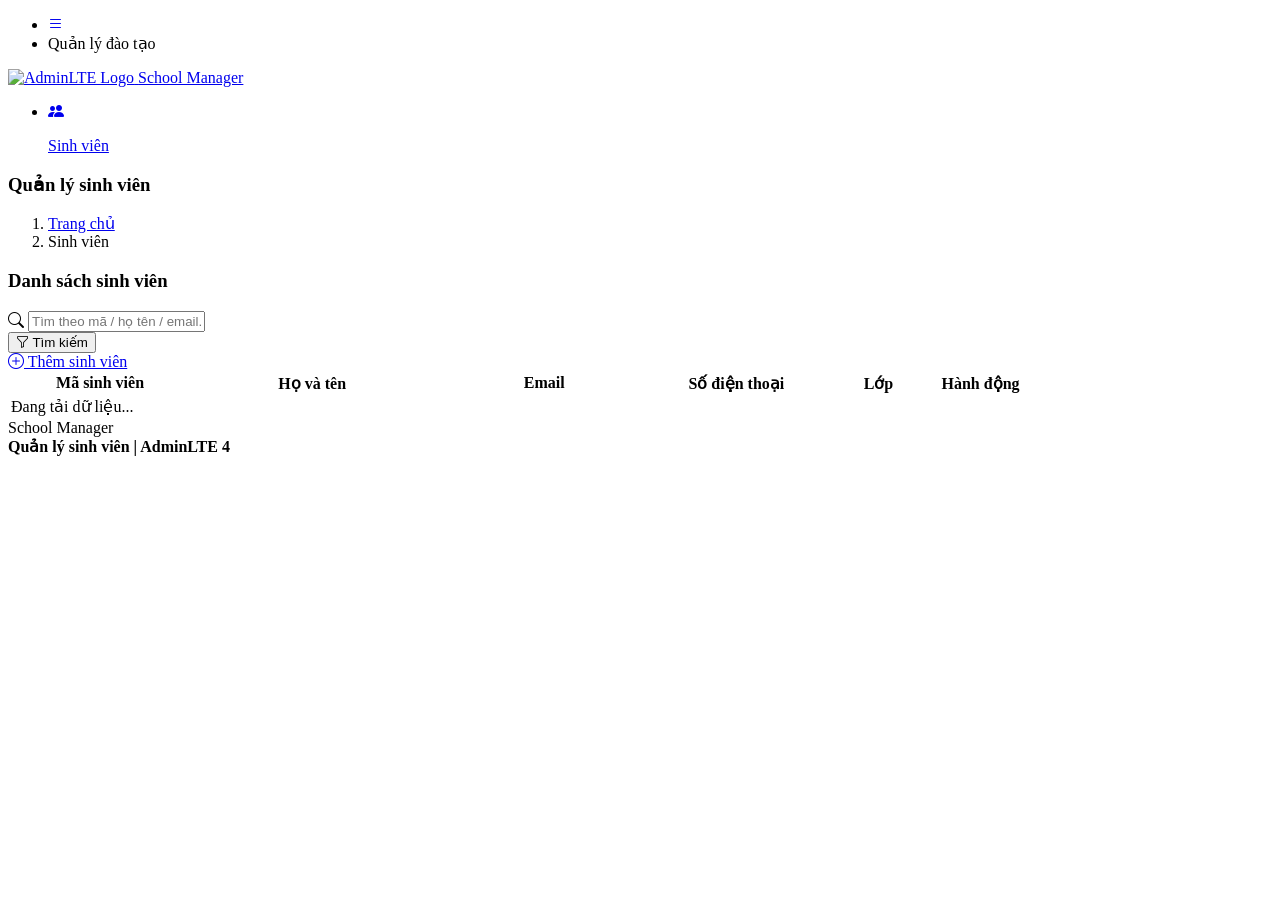
==== src/main/resources/static/index.html @ fe63f125 "add code student api & website student" ====
<!doctype html>
<html lang="vi">
<head>
    <meta charset="UTF-8" />
    <meta name="viewport" content="width=device-width, initial-scale=1.0" />

    <title id="pageTitle">
        Quản lý sinh viên | AdminLTE 4
    </title>
    <meta name="color-scheme" content="light dark" />

    <link rel="stylesheet" href="https://cdn.jsdelivr.net/npm/@fontsource/source-sans-3@5.0.12/index.css" crossorigin="anonymous" />
    <link rel="stylesheet" href="https://cdn.jsdelivr.net/npm/bootstrap-icons@1.13.1/font/bootstrap-icons.min.css" crossorigin="anonymous" />
    <link rel="stylesheet" href="/adminlte/css/adminlte.css" />
    <link rel="stylesheet" href="/assets/css/student.css" />
</head>

<body class="layout-fixed sidebar-expand-lg sidebar-open bg-body-tertiary">
<div class="app-wrapper">
    <nav class="app-header navbar navbar-expand bg-body">
        <div class="container-fluid">
            <ul class="navbar-nav">
                <li class="nav-item">
                    <a class="nav-link" data-lte-toggle="sidebar" href="#" role="button">
                        <i class="bi bi-list"></i>
                    </a>
                </li>
                <li class="nav-item d-none d-md-block">
                    <span class="nav-link fw-semibold">
                        Quản lý đào tạo
                    </span>
                </li>
            </ul>
        </div>
    </nav>
    <aside class="app-sidebar bg-body-secondary shadow" data-bs-theme="dark">
        <div class="sidebar-brand">
            <a href="index.html" class="brand-link">
                <img src="/adminlte/assets/img/AdminLTELogo.png" alt="AdminLTE Logo" class="brand-image opacity-75 shadow" />
                <span class="brand-text fw-light">
                    School Manager
                </span>
            </a>
        </div>

        <div class="sidebar-wrapper">
            <nav class="mt-2">
                <ul class="nav sidebar-menu flex-column" data-lte-toggle="treeview" role="navigation" data-accordion="false">
                    <li class="nav-item">
                        <a href="index.html" class="nav-link active">
                            <i class="nav-icon bi bi-people-fill"></i>
                            <p>
                                Sinh viên
                            </p>
                        </a>
                    </li>
                </ul>
            </nav>
        </div>
    </aside>

    <main class="app-main">
        <div id="page-list">
            <!-- Page Header -->
            <div class="app-content-header">
                <div class="container-fluid">
                    <div class="row align-items-center">
                        <div class="col-sm-6">
                            <h3 class="mb-0">
                                Quản lý sinh viên
                            </h3>
                        </div>
                        <div class="col-sm-6">
                            <ol class="breadcrumb float-sm-end mb-0">
                                <li class="breadcrumb-item">
                                    <a href="index.html">
                                        Trang chủ
                                    </a>
                                </li>
                                <li class="breadcrumb-item active" aria-current="page">
                                    Sinh viên
                                </li>
                            </ol>
                        </div>
                    </div>
                </div>
            </div>
            <!-- Content -->
            <div class="app-content">
                <div class="container-fluid">
                    <div class="card shadow-sm border-0">
                        <!-- Card Header -->
                        <div class="card-header d-flex flex-wrap align-items-center justify-content-between gap-2">
                            <h3 class="card-title mb-0">
                                Danh sách sinh viên
                            </h3>
                            <div class="d-flex flex-wrap align-items-center gap-2">
                                <!-- Search -->
                                <form id="searchForm" class="d-flex gap-2 align-items-center">
                                    <div class="input-group input-group-sm" style="width: 320px;">
                                        <span class="input-group-text">
                                            <i class="bi bi-search"></i>
                                        </span>
                                        <input type="text" id="keyword" name="keyword" class="form-control" placeholder="Tìm theo mã / họ tên / email..." />
                                    </div>
                                    <button class="btn btn-primary btn-sm" type="submit">
                                        <i class="bi bi-funnel me-1"></i>
                                        Tìm kiếm
                                    </button>
                                </form>
                                <!-- Create -->
                                <a class="btn btn-primary btn-sm" href="index.html?page=form">
                                    <i class="bi bi-plus-circle me-1"></i>
                                    Thêm sinh viên
                                </a>
                            </div>
                        </div>
                        <!-- Table -->
                        <div class="card-body p-0">
                            <div class="table-responsive">
                                <table class="table table-hover align-middle mb-0">
                                    <thead class="table-light">
                                    <tr>
                                        <th style="width: 18%;">
                                            Mã sinh viên
                                        </th>
                                        <th style="width: 24%;">
                                            Họ và tên
                                        </th>
                                        <th style="width: 22%;">
                                            Email
                                        </th>
                                        <th style="width: 16%;">
                                            Số điện thoại
                                        </th>
                                        <th style="width: 12%;">
                                            Lớp
                                        </th>
                                        <th style="width: 8%;" class="text-end">
                                            Hành động
                                        </th>
                                    </tr>
                                    </thead>
                                    <tbody id="studentTableBody">
                                    <tr>
                                        <td colspan="6" class="text-center text-muted py-4">
                                            Đang tải dữ liệu...
                                        </td>
                                    </tr>
                                    </tbody>
                                </table>
                            </div>
                        </div>
                    </div>
                </div>
            </div>
        </div>

        <div id="page-form" style="display: none;">
            <!-- Page Header -->
            <div class="app-content-header">
                <div class="container-fluid">
                    <div class="row align-items-center">
                        <div class="col-sm-6">
                            <h3 class="mb-0" id="pageHeading">
                                Thêm sinh viên
                            </h3>
                        </div>
                        <div class="col-sm-6">
                            <ol class="breadcrumb float-sm-end mb-0">
                                <li class="breadcrumb-item">
                                    <a href="index.html">
                                        Danh sách
                                    </a>
                                </li>
                                <li class="breadcrumb-item active" aria-current="page" id="breadcrumbTitle">
                                    Thêm
                                </li>
                            </ol>
                        </div>
                    </div>
                </div>
            </div>
            <!-- Content -->
            <div class="app-content">
                <div class="container-fluid">
                    <div class="card form-card shadow-sm border-0">
                        <div class="card-header">
                            <h3 class="card-title mb-0" id="formTitle">
                                Thêm sinh viên mới
                            </h3>
                        </div>
                        <div class="card-body">
                            <form id="studentForm">
                                <!-- Student Code -->
                                <div class="row g-3">
                                    <div class="col-md-6">
                                        <label class="form-label">
                                            Mã sinh viên
                                        </label>
                                        <input type="text" id="studentCode" name="studentCode" class="form-control" />
                                    </div>
                                    <!-- Full Name -->
                                    <div class="col-md-6">
                                        <label class="form-label">
                                            Họ và tên
                                        </label>
                                        <input type="text" id="fullName" name="fullName" class="form-control" />
                                    </div>
                                    <!-- Email -->
                                    <div class="col-md-6">
                                        <label class="form-label">
                                            Email
                                        </label>
                                        <input type="email" id="email" name="email" class="form-control" />
                                    </div>
                                    <!-- Phone -->
                                    <div class="col-md-6">
                                        <label class="form-label">
                                            Số điện thoại
                                        </label>
                                        <input type="text" id="phone" name="phone" class="form-control" />
                                    </div>
                                    <div class="col-md-12">
                                        <label class="form-label">
                                            Lớp
                                        </label>
                                        <input type="text" id="className" name="className" class="form-control" />
                                    </div>
                                </div>
                                <div class="mt-4 d-flex gap-2">
                                    <button id="submitButton" type="submit" class="btn btn-primary">
                                        <i class="bi bi-plus-circle me-1"></i>
                                        Thêm sinh viên
                                    </button>
                                    <a href="index.html" class="btn btn-secondary">
                                        <i class="bi bi-arrow-left me-1"></i>
                                        Quay lại
                                    </a>
                                </div>
                            </form>
                        </div>
                    </div>
                </div>
            </div>
        </div>
    </main>

    <footer class="app-footer">
        <div class="float-end d-none d-sm-inline">
            School Manager
        </div>
        <strong>
            Quản lý sinh viên | AdminLTE 4
        </strong>
    </footer>
</div>


<script src="/adminlte/js/adminlte.js"></script>


<script type="module" src="/assets/js/student.js"></script>
</body>
</html>
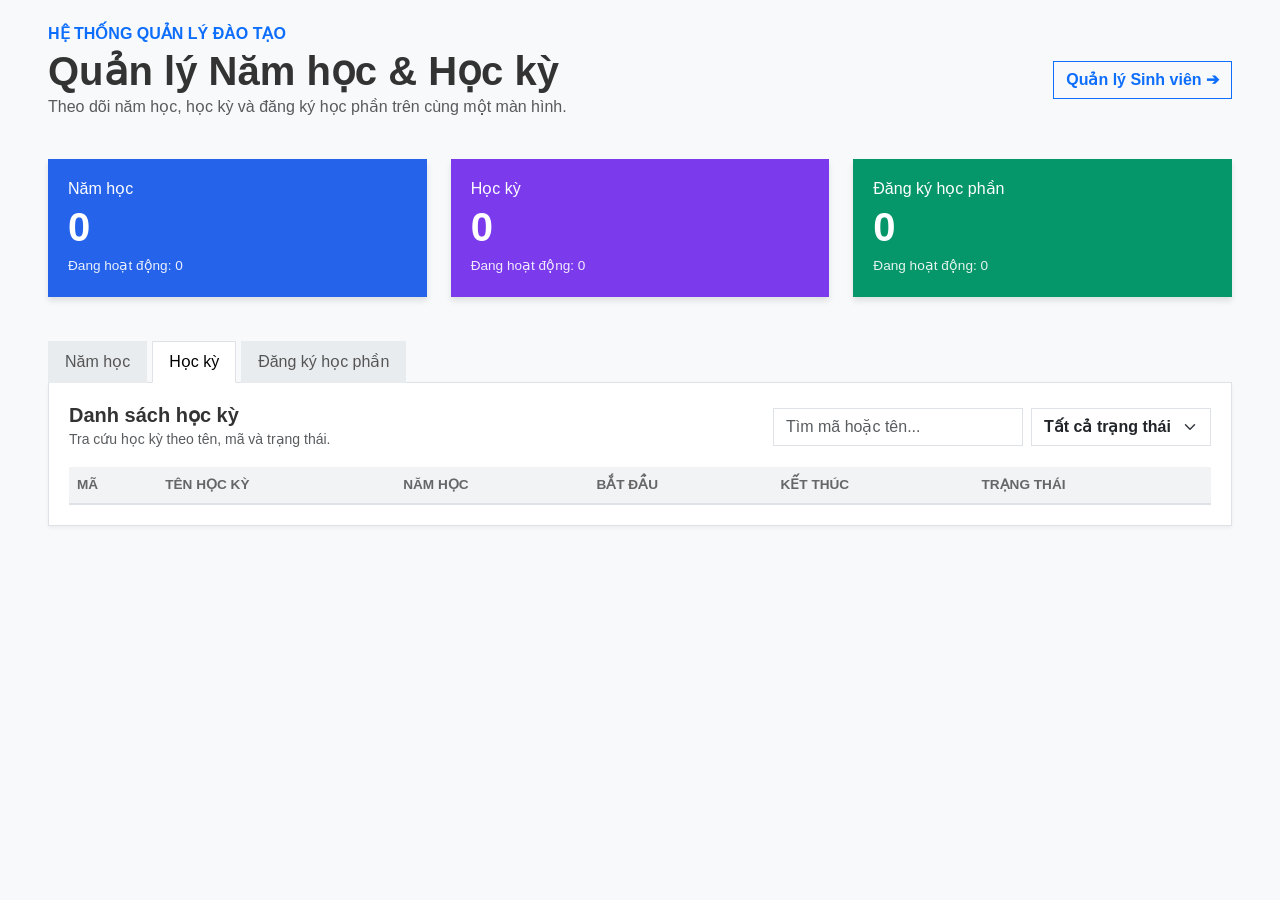
==== commit 88e7f3c8: "Them Dockerfile de deploy" ====
--- a/src/main/resources/static/index.html
+++ b/src/main/resources/static/index.html
@@ -1,265 +1,353 @@
-<!doctype html>
+<!DOCTYPE html>
 <html lang="vi">
 <head>
-    <meta charset="UTF-8" />
-    <meta name="viewport" content="width=device-width, initial-scale=1.0" />
-
-    <title id="pageTitle">
-        Quản lý sinh viên | AdminLTE 4
-    </title>
-    <meta name="color-scheme" content="light dark" />
-
-    <link rel="stylesheet" href="https://cdn.jsdelivr.net/npm/@fontsource/source-sans-3@5.0.12/index.css" crossorigin="anonymous" />
-    <link rel="stylesheet" href="https://cdn.jsdelivr.net/npm/bootstrap-icons@1.13.1/font/bootstrap-icons.min.css" crossorigin="anonymous" />
-    <link rel="stylesheet" href="/adminlte/css/adminlte.css" />
-    <link rel="stylesheet" href="/assets/css/student.css" />
+    <meta charset="UTF-8">
+    <meta name="viewport" content="width=device-width, initial-scale=1.0">
+    <title>Quản lý Đào tạo</title>
+    <link href="https://cdn.jsdelivr.net/npm/bootstrap@5.3.0/dist/css/bootstrap.min.css" rel="stylesheet">
+    <style>
+        body { background-color: #f8f9fa; font-family: 'Segoe UI', Tahoma, Geneva, Verdana, sans-serif; color: #333; }
+        .card, .btn, .form-control, .form-select, .badge, .nav-link, .modal-content { border-radius: 0 !important; }
+        
+        .stat-card { color: white; padding: 20px; margin-bottom: 20px; box-shadow: 0 4px 6px rgba(0,0,0,0.1); }
+        .bg-blue { background-color: #2563eb; }
+        .bg-purple { background-color: #7c3aed; }
+        .bg-green { background-color: #059669; }
+        .stat-card h5 { font-size: 1rem; font-weight: normal; margin-bottom: 5px; }
+        .stat-card h2 { font-size: 2.5rem; font-weight: bold; margin-bottom: 5px; }
+        .stat-card p { font-size: 0.85rem; margin-bottom: 0; opacity: 0.9; }
+
+        .custom-tabs .nav-link { color: #555; border: 1px solid transparent; background: #e9ecef; margin-right: 5px; font-weight: 500; cursor: pointer; }
+        .custom-tabs .nav-link.active { background-color: white; color: #000; border: 1px solid #dee2e6; border-bottom-color: white; }
+
+        .table-container { background: white; padding: 20px; border: 1px solid #dee2e6; box-shadow: 0 2px 4px rgba(0,0,0,0.05); }
+        .table thead th { background-color: #f1f3f5; font-size: 0.85rem; text-transform: uppercase; color: #666; border-bottom: 2px solid #dee2e6; }
+        .table tbody td { font-size: 0.9rem; vertical-align: middle; }
+        .badge-active { background-color: #d1fae5; color: #065f46; padding: 5px 10px; font-weight: 500; }
+    </style>
 </head>
-
-<body class="layout-fixed sidebar-expand-lg sidebar-open bg-body-tertiary">
-<div class="app-wrapper">
-    <nav class="app-header navbar navbar-expand bg-body">
-        <div class="container-fluid">
-            <ul class="navbar-nav">
-                <li class="nav-item">
-                    <a class="nav-link" data-lte-toggle="sidebar" href="#" role="button">
-                        <i class="bi bi-list"></i>
-                    </a>
-                </li>
-                <li class="nav-item d-none d-md-block">
-                    <span class="nav-link fw-semibold">
-                        Quản lý đào tạo
-                    </span>
-                </li>
-            </ul>
-        </div>
-    </nav>
-    <aside class="app-sidebar bg-body-secondary shadow" data-bs-theme="dark">
-        <div class="sidebar-brand">
-            <a href="index.html" class="brand-link">
-                <img src="/adminlte/assets/img/AdminLTELogo.png" alt="AdminLTE Logo" class="brand-image opacity-75 shadow" />
-                <span class="brand-text fw-light">
-                    School Manager
-                </span>
-            </a>
-        </div>
-
-        <div class="sidebar-wrapper">
-            <nav class="mt-2">
-                <ul class="nav sidebar-menu flex-column" data-lte-toggle="treeview" role="navigation" data-accordion="false">
-                    <li class="nav-item">
-                        <a href="index.html" class="nav-link active">
-                            <i class="nav-icon bi bi-people-fill"></i>
-                            <p>
-                                Sinh viên
-                            </p>
-                        </a>
-                    </li>
-                </ul>
-            </nav>
-        </div>
-    </aside>
-
-    <main class="app-main">
-        <div id="page-list">
-            <!-- Page Header -->
-            <div class="app-content-header">
-                <div class="container-fluid">
-                    <div class="row align-items-center">
-                        <div class="col-sm-6">
-                            <h3 class="mb-0">
-                                Quản lý sinh viên
-                            </h3>
-                        </div>
-                        <div class="col-sm-6">
-                            <ol class="breadcrumb float-sm-end mb-0">
-                                <li class="breadcrumb-item">
-                                    <a href="index.html">
-                                        Trang chủ
-                                    </a>
-                                </li>
-                                <li class="breadcrumb-item active" aria-current="page">
-                                    Sinh viên
-                                </li>
-                            </ol>
-                        </div>
-                    </div>
-                </div>
-            </div>
-            <!-- Content -->
-            <div class="app-content">
-                <div class="container-fluid">
-                    <div class="card shadow-sm border-0">
-                        <!-- Card Header -->
-                        <div class="card-header d-flex flex-wrap align-items-center justify-content-between gap-2">
-                            <h3 class="card-title mb-0">
-                                Danh sách sinh viên
-                            </h3>
-                            <div class="d-flex flex-wrap align-items-center gap-2">
-                                <!-- Search -->
-                                <form id="searchForm" class="d-flex gap-2 align-items-center">
-                                    <div class="input-group input-group-sm" style="width: 320px;">
-                                        <span class="input-group-text">
-                                            <i class="bi bi-search"></i>
-                                        </span>
-                                        <input type="text" id="keyword" name="keyword" class="form-control" placeholder="Tìm theo mã / họ tên / email..." />
-                                    </div>
-                                    <button class="btn btn-primary btn-sm" type="submit">
-                                        <i class="bi bi-funnel me-1"></i>
-                                        Tìm kiếm
-                                    </button>
-                                </form>
-                                <!-- Create -->
-                                <a class="btn btn-primary btn-sm" href="index.html?page=form">
-                                    <i class="bi bi-plus-circle me-1"></i>
-                                    Thêm sinh viên
-                                </a>
-                            </div>
-                        </div>
-                        <!-- Table -->
-                        <div class="card-body p-0">
-                            <div class="table-responsive">
-                                <table class="table table-hover align-middle mb-0">
-                                    <thead class="table-light">
-                                    <tr>
-                                        <th style="width: 18%;">
-                                            Mã sinh viên
-                                        </th>
-                                        <th style="width: 24%;">
-                                            Họ và tên
-                                        </th>
-                                        <th style="width: 22%;">
-                                            Email
-                                        </th>
-                                        <th style="width: 16%;">
-                                            Số điện thoại
-                                        </th>
-                                        <th style="width: 12%;">
-                                            Lớp
-                                        </th>
-                                        <th style="width: 8%;" class="text-end">
-                                            Hành động
-                                        </th>
-                                    </tr>
-                                    </thead>
-                                    <tbody id="studentTableBody">
-                                    <tr>
-                                        <td colspan="6" class="text-center text-muted py-4">
-                                            Đang tải dữ liệu...
-                                        </td>
-                                    </tr>
-                                    </tbody>
-                                </table>
-                            </div>
-                        </div>
-                    </div>
-                </div>
-            </div>
-        </div>
-
-        <div id="page-form" style="display: none;">
-            <!-- Page Header -->
-            <div class="app-content-header">
-                <div class="container-fluid">
-                    <div class="row align-items-center">
-                        <div class="col-sm-6">
-                            <h3 class="mb-0" id="pageHeading">
-                                Thêm sinh viên
-                            </h3>
-                        </div>
-                        <div class="col-sm-6">
-                            <ol class="breadcrumb float-sm-end mb-0">
-                                <li class="breadcrumb-item">
-                                    <a href="index.html">
-                                        Danh sách
-                                    </a>
-                                </li>
-                                <li class="breadcrumb-item active" aria-current="page" id="breadcrumbTitle">
-                                    Thêm
-                                </li>
-                            </ol>
-                        </div>
-                    </div>
-                </div>
-            </div>
-            <!-- Content -->
-            <div class="app-content">
-                <div class="container-fluid">
-                    <div class="card form-card shadow-sm border-0">
-                        <div class="card-header">
-                            <h3 class="card-title mb-0" id="formTitle">
-                                Thêm sinh viên mới
-                            </h3>
-                        </div>
-                        <div class="card-body">
-                            <form id="studentForm">
-                                <!-- Student Code -->
-                                <div class="row g-3">
-                                    <div class="col-md-6">
-                                        <label class="form-label">
-                                            Mã sinh viên
-                                        </label>
-                                        <input type="text" id="studentCode" name="studentCode" class="form-control" />
-                                    </div>
-                                    <!-- Full Name -->
-                                    <div class="col-md-6">
-                                        <label class="form-label">
-                                            Họ và tên
-                                        </label>
-                                        <input type="text" id="fullName" name="fullName" class="form-control" />
-                                    </div>
-                                    <!-- Email -->
-                                    <div class="col-md-6">
-                                        <label class="form-label">
-                                            Email
-                                        </label>
-                                        <input type="email" id="email" name="email" class="form-control" />
-                                    </div>
-                                    <!-- Phone -->
-                                    <div class="col-md-6">
-                                        <label class="form-label">
-                                            Số điện thoại
-                                        </label>
-                                        <input type="text" id="phone" name="phone" class="form-control" />
-                                    </div>
-                                    <div class="col-md-12">
-                                        <label class="form-label">
-                                            Lớp
-                                        </label>
-                                        <input type="text" id="className" name="className" class="form-control" />
-                                    </div>
-                                </div>
-                                <div class="mt-4 d-flex gap-2">
-                                    <button id="submitButton" type="submit" class="btn btn-primary">
-                                        <i class="bi bi-plus-circle me-1"></i>
-                                        Thêm sinh viên
-                                    </button>
-                                    <a href="index.html" class="btn btn-secondary">
-                                        <i class="bi bi-arrow-left me-1"></i>
-                                        Quay lại
-                                    </a>
-                                </div>
-                            </form>
-                        </div>
-                    </div>
-                </div>
-            </div>
-        </div>
-    </main>
-
-    <footer class="app-footer">
-        <div class="float-end d-none d-sm-inline">
-            School Manager
-        </div>
-        <strong>
-            Quản lý sinh viên | AdminLTE 4
-        </strong>
-    </footer>
+<body>
+
+<div class="container-fluid py-4 px-5">
+    <!-- HEADER: Đã thêm nút chuyển sang trang Sinh Viên -->
+    <div class="d-flex justify-content-between align-items-center mb-4">
+        <div>
+            <h6 class="text-primary fw-bold text-uppercase mb-1">Hệ thống Quản lý Đào tạo</h6>
+            <h1 class="fw-bold mb-0">Quản lý Năm học & Học kỳ</h1>
+            <p class="text-muted">Theo dõi năm học, học kỳ và đăng ký học phần trên cùng một màn hình.</p>
+        </div>
+        <div>
+            <!-- Link chuyển trang -->
+            <a href="/student.html" class="btn btn-outline-primary fw-bold">Quản lý Sinh viên ➔</a>
+        </div>
+    </div>
+
+    <!-- Thẻ Thống Kê (Cards) -->
+    <div class="row mb-4">
+        <div class="col-md-4">
+            <div class="stat-card bg-blue">
+                <h5>Năm học</h5>
+                <h2 id="count-school-years">0</h2>
+                <p>Đang hoạt động: <span id="count-sy-active">0</span></p>
+            </div>
+        </div>
+        <div class="col-md-4">
+            <div class="stat-card bg-purple">
+                <h5>Học kỳ</h5>
+                <h2 id="count-semesters">0</h2>
+                <p>Đang hoạt động: <span id="count-sem-active">0</span></p>
+            </div>
+        </div>
+        <div class="col-md-4">
+            <div class="stat-card bg-green">
+                <h5>Đăng ký học phần</h5>
+                <h2 id="count-registrations">0</h2>
+                <p>Đang hoạt động: <span id="count-reg-active">0</span></p>
+            </div>
+        </div>
+    </div>
+
+    <!-- Thanh Tab -->
+    <ul class="nav nav-tabs custom-tabs mb-0 border-bottom-0">
+        <li class="nav-item">
+            <a class="nav-link" id="tab-sy" onclick="switchTab('schoolyear')">Năm học</a>
+        </li>
+        <li class="nav-item">
+            <a class="nav-link active" id="tab-sem" onclick="switchTab('semester')">Học kỳ</a>
+        </li>
+        <li class="nav-item">
+            <a class="nav-link" id="tab-reg" onclick="switchTab('registration')">Đăng ký học phần</a>
+        </li>
+    </ul>
+
+    <!-- Nội dung chính -->
+    <div class="table-container">
+        
+        <!-- BỘ LỌC VÀ TÌM KIẾM DÙNG CHUNG -->
+        <div class="d-flex justify-content-between align-items-center mb-3">
+            <div>
+                <h5 class="fw-bold mb-0" id="table-title">Danh sách học kỳ</h5>
+                <small class="text-muted" id="table-desc">Tra cứu học kỳ theo tên, mã và trạng thái.</small>
+            </div>
+            <div class="d-flex gap-2">
+                <input type="text" id="searchInput" class="form-control" placeholder="Tìm mã hoặc tên..." style="width: 250px;" onkeyup="filterTable()">
+                
+                <!-- SỬA LẠI THANH LỌC TRẠNG THÁI (Giống ảnh 3) -->
+                <select id="statusFilter" class="form-select fw-bold" style="width: 180px; cursor: pointer;" onchange="filterTable()">
+                    <option value="all">Tất cả trạng thái</option>
+                    <option value="active">Đang hoạt động</option>
+                    <option value="inactive">Đã khóa</option>
+                </select>
+
+                <!-- Nút dành riêng cho Tab Đăng ký -->
+                <button class="btn btn-primary fw-bold" id="btn-action" onclick="openActionModal()" style="display: none;">Đăng ký môn</button>
+            </div>
+        </div>
+
+        <!-- BẢNG DỮ LIỆU -->
+        <table class="table table-hover mb-0">
+            <thead id="table-head"></thead>
+            <tbody id="table-body"></tbody>
+        </table>
+    </div>
 </div>
 
-
-<script src="/adminlte/js/adminlte.js"></script>
-
-
-<script type="module" src="/assets/js/student.js"></script>
+<!-- MODAL ĐĂNG KÝ HỌC PHẦN -->
+<div class="modal fade" id="registerModal" tabindex="-1">
+  <div class="modal-dialog">
+    <div class="modal-content">
+      <div class="modal-header">
+        <h5 class="modal-title fw-bold">Đăng ký học phần</h5>
+        <button type="button" class="btn-close" data-bs-dismiss="modal"></button>
+      </div>
+      <div class="modal-body">
+        <div class="mb-3">
+            <label class="form-label fw-bold">Mã Sinh Viên (UUID)</label>
+            <input type="text" class="form-control" id="regStudentId" placeholder="VD: 550e8400-e29b-41d4-a716-446655440000">
+        </div>
+        <div class="mb-3">
+            <label class="form-label fw-bold">Lớp Học Phần</label>
+            <select class="form-select" id="regCourseSectionId"></select>
+        </div>
+      </div>
+      <div class="modal-footer">
+        <button type="button" class="btn btn-secondary" data-bs-dismiss="modal">Hủy</button>
+        <button type="button" class="btn btn-primary fw-bold" onclick="submitRegistration()">Xác nhận Đăng ký</button>
+      </div>
+    </div>
+  </div>
+</div>
+
+<!-- BẮT BUỘC CÓ ĐỂ HIỂN THỊ MODAL -->
+<script src="https://cdn.jsdelivr.net/npm/bootstrap@5.3.0/dist/js/bootstrap.bundle.min.js"></script>
+
+<script>
+    let currentTab = 'semester';
+    let allData = [];
+
+    async function loadStats() {
+        try {
+            const resSY = await fetch('/api/school-years');
+            const dataSY = await resSY.json();
+            document.getElementById('count-school-years').innerText = dataSY.length;
+            document.getElementById('count-sy-active').innerText = dataSY.filter(i => i.isActive).length;
+
+            const resSem = await fetch('/api/semesters');
+            const dataSem = await resSem.json();
+            document.getElementById('count-semesters').innerText = dataSem.length;
+            document.getElementById('count-sem-active').innerText = dataSem.filter(i => i.isActive).length;
+
+            const resReg = await fetch('/api/student-course-sections');
+            const dataReg = await resReg.json();
+            document.getElementById('count-registrations').innerText = dataReg.length;
+            document.getElementById('count-reg-active').innerText = dataReg.filter(i => i.isActive).length;
+        } catch (e) { console.error("Lỗi thống kê", e); }
+    }
+
+    function switchTab(tab) {
+        currentTab = tab;
+        document.querySelectorAll('.custom-tabs .nav-link').forEach(el => el.classList.remove('active'));
+        
+        document.getElementById('searchInput').value = '';
+        document.getElementById('statusFilter').value = 'all';
+        const btnAction = document.getElementById('btn-action');
+
+        if (tab === 'schoolyear') {
+            document.getElementById('tab-sy').classList.add('active');
+            document.getElementById('table-title').innerText = "Danh sách năm học";
+            btnAction.style.display = 'none';
+            loadSchoolYears();
+        } 
+        else if (tab === 'semester') {
+            document.getElementById('tab-sem').classList.add('active');
+            document.getElementById('table-title').innerText = "Danh sách học kỳ";
+            btnAction.style.display = 'none';
+            loadSemesters();
+        } 
+        else if (tab === 'registration') {
+            document.getElementById('tab-reg').classList.add('active');
+            document.getElementById('table-title').innerText = "Danh sách đăng ký học phần";
+            btnAction.style.display = 'block'; 
+            loadRegistrations();
+        }
+    }
+
+    async function loadSchoolYears() {
+        document.getElementById('table-head').innerHTML = `<tr><th>Mã năm</th><th>Tên năm học</th><th>Bắt đầu</th><th>Kết thúc</th><th>Trạng thái</th></tr>`;
+        const res = await fetch('/api/school-years');
+        allData = await res.json();
+        renderSchoolYears(allData);
+    }
+
+    function renderSchoolYears(data) {
+        const tbody = document.getElementById('table-body');
+        tbody.innerHTML = '';
+        data.forEach(item => {
+            tbody.innerHTML += `
+                <tr>
+                    <td class="fw-bold">${item.code || ''}</td>
+                    <td>${item.name || ''}</td>
+                    <td>${item.startDate || ''}</td>
+                    <td>${item.endDate || ''}</td>
+                    <td>${item.isActive ? '<span class="badge badge-active">Đang hoạt động</span>' : '<span class="badge bg-secondary">Đã khóa</span>'}</td>
+                </tr>
+            `;
+        });
+    }
+
+    async function loadSemesters() {
+        document.getElementById('table-head').innerHTML = `<tr><th>Mã</th><th>Tên học kỳ</th><th>Năm học</th><th>Bắt đầu</th><th>Kết thúc</th><th>Trạng thái</th></tr>`;
+        const res = await fetch('/api/semesters');
+        allData = await res.json();
+        renderSemesters(allData);
+    }
+
+    function renderSemesters(data) {
+        const tbody = document.getElementById('table-body');
+        tbody.innerHTML = '';
+        data.forEach(item => {
+            tbody.innerHTML += `
+                <tr>
+                    <td class="fw-bold">${item.code || ''}</td>
+                    <td>${item.name || ''}</td>
+                    <td>${item.schoolYearName || 'N/A'}</td>
+                    <td>${item.startDate || ''}</td>
+                    <td>${item.endDate || ''}</td>
+                    <td>${item.isActive ? '<span class="badge badge-active">Đang hoạt động</span>' : '<span class="badge bg-secondary">Đã khóa</span>'}</td>
+                </tr>
+            `;
+        });
+    }
+
+    async function loadRegistrations() {
+        document.getElementById('table-head').innerHTML = `<tr><th>ID Sinh Viên</th><th>Lớp Học Phần</th><th>Ngày ĐK</th><th>Loại ĐK</th><th>Trạng thái</th></tr>`;
+        const res = await fetch('/api/student-course-sections');
+        allData = await res.json();
+        renderRegistrations(allData);
+    }
+
+    function renderRegistrations(data) {
+        const tbody = document.getElementById('table-body');
+        tbody.innerHTML = '';
+        data.forEach(item => {
+            tbody.innerHTML += `
+                <tr>
+                    <td class="fw-bold text-truncate" style="max-width: 150px;" title="${item.studentId}">${item.studentId}</td>
+                    <td>${item.courseSection ? item.courseSection.name : 'N/A'}</td>
+                    <td>${item.registrationDate ? new Date(item.registrationDate).toLocaleDateString('vi-VN') : ''}</td>
+                    <td>${item.registrationType || ''}</td>
+                    <td>${item.status || ''}</td>
+                </tr>
+            `;
+        });
+    }
+
+    function filterTable() {
+        const keyword = document.getElementById('searchInput').value.toLowerCase();
+        const status = document.getElementById('statusFilter').value;
+
+        const filteredData = allData.filter(item => {
+            const matchKeyword = (item.code && item.code.toLowerCase().includes(keyword)) || 
+                                 (item.name && item.name.toLowerCase().includes(keyword)) ||
+                                 (item.courseSection && item.courseSection.name.toLowerCase().includes(keyword));
+            
+            let matchStatus = true;
+            if (status === 'active') matchStatus = item.isActive === true;
+            if (status === 'inactive') matchStatus = item.isActive === false;
+
+            return matchKeyword && matchStatus;
+        });
+
+        if (currentTab === 'schoolyear') renderSchoolYears(filteredData);
+        else if (currentTab === 'semester') renderSemesters(filteredData);
+        else if (currentTab === 'registration') renderRegistrations(filteredData);
+    }
+
+    async function openActionModal() {
+        try {
+            const res = await fetch('/api/course-sections');
+            if (!res.ok) throw new Error("Lỗi API");
+            const courseSections = await res.json();
+            const select = document.getElementById('regCourseSectionId');
+            select.innerHTML = '<option value="">-- Chọn lớp học phần --</option>';
+            
+            courseSections.forEach(cs => {
+                let max = cs.maxStudents || 60; 
+                let current = 0; 
+                let statusText = (cs.status !== 'Đang mở') ? " (Đã đóng)" : ` (Còn ${max - current} chỗ)`;
+                let isDisabled = (cs.status !== 'Đang mở');
+
+                const option = document.createElement('option');
+                option.value = cs.id;
+                option.text = `${cs.code} - ${cs.name}${statusText}`;
+                option.disabled = isDisabled;
+                select.appendChild(option);
+            });
+
+            var modal = new bootstrap.Modal(document.getElementById('registerModal'));
+            modal.show();
+        } catch (error) {
+            alert("Không thể tải danh sách lớp học phần.");
+        }
+    }
+
+    async function submitRegistration() {
+        const studentId = document.getElementById('regStudentId').value;
+        const courseSectionId = document.getElementById('regCourseSectionId').value;
+
+        if (!studentId || !courseSectionId) {
+            alert("Vui lòng nhập đủ thông tin!");
+            return;
+        }
+
+        const url = `/api/student-course-sections?courseSectionId=${courseSectionId}`;
+        const bodyData = { studentId: studentId, registrationType: "Học lần đầu", status: "REGISTERED" };
+
+        try {
+            const res = await fetch(url, {
+                method: 'POST',
+                headers: { 'Content-Type': 'application/json' },
+                body: JSON.stringify(bodyData)
+            });
+
+            if (res.ok) {
+                alert("Đăng ký thành công!");
+                bootstrap.Modal.getInstance(document.getElementById('registerModal')).hide();
+                loadStats(); loadRegistrations(); 
+            } else {
+                const errorData = await res.json(); 
+                alert("Lỗi: " + (errorData.message || "Không thể đăng ký!"));
+            }
+        } catch (error) {
+            alert("Lỗi kết nối! Hãy kiểm tra lại mã UUID sinh viên.");
+        }
+    }
+
+    document.addEventListener('DOMContentLoaded', () => {
+        loadStats();
+        switchTab('semester'); 
+    });
+</script>
+
 </body>
 </html>
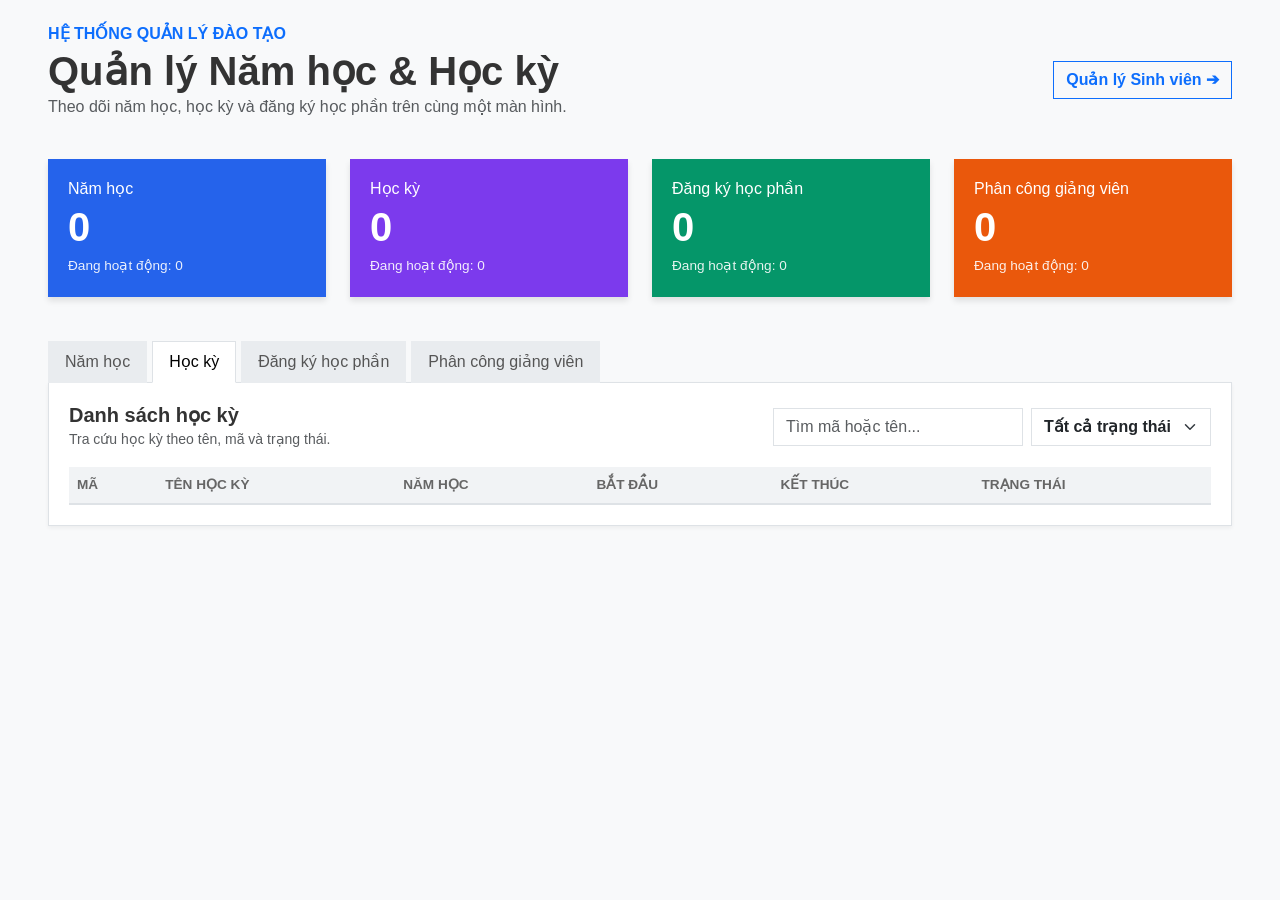
==== commit 9b904357: "Update full index.html co module phan cong" ====
--- a/src/main/resources/static/index.html
+++ b/src/main/resources/static/index.html
@@ -13,6 +13,7 @@
         .bg-blue { background-color: #2563eb; }
         .bg-purple { background-color: #7c3aed; }
         .bg-green { background-color: #059669; }
+        .bg-orange { background-color: #ea580c; } /* Màu cam cho phân công */
         .stat-card h5 { font-size: 1rem; font-weight: normal; margin-bottom: 5px; }
         .stat-card h2 { font-size: 2.5rem; font-weight: bold; margin-bottom: 5px; }
         .stat-card p { font-size: 0.85rem; margin-bottom: 0; opacity: 0.9; }
@@ -29,7 +30,7 @@
 <body>
 
 <div class="container-fluid py-4 px-5">
-    <!-- HEADER: Đã thêm nút chuyển sang trang Sinh Viên -->
+    <!-- HEADER -->
     <div class="d-flex justify-content-between align-items-center mb-4">
         <div>
             <h6 class="text-primary fw-bold text-uppercase mb-1">Hệ thống Quản lý Đào tạo</h6>
@@ -37,37 +38,43 @@
             <p class="text-muted">Theo dõi năm học, học kỳ và đăng ký học phần trên cùng một màn hình.</p>
         </div>
         <div>
-            <!-- Link chuyển trang -->
             <a href="/student.html" class="btn btn-outline-primary fw-bold">Quản lý Sinh viên ➔</a>
         </div>
     </div>
 
-    <!-- Thẻ Thống Kê (Cards) -->
+    <!-- Thẻ Thống Kê (Cards) - Đã sửa thành 4 cột -->
     <div class="row mb-4">
-        <div class="col-md-4">
+        <div class="col-md-3">
             <div class="stat-card bg-blue">
                 <h5>Năm học</h5>
                 <h2 id="count-school-years">0</h2>
                 <p>Đang hoạt động: <span id="count-sy-active">0</span></p>
             </div>
         </div>
-        <div class="col-md-4">
+        <div class="col-md-3">
             <div class="stat-card bg-purple">
                 <h5>Học kỳ</h5>
                 <h2 id="count-semesters">0</h2>
                 <p>Đang hoạt động: <span id="count-sem-active">0</span></p>
             </div>
         </div>
-        <div class="col-md-4">
+        <div class="col-md-3">
             <div class="stat-card bg-green">
                 <h5>Đăng ký học phần</h5>
                 <h2 id="count-registrations">0</h2>
                 <p>Đang hoạt động: <span id="count-reg-active">0</span></p>
             </div>
         </div>
+        <div class="col-md-3">
+            <div class="stat-card bg-orange">
+                <h5>Phân công giảng viên</h5>
+                <h2 id="count-assignments">0</h2>
+                <p>Đang hoạt động: <span id="count-assign-active">0</span></p>
+            </div>
+        </div>
     </div>
 
-    <!-- Thanh Tab -->
+    <!-- Thanh Tab - Đã thêm tab Phân công -->
     <ul class="nav nav-tabs custom-tabs mb-0 border-bottom-0">
         <li class="nav-item">
             <a class="nav-link" id="tab-sy" onclick="switchTab('schoolyear')">Năm học</a>
@@ -78,6 +85,9 @@
         <li class="nav-item">
             <a class="nav-link" id="tab-reg" onclick="switchTab('registration')">Đăng ký học phần</a>
         </li>
+        <li class="nav-item">
+            <a class="nav-link" id="tab-assign" onclick="switchTab('assignment')">Phân công giảng viên</a>
+        </li>
     </ul>
 
     <!-- Nội dung chính -->
@@ -92,7 +102,6 @@
             <div class="d-flex gap-2">
                 <input type="text" id="searchInput" class="form-control" placeholder="Tìm mã hoặc tên..." style="width: 250px;" onkeyup="filterTable()">
                 
-                <!-- SỬA LẠI THANH LỌC TRẠNG THÁI (Giống ảnh 3) -->
                 <select id="statusFilter" class="form-select fw-bold" style="width: 180px; cursor: pointer;" onchange="filterTable()">
                     <option value="all">Tất cả trạng thái</option>
                     <option value="active">Đang hoạt động</option>
@@ -138,13 +147,13 @@
   </div>
 </div>
 
-<!-- BẮT BUỘC CÓ ĐỂ HIỂN THỊ MODAL -->
 <script src="https://cdn.jsdelivr.net/npm/bootstrap@5.3.0/dist/js/bootstrap.bundle.min.js"></script>
 
 <script>
     let currentTab = 'semester';
     let allData = [];
 
+    // Hàm load thống kê (Đã thêm gọi API Phân công)
     async function loadStats() {
         try {
             const resSY = await fetch('/api/school-years');
@@ -161,9 +170,18 @@
             const dataReg = await resReg.json();
             document.getElementById('count-registrations').innerText = dataReg.length;
             document.getElementById('count-reg-active').innerText = dataReg.filter(i => i.isActive).length;
+
+            // Gọi API lấy số lượng Phân công giảng viên
+            const resAssign = await fetch('/api/lecturer-course-classes');
+            if (resAssign.ok) {
+                const dataAssign = await resAssign.json();
+                document.getElementById('count-assignments').innerText = dataAssign.length;
+                document.getElementById('count-assign-active').innerText = dataAssign.length; // Tạm tính tất cả là đang hoạt động
+            }
         } catch (e) { console.error("Lỗi thống kê", e); }
     }
 
+    // Hàm chuyển Tab (Đã thêm tab assignment)
     function switchTab(tab) {
         currentTab = tab;
         document.querySelectorAll('.custom-tabs .nav-link').forEach(el => el.classList.remove('active'));
@@ -190,7 +208,15 @@
             btnAction.style.display = 'block'; 
             loadRegistrations();
         }
-    }
+        else if (tab === 'assignment') {
+            document.getElementById('tab-assign').classList.add('active');
+            document.getElementById('table-title').innerText = "Danh sách phân công giảng viên";
+            btnAction.style.display = 'none'; 
+            loadAssignments();
+        }
+    }
+
+    // --- CÁC HÀM LOAD DỮ LIỆU ---
 
     async function loadSchoolYears() {
         document.getElementById('table-head').innerHTML = `<tr><th>Mã năm</th><th>Tên năm học</th><th>Bắt đầu</th><th>Kết thúc</th><th>Trạng thái</th></tr>`;
@@ -262,6 +288,41 @@
         });
     }
 
+    // --- HÀM MỚI: LOAD PHÂN CÔNG GIẢNG VIÊN ---
+    async function loadAssignments() {
+        document.getElementById('table-head').innerHTML = `<tr><th>Mã Lớp HP</th><th>Tên Lớp HP</th><th>Giảng Viên</th><th>Học Kỳ</th><th>Trạng Thái</th></tr>`;
+        try {
+            const res = await fetch('/api/lecturer-course-classes');
+            allData = await res.json();
+            renderAssignments(allData);
+        } catch (e) {
+            console.error("Lỗi tải phân công:", e);
+            document.getElementById('table-body').innerHTML = `<tr><td colspan="5" class="text-center text-danger">Lỗi tải dữ liệu hoặc API chưa sẵn sàng</td></tr>`;
+        }
+    }
+
+    function renderAssignments(data) {
+        const tbody = document.getElementById('table-body');
+        tbody.innerHTML = '';
+        if(!data || data.length === 0) {
+            tbody.innerHTML = `<tr><td colspan="5" class="text-center text-muted">Chưa có dữ liệu phân công</td></tr>`;
+            return;
+        }
+        data.forEach(item => {
+            // Lưu ý: Các trường courseSection, lecturer có thể khác tên tùy vào code Backend của bạn
+            tbody.innerHTML += `
+                <tr>
+                    <td class="fw-bold">${item.courseSection?.code || item.courseSectionCode || 'N/A'}</td>
+                    <td>${item.courseSection?.name || item.courseSectionName || 'N/A'}</td>
+                    <td>${item.lecturer?.fullName || item.lecturerName || 'N/A'}</td>
+                    <td>${item.courseSection?.semester?.name || item.semesterName || 'N/A'}</td>
+                    <td><span class="badge badge-active">Đang hoạt động</span></td>
+                </tr>
+            `;
+        });
+    }
+
+    // Hàm lọc (Đã thêm lọc cho assignment)
     function filterTable() {
         const keyword = document.getElementById('searchInput').value.toLowerCase();
         const status = document.getElementById('statusFilter').value;
@@ -269,7 +330,7 @@
         const filteredData = allData.filter(item => {
             const matchKeyword = (item.code && item.code.toLowerCase().includes(keyword)) || 
                                  (item.name && item.name.toLowerCase().includes(keyword)) ||
-                                 (item.courseSection && item.courseSection.name.toLowerCase().includes(keyword));
+                                 (item.courseSection && item.courseSection.name && item.courseSection.name.toLowerCase().includes(keyword));
             
             let matchStatus = true;
             if (status === 'active') matchStatus = item.isActive === true;
@@ -281,8 +342,10 @@
         if (currentTab === 'schoolyear') renderSchoolYears(filteredData);
         else if (currentTab === 'semester') renderSemesters(filteredData);
         else if (currentTab === 'registration') renderRegistrations(filteredData);
-    }
-
+        else if (currentTab === 'assignment') renderAssignments(filteredData);
+    }
+
+    // --- CÁC HÀM MODAL ĐĂNG KÝ ---
     async function openActionModal() {
         try {
             const res = await fetch('/api/course-sections');
@@ -343,6 +406,7 @@
         }
     }
 
+    // Khởi chạy
     document.addEventListener('DOMContentLoaded', () => {
         loadStats();
         switchTab('semester'); 
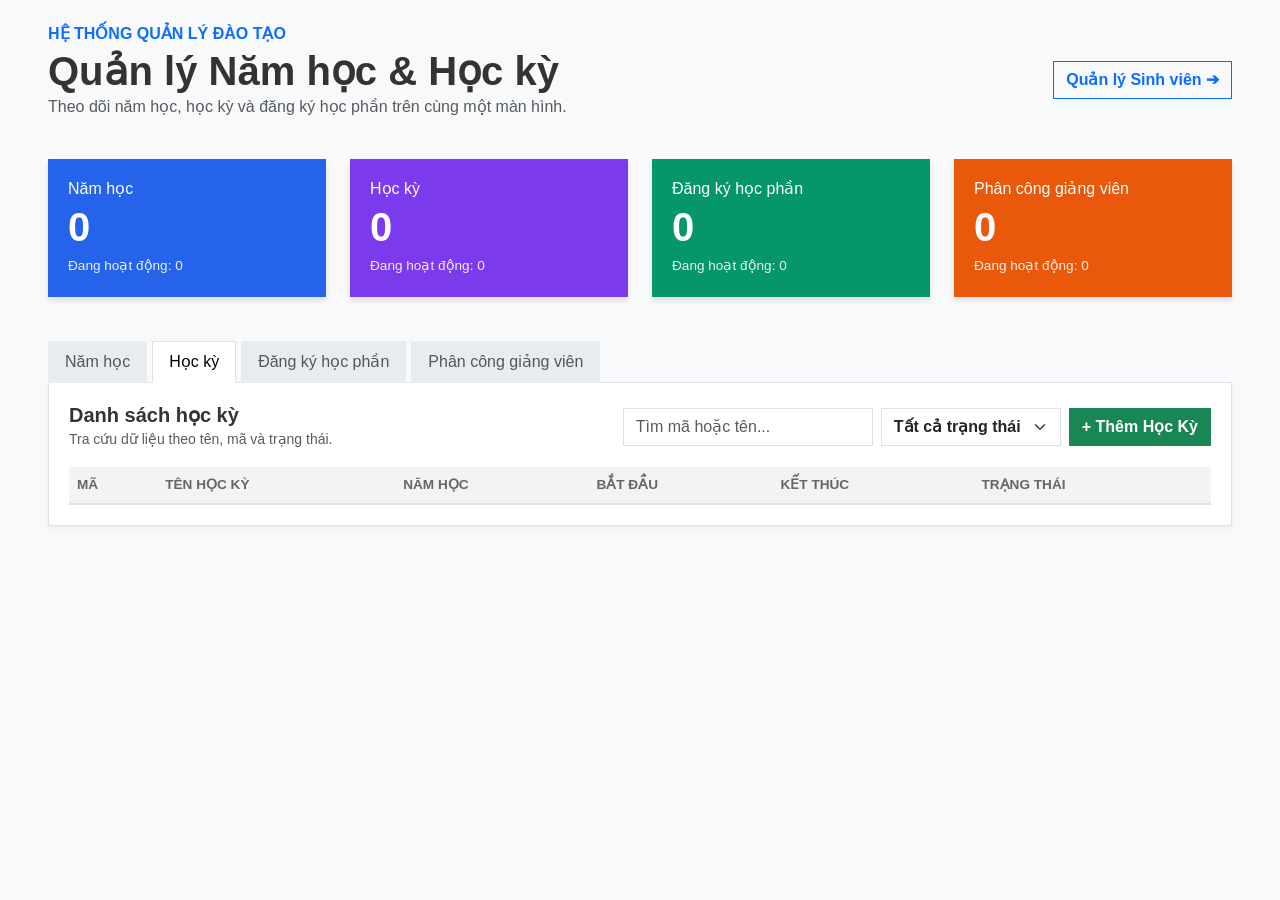
==== commit 8a9703b2: "Update giao dien co nut them" ====
--- a/src/main/resources/static/index.html
+++ b/src/main/resources/static/index.html
@@ -42,7 +42,7 @@
         </div>
     </div>
 
-    <!-- Thẻ Thống Kê (Cards) - Đã sửa thành 4 cột -->
+    <!-- Thẻ Thống Kê (Cards) -->
     <div class="row mb-4">
         <div class="col-md-3">
             <div class="stat-card bg-blue">
@@ -74,7 +74,7 @@
         </div>
     </div>
 
-    <!-- Thanh Tab - Đã thêm tab Phân công -->
+    <!-- Thanh Tab -->
     <ul class="nav nav-tabs custom-tabs mb-0 border-bottom-0">
         <li class="nav-item">
             <a class="nav-link" id="tab-sy" onclick="switchTab('schoolyear')">Năm học</a>
@@ -97,7 +97,7 @@
         <div class="d-flex justify-content-between align-items-center mb-3">
             <div>
                 <h5 class="fw-bold mb-0" id="table-title">Danh sách học kỳ</h5>
-                <small class="text-muted" id="table-desc">Tra cứu học kỳ theo tên, mã và trạng thái.</small>
+                <small class="text-muted" id="table-desc">Tra cứu dữ liệu theo tên, mã và trạng thái.</small>
             </div>
             <div class="d-flex gap-2">
                 <input type="text" id="searchInput" class="form-control" placeholder="Tìm mã hoặc tên..." style="width: 250px;" onkeyup="filterTable()">
@@ -107,6 +107,9 @@
                     <option value="active">Đang hoạt động</option>
                     <option value="inactive">Đã khóa</option>
                 </select>
+
+                <!-- NÚT THÊM MỚI (Hiển thị tùy theo Tab) -->
+                <button class="btn btn-success fw-bold" id="btn-add" onclick="addNewItem()" style="display: none;">+ Thêm</button>
 
                 <!-- Nút dành riêng cho Tab Đăng ký -->
                 <button class="btn btn-primary fw-bold" id="btn-action" onclick="openActionModal()" style="display: none;">Đăng ký môn</button>
@@ -153,7 +156,6 @@
     let currentTab = 'semester';
     let allData = [];
 
-    // Hàm load thống kê (Đã thêm gọi API Phân công)
     async function loadStats() {
         try {
             const resSY = await fetch('/api/school-years');
@@ -176,48 +178,112 @@
             if (resAssign.ok) {
                 const dataAssign = await resAssign.json();
                 document.getElementById('count-assignments').innerText = dataAssign.length;
-                document.getElementById('count-assign-active').innerText = dataAssign.length; // Tạm tính tất cả là đang hoạt động
+                document.getElementById('count-assign-active').innerText = dataAssign.length;
             }
         } catch (e) { console.error("Lỗi thống kê", e); }
     }
 
-    // Hàm chuyển Tab (Đã thêm tab assignment)
     function switchTab(tab) {
         currentTab = tab;
         document.querySelectorAll('.custom-tabs .nav-link').forEach(el => el.classList.remove('active'));
         
         document.getElementById('searchInput').value = '';
         document.getElementById('statusFilter').value = 'all';
-        const btnAction = document.getElementById('btn-action');
+        
+        // Ẩn tất cả các nút đi trước
+        document.getElementById('btn-action').style.display = 'none';
+        const btnAdd = document.getElementById('btn-add');
+        btnAdd.style.display = 'block'; // Mặc định hiện nút Thêm
 
         if (tab === 'schoolyear') {
             document.getElementById('tab-sy').classList.add('active');
             document.getElementById('table-title').innerText = "Danh sách năm học";
-            btnAction.style.display = 'none';
+            btnAdd.innerText = '+ Thêm Năm Học';
             loadSchoolYears();
         } 
         else if (tab === 'semester') {
             document.getElementById('tab-sem').classList.add('active');
             document.getElementById('table-title').innerText = "Danh sách học kỳ";
-            btnAction.style.display = 'none';
+            btnAdd.innerText = '+ Thêm Học Kỳ';
             loadSemesters();
         } 
         else if (tab === 'registration') {
             document.getElementById('tab-reg').classList.add('active');
             document.getElementById('table-title').innerText = "Danh sách đăng ký học phần";
-            btnAction.style.display = 'block'; 
+            btnAdd.innerText = '+ Thêm Lớp HP'; // Quan trọng: Để có data cho dropdown
+            document.getElementById('btn-action').style.display = 'block'; 
             loadRegistrations();
         }
         else if (tab === 'assignment') {
             document.getElementById('tab-assign').classList.add('active');
             document.getElementById('table-title').innerText = "Danh sách phân công giảng viên";
-            btnAction.style.display = 'none'; 
+            btnAdd.innerText = '+ Thêm Phân Công'; // Nút thêm phân công
             loadAssignments();
         }
     }
 
+    // --- HÀM XỬ LÝ THÊM MỚI (Dùng prompt cho nhanh) ---
+    async function addNewItem() {
+        let url = '';
+        let data = {};
+
+        if (currentTab === 'schoolyear') {
+            const code = prompt("Nhập mã năm học (VD: 2024-2025):");
+            const name = prompt("Nhập tên năm học:");
+            if (!code) return;
+            url = '/api/school-years';
+            data = { code: code, name: name || code, isActive: true };
+            
+        } else if (currentTab === 'semester') {
+            const code = prompt("Nhập mã học kỳ (VD: HK1):");
+            const name = prompt("Nhập tên học kỳ (VD: Học kỳ 1):");
+            if (!code) return;
+            url = '/api/semesters';
+            data = { code: code, name: name || code, isActive: true };
+
+        } else if (currentTab === 'registration') {
+            const code = prompt("Nhập mã lớp HP (VD: HP001):");
+            const name = prompt("Nhập tên lớp HP (VD: Lập trình Java):");
+            if (!code) return;
+            url = '/api/course-sections';
+            data = { code: code, name: name || code, maxStudents: 50, status: "Đang mở" };
+
+        } else if (currentTab === 'assignment') {
+            const lecturerId = prompt("Nhập mã UUID của Giảng viên (VD: 550e8400-...):");
+            const courseSectionId = prompt("Nhập mã UUID của Lớp Học Phần (VD: 123e4567-...):");
+            const semesterId = prompt("Nhập mã UUID của Học kỳ (VD: 789a0123-...):");
+            
+            if (!lecturerId || !courseSectionId) return;
+
+            // Lưu ý: Tên các trường (lecturerId, courseSectionId) phải khớp với Entity ở Backend của bạn
+            url = '/api/lecturer-course-classes';
+            data = { 
+                lecturerId: lecturerId, 
+                courseSectionId: courseSectionId,
+                semesterId: semesterId 
+            };
+        }
+
+        try {
+            const res = await fetch(url, {
+                method: 'POST',
+                headers: { 'Content-Type': 'application/json' },
+                body: JSON.stringify(data)
+            });
+
+            if (res.ok) {
+                alert("Thêm thành công!");
+                loadStats();
+                switchTab(currentTab); // Load lại bảng
+            } else {
+                alert("Lỗi khi thêm! Có thể API Backend chưa hỗ trợ hàm POST này hoặc dữ liệu không hợp lệ.");
+            }
+        } catch (error) {
+            alert("Lỗi kết nối API!");
+        }
+    }
+
     // --- CÁC HÀM LOAD DỮ LIỆU ---
-
     async function loadSchoolYears() {
         document.getElementById('table-head').innerHTML = `<tr><th>Mã năm</th><th>Tên năm học</th><th>Bắt đầu</th><th>Kết thúc</th><th>Trạng thái</th></tr>`;
         const res = await fetch('/api/school-years');
@@ -288,7 +354,6 @@
         });
     }
 
-    // --- HÀM MỚI: LOAD PHÂN CÔNG GIẢNG VIÊN ---
     async function loadAssignments() {
         document.getElementById('table-head').innerHTML = `<tr><th>Mã Lớp HP</th><th>Tên Lớp HP</th><th>Giảng Viên</th><th>Học Kỳ</th><th>Trạng Thái</th></tr>`;
         try {
@@ -296,8 +361,7 @@
             allData = await res.json();
             renderAssignments(allData);
         } catch (e) {
-            console.error("Lỗi tải phân công:", e);
-            document.getElementById('table-body').innerHTML = `<tr><td colspan="5" class="text-center text-danger">Lỗi tải dữ liệu hoặc API chưa sẵn sàng</td></tr>`;
+            document.getElementById('table-body').innerHTML = `<tr><td colspan="5" class="text-center text-danger">Lỗi tải dữ liệu</td></tr>`;
         }
     }
 
@@ -309,7 +373,6 @@
             return;
         }
         data.forEach(item => {
-            // Lưu ý: Các trường courseSection, lecturer có thể khác tên tùy vào code Backend của bạn
             tbody.innerHTML += `
                 <tr>
                     <td class="fw-bold">${item.courseSection?.code || item.courseSectionCode || 'N/A'}</td>
@@ -322,7 +385,6 @@
         });
     }
 
-    // Hàm lọc (Đã thêm lọc cho assignment)
     function filterTable() {
         const keyword = document.getElementById('searchInput').value.toLowerCase();
         const status = document.getElementById('statusFilter').value;
@@ -354,6 +416,11 @@
             const select = document.getElementById('regCourseSectionId');
             select.innerHTML = '<option value="">-- Chọn lớp học phần --</option>';
             
+            if (courseSections.length === 0) {
+                alert("Chưa có Lớp Học Phần nào trong hệ thống! Vui lòng bấm nút '+ Thêm Lớp HP' màu xanh lá trước khi đăng ký.");
+                return;
+            }
+
             courseSections.forEach(cs => {
                 let max = cs.maxStudents || 60; 
                 let current = 0; 
@@ -406,7 +473,6 @@
         }
     }
 
-    // Khởi chạy
     document.addEventListener('DOMContentLoaded', () => {
         loadStats();
         switchTab('semester'); 
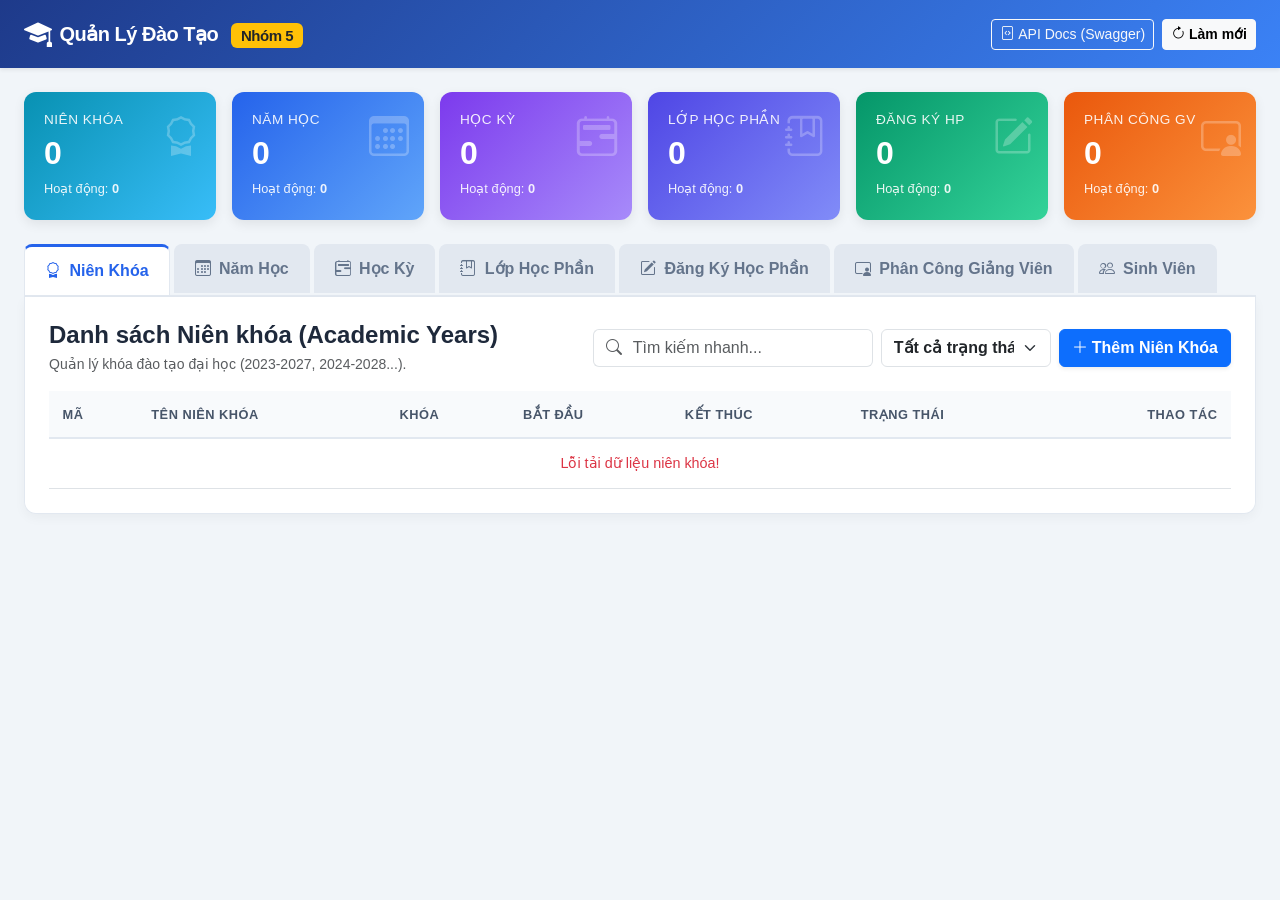
==== commit edf3d7df: "feat(n5): Hoan thien toan dien Module N5 dung chuan theo yeu cau de bai va tai lieu Excel - Bot 1 (D" ====
--- a/src/main/resources/static/index.html
+++ b/src/main/resources/static/index.html
@@ -3,481 +3,1498 @@
 <head>
     <meta charset="UTF-8">
     <meta name="viewport" content="width=device-width, initial-scale=1.0">
-    <title>Quản lý Đào tạo</title>
-    <link href="https://cdn.jsdelivr.net/npm/bootstrap@5.3.0/dist/css/bootstrap.min.css" rel="stylesheet">
+    <title>Quản lý Đào tạo - Module N5</title>
+    <!-- Bootstrap 5 CSS -->
+    <link href="https://cdn.jsdelivr.net/npm/bootstrap@5.3.3/dist/css/bootstrap.min.css" rel="stylesheet">
+    <!-- Bootstrap Icons -->
+    <link rel="stylesheet" href="https://cdn.jsdelivr.net/npm/bootstrap-icons@1.11.3/font/bootstrap-icons.min.css">
     <style>
-        body { background-color: #f8f9fa; font-family: 'Segoe UI', Tahoma, Geneva, Verdana, sans-serif; color: #333; }
-        .card, .btn, .form-control, .form-select, .badge, .nav-link, .modal-content { border-radius: 0 !important; }
-        
-        .stat-card { color: white; padding: 20px; margin-bottom: 20px; box-shadow: 0 4px 6px rgba(0,0,0,0.1); }
-        .bg-blue { background-color: #2563eb; }
-        .bg-purple { background-color: #7c3aed; }
-        .bg-green { background-color: #059669; }
-        .bg-orange { background-color: #ea580c; } /* Màu cam cho phân công */
-        .stat-card h5 { font-size: 1rem; font-weight: normal; margin-bottom: 5px; }
-        .stat-card h2 { font-size: 2.5rem; font-weight: bold; margin-bottom: 5px; }
-        .stat-card p { font-size: 0.85rem; margin-bottom: 0; opacity: 0.9; }
-
-        .custom-tabs .nav-link { color: #555; border: 1px solid transparent; background: #e9ecef; margin-right: 5px; font-weight: 500; cursor: pointer; }
-        .custom-tabs .nav-link.active { background-color: white; color: #000; border: 1px solid #dee2e6; border-bottom-color: white; }
-
-        .table-container { background: white; padding: 20px; border: 1px solid #dee2e6; box-shadow: 0 2px 4px rgba(0,0,0,0.05); }
-        .table thead th { background-color: #f1f3f5; font-size: 0.85rem; text-transform: uppercase; color: #666; border-bottom: 2px solid #dee2e6; }
-        .table tbody td { font-size: 0.9rem; vertical-align: middle; }
-        .badge-active { background-color: #d1fae5; color: #065f46; padding: 5px 10px; font-weight: 500; }
+        :root {
+            --primary-gradient: linear-gradient(135deg, #1e3a8a 0%, #3b82f6 100%);
+            --blue-gradient: linear-gradient(135deg, #2563eb 0%, #60a5fa 100%);
+            --purple-gradient: linear-gradient(135deg, #7c3aed 0%, #a78bfa 100%);
+            --green-gradient: linear-gradient(135deg, #059669 0%, #34d399 100%);
+            --orange-gradient: linear-gradient(135deg, #ea580c 0%, #fb923c 100%);
+            --cyan-gradient: linear-gradient(135deg, #0891b2 0%, #38bdf8 100%);
+            --indigo-gradient: linear-gradient(135deg, #4f46e5 0%, #818cf8 100%);
+            --dark-card: #ffffff;
+        }
+
+        body {
+            background-color: #f1f5f9;
+            font-family: -apple-system, BlinkMacSystemFont, 'Segoe UI', Roboto, Helvetica, Arial, sans-serif;
+            color: #1e293b;
+        }
+
+        .navbar-brand-custom {
+            font-weight: 700;
+            letter-spacing: -0.5px;
+        }
+
+        .stat-card {
+            border-radius: 12px;
+            padding: 1.25rem;
+            color: #ffffff;
+            box-shadow: 0 4px 12px rgba(0,0,0,0.08);
+            transition: transform 0.2s ease, box-shadow 0.2s ease;
+            position: relative;
+            overflow: hidden;
+        }
+        .stat-card:hover {
+            transform: translateY(-3px);
+            box-shadow: 0 8px 20px rgba(0,0,0,0.12);
+        }
+        .stat-card .icon {
+            position: absolute;
+            right: 15px;
+            top: 15px;
+            font-size: 2.5rem;
+            opacity: 0.25;
+        }
+        .stat-card h6 { font-size: 0.85rem; text-transform: uppercase; letter-spacing: 0.5px; opacity: 0.9; margin-bottom: 0.35rem; }
+        .stat-card h3 { font-size: 2rem; font-weight: 700; margin-bottom: 0.25rem; }
+        .stat-card small { font-size: 0.8rem; opacity: 0.9; }
+
+        .custom-nav-tabs {
+            border-bottom: 2px solid #e2e8f0;
+            gap: 4px;
+        }
+        .custom-nav-tabs .nav-link {
+            border: 1px solid transparent;
+            border-bottom: none;
+            border-radius: 8px 8px 0 0;
+            color: #64748b;
+            font-weight: 600;
+            padding: 0.75rem 1.25rem;
+            background-color: #e2e8f0;
+            transition: all 0.2s;
+        }
+        .custom-nav-tabs .nav-link:hover {
+            background-color: #cbd5e1;
+            color: #0f172a;
+        }
+        .custom-nav-tabs .nav-link.active {
+            background-color: #ffffff;
+            color: #2563eb;
+            border-color: #e2e8f0;
+            border-top: 3px solid #2563eb;
+        }
+
+        .content-card {
+            background: #ffffff;
+            border-radius: 0 0 12px 12px;
+            border: 1px solid #e2e8f0;
+            border-top: none;
+            padding: 1.5rem;
+            box-shadow: 0 4px 12px rgba(0,0,0,0.04);
+        }
+
+        .table thead th {
+            background-color: #f8fafc;
+            color: #475569;
+            font-size: 0.8rem;
+            text-transform: uppercase;
+            letter-spacing: 0.5px;
+            font-weight: 700;
+            border-bottom: 2px solid #e2e8f0;
+            padding: 0.85rem;
+        }
+        .table tbody td {
+            vertical-align: middle;
+            padding: 0.85rem;
+            font-size: 0.9rem;
+        }
+
+        .badge-active { background-color: #dcfce7; color: #166534; font-weight: 600; }
+        .badge-inactive { background-color: #f1f5f9; color: #64748b; font-weight: 600; }
+        .badge-open { background-color: #e0f2fe; color: #0369a1; font-weight: 600; }
+        .badge-closed { background-color: #fee2e2; color: #991b1b; font-weight: 600; }
+
+        .btn-action-icon {
+            width: 32px;
+            height: 32px;
+            padding: 0;
+            display: inline-flex;
+            align-items: center;
+            justify-content: center;
+            border-radius: 6px;
+        }
+
+        .toast-container {
+            position: fixed;
+            top: 20px;
+            right: 20px;
+            z-index: 1090;
+        }
     </style>
 </head>
 <body>
 
-<div class="container-fluid py-4 px-5">
-    <!-- HEADER -->
-    <div class="d-flex justify-content-between align-items-center mb-4">
-        <div>
-            <h6 class="text-primary fw-bold text-uppercase mb-1">Hệ thống Quản lý Đào tạo</h6>
-            <h1 class="fw-bold mb-0">Quản lý Năm học & Học kỳ</h1>
-            <p class="text-muted">Theo dõi năm học, học kỳ và đăng ký học phần trên cùng một màn hình.</p>
-        </div>
-        <div>
-            <a href="/student.html" class="btn btn-outline-primary fw-bold">Quản lý Sinh viên ➔</a>
+<!-- NAVBAR -->
+<nav class="navbar navbar-expand-lg navbar-dark bg-primary shadow-sm" style="background: var(--primary-gradient) !important;">
+    <div class="container-fluid px-4">
+        <a class="navbar-brand navbar-brand-custom d-flex align-items-center gap-2" href="#">
+            <i class="bi bi-mortarboard-fill fs-3"></i>
+            <div>
+                <span class="fs-5">Quản Lý Đào Tạo</span>
+                <span class="badge bg-warning text-dark ms-2 fw-bold">Nhóm 5</span>
+            </div>
+        </a>
+        <div class="d-flex align-items-center gap-2">
+            <a href="/swagger-ui/index.html" target="_blank" class="btn btn-sm btn-outline-light d-flex align-items-center gap-1">
+                <i class="bi bi-file-code"></i> API Docs (Swagger)
+            </a>
+            <button class="btn btn-sm btn-light fw-bold" onclick="refreshAll()">
+                <i class="bi bi-arrow-clockwise"></i> Làm mới
+            </button>
         </div>
     </div>
-
-    <!-- Thẻ Thống Kê (Cards) -->
-    <div class="row mb-4">
-        <div class="col-md-3">
-            <div class="stat-card bg-blue">
-                <h5>Năm học</h5>
-                <h2 id="count-school-years">0</h2>
-                <p>Đang hoạt động: <span id="count-sy-active">0</span></p>
+</nav>
+
+<!-- MAIN CONTAINER -->
+<div class="container-fluid px-4 py-4">
+
+    <!-- STATS OVERVIEW -->
+    <div class="row g-3 mb-4">
+        <!-- 1. Niên khóa -->
+        <div class="col-md-4 col-xl-2">
+            <div class="stat-card" style="background: var(--cyan-gradient);">
+                <i class="bi bi-award icon"></i>
+                <h6>Niên Khóa</h6>
+                <h3 id="stat-academic-years">0</h3>
+                <small>Hoạt động: <b id="stat-academic-years-active">0</b></small>
             </div>
         </div>
-        <div class="col-md-3">
-            <div class="stat-card bg-purple">
-                <h5>Học kỳ</h5>
-                <h2 id="count-semesters">0</h2>
-                <p>Đang hoạt động: <span id="count-sem-active">0</span></p>
+        <!-- 2. Năm học -->
+        <div class="col-md-4 col-xl-2">
+            <div class="stat-card" style="background: var(--blue-gradient);">
+                <i class="bi bi-calendar3 icon"></i>
+                <h6>Năm Học</h6>
+                <h3 id="stat-school-years">0</h3>
+                <small>Hoạt động: <b id="stat-school-years-active">0</b></small>
             </div>
         </div>
-        <div class="col-md-3">
-            <div class="stat-card bg-green">
-                <h5>Đăng ký học phần</h5>
-                <h2 id="count-registrations">0</h2>
-                <p>Đang hoạt động: <span id="count-reg-active">0</span></p>
+        <!-- 3. Học kỳ -->
+        <div class="col-md-4 col-xl-2">
+            <div class="stat-card" style="background: var(--purple-gradient);">
+                <i class="bi bi-calendar2-range icon"></i>
+                <h6>Học Kỳ</h6>
+                <h3 id="stat-semesters">0</h3>
+                <small>Hoạt động: <b id="stat-semesters-active">0</b></small>
             </div>
         </div>
-        <div class="col-md-3">
-            <div class="stat-card bg-orange">
-                <h5>Phân công giảng viên</h5>
-                <h2 id="count-assignments">0</h2>
-                <p>Đang hoạt động: <span id="count-assign-active">0</span></p>
+        <!-- 4. Lớp học phần -->
+        <div class="col-md-4 col-xl-2">
+            <div class="stat-card" style="background: var(--indigo-gradient);">
+                <i class="bi bi-journal-bookmark icon"></i>
+                <h6>Lớp Học Phần</h6>
+                <h3 id="stat-course-sections">0</h3>
+                <small>Hoạt động: <b id="stat-course-sections-active">0</b></small>
             </div>
         </div>
+        <!-- 5. Đăng ký học phần -->
+        <div class="col-md-4 col-xl-2">
+            <div class="stat-card" style="background: var(--green-gradient);">
+                <i class="bi bi-pencil-square icon"></i>
+                <h6>Đăng Ký HP</h6>
+                <h3 id="stat-registrations">0</h3>
+                <small>Hoạt động: <b id="stat-registrations-active">0</b></small>
+            </div>
+        </div>
+        <!-- 6. Phân công giảng viên -->
+        <div class="col-md-4 col-xl-2">
+            <div class="stat-card" style="background: var(--orange-gradient);">
+                <i class="bi bi-person-video3 icon"></i>
+                <h6>Phân Công GV</h6>
+                <h3 id="stat-assignments">0</h3>
+                <small>Hoạt động: <b id="stat-assignments-active">0</b></small>
+            </div>
+        </div>
     </div>
 
-    <!-- Thanh Tab -->
-    <ul class="nav nav-tabs custom-tabs mb-0 border-bottom-0">
+    <!-- TABS -->
+    <ul class="nav custom-nav-tabs" id="mainTabs" role="tablist">
         <li class="nav-item">
-            <a class="nav-link" id="tab-sy" onclick="switchTab('schoolyear')">Năm học</a>
+            <button class="nav-link active" id="tab-academic-year-btn" onclick="selectTab('academic_year')">
+                <i class="bi bi-award me-1"></i> Niên Khóa
+            </button>
         </li>
         <li class="nav-item">
-            <a class="nav-link active" id="tab-sem" onclick="switchTab('semester')">Học kỳ</a>
+            <button class="nav-link" id="tab-school-year-btn" onclick="selectTab('school_year')">
+                <i class="bi bi-calendar3 me-1"></i> Năm Học
+            </button>
         </li>
         <li class="nav-item">
-            <a class="nav-link" id="tab-reg" onclick="switchTab('registration')">Đăng ký học phần</a>
+            <button class="nav-link" id="tab-semester-btn" onclick="selectTab('semester')">
+                <i class="bi bi-calendar2-range me-1"></i> Học Kỳ
+            </button>
         </li>
         <li class="nav-item">
-            <a class="nav-link" id="tab-assign" onclick="switchTab('assignment')">Phân công giảng viên</a>
+            <button class="nav-link" id="tab-course-section-btn" onclick="selectTab('course_section')">
+                <i class="bi bi-journal-bookmark me-1"></i> Lớp Học Phần
+            </button>
+        </li>
+        <li class="nav-item">
+            <button class="nav-link" id="tab-registration-btn" onclick="selectTab('registration')">
+                <i class="bi bi-pencil-square me-1"></i> Đăng Ký Học Phần
+            </button>
+        </li>
+        <li class="nav-item">
+            <button class="nav-link" id="tab-assignment-btn" onclick="selectTab('assignment')">
+                <i class="bi bi-person-video3 me-1"></i> Phân Công Giảng Viên
+            </button>
+        </li>
+        <li class="nav-item">
+            <button class="nav-link" id="tab-student-btn" onclick="selectTab('student')">
+                <i class="bi bi-people me-1"></i> Sinh Viên
+            </button>
         </li>
     </ul>
 
-    <!-- Nội dung chính -->
-    <div class="table-container">
-        
-        <!-- BỘ LỌC VÀ TÌM KIẾM DÙNG CHUNG -->
-        <div class="d-flex justify-content-between align-items-center mb-3">
+    <!-- TAB CONTENT CARD -->
+    <div class="content-card">
+        <!-- TOOLBAR -->
+        <div class="d-flex flex-wrap justify-content-between align-items-center gap-3 mb-3">
             <div>
-                <h5 class="fw-bold mb-0" id="table-title">Danh sách học kỳ</h5>
-                <small class="text-muted" id="table-desc">Tra cứu dữ liệu theo tên, mã và trạng thái.</small>
+                <h4 class="fw-bold mb-1" id="section-title">Danh sách niên khóa</h4>
+                <p class="text-muted small mb-0" id="section-desc">Quản lý các khóa đào tạo của trường.</p>
             </div>
-            <div class="d-flex gap-2">
-                <input type="text" id="searchInput" class="form-control" placeholder="Tìm mã hoặc tên..." style="width: 250px;" onkeyup="filterTable()">
-                
-                <select id="statusFilter" class="form-select fw-bold" style="width: 180px; cursor: pointer;" onchange="filterTable()">
+            <div class="d-flex flex-wrap align-items-center gap-2">
+                <div class="input-group" style="width: 280px;">
+                    <span class="input-group-text bg-white border-end-0"><i class="bi bi-search text-muted"></i></span>
+                    <input type="text" id="searchInput" class="form-control border-start-0 ps-0" placeholder="Tìm kiếm nhanh..." onkeyup="applyFilter()">
+                </div>
+                <select id="statusFilter" class="form-select fw-semibold" style="width: 170px;" onchange="applyFilter()">
                     <option value="all">Tất cả trạng thái</option>
                     <option value="active">Đang hoạt động</option>
                     <option value="inactive">Đã khóa</option>
                 </select>
-
-                <!-- NÚT THÊM MỚI (Hiển thị tùy theo Tab) -->
-                <button class="btn btn-success fw-bold" id="btn-add" onclick="addNewItem()" style="display: none;">+ Thêm</button>
-
-                <!-- Nút dành riêng cho Tab Đăng ký -->
-                <button class="btn btn-primary fw-bold" id="btn-action" onclick="openActionModal()" style="display: none;">Đăng ký môn</button>
+                <button class="btn btn-primary fw-bold d-flex align-items-center gap-1 shadow-sm" onclick="openCreateModal()">
+                    <i class="bi bi-plus-lg"></i> <span id="btn-add-label">Thêm mới</span>
+                </button>
             </div>
         </div>
 
-        <!-- BẢNG DỮ LIỆU -->
-        <table class="table table-hover mb-0">
-            <thead id="table-head"></thead>
-            <tbody id="table-body"></tbody>
-        </table>
+        <!-- DATA TABLE -->
+        <div class="table-responsive">
+            <table class="table table-hover align-middle mb-0">
+                <thead id="tableHead"></thead>
+                <tbody id="tableBody">
+                    <tr><td colspan="7" class="text-center py-4 text-muted"><span class="spinner-border spinner-border-sm me-2"></span> Đang tải dữ liệu...</td></tr>
+                </tbody>
+            </table>
+        </div>
     </div>
 </div>
 
-<!-- MODAL ĐĂNG KÝ HỌC PHẦN -->
-<div class="modal fade" id="registerModal" tabindex="-1">
-  <div class="modal-dialog">
-    <div class="modal-content">
-      <div class="modal-header">
-        <h5 class="modal-title fw-bold">Đăng ký học phần</h5>
-        <button type="button" class="btn-close" data-bs-dismiss="modal"></button>
-      </div>
-      <div class="modal-body">
-        <div class="mb-3">
-            <label class="form-label fw-bold">Mã Sinh Viên (UUID)</label>
-            <input type="text" class="form-control" id="regStudentId" placeholder="VD: 550e8400-e29b-41d4-a716-446655440000">
-        </div>
-        <div class="mb-3">
-            <label class="form-label fw-bold">Lớp Học Phần</label>
-            <select class="form-select" id="regCourseSectionId"></select>
-        </div>
-      </div>
-      <div class="modal-footer">
-        <button type="button" class="btn btn-secondary" data-bs-dismiss="modal">Hủy</button>
-        <button type="button" class="btn btn-primary fw-bold" onclick="submitRegistration()">Xác nhận Đăng ký</button>
-      </div>
+<!-- ================= MODALS ================= -->
+
+<!-- 1. MODAL NIÊN KHÓA (Academic Year) -->
+<div class="modal fade" id="modalAcademicYear" tabindex="-1">
+    <div class="modal-dialog">
+        <div class="modal-content">
+            <div class="modal-header bg-light">
+                <h5 class="modal-title fw-bold" id="titleAcademicYear">Thêm Niên Khóa</h5>
+                <button type="button" class="btn-close" data-bs-dismiss="modal"></button>
+            </div>
+            <form id="formAcademicYear" onsubmit="handleSaveAcademicYear(event)">
+                <div class="modal-body">
+                    <input type="hidden" id="ay-id">
+                    <div class="mb-3">
+                        <label class="form-label fw-bold">Mã niên khóa <span class="text-danger">*</span></label>
+                        <input type="text" class="form-control" id="ay-code" required placeholder="VD: 2023-2027">
+                    </div>
+                    <div class="mb-3">
+                        <label class="form-label fw-bold">Tên niên khóa <span class="text-danger">*</span></label>
+                        <input type="text" class="form-control" id="ay-name" required placeholder="VD: Khóa 2023 - 2027">
+                    </div>
+                    <div class="mb-3">
+                        <label class="form-label fw-bold">Khóa đào tạo</label>
+                        <input type="text" class="form-control" id="ay-year" placeholder="VD: K23">
+                    </div>
+                    <div class="row mb-3">
+                        <div class="col">
+                            <label class="form-label fw-bold">Ngày bắt đầu</label>
+                            <input type="date" class="form-control" id="ay-start">
+                        </div>
+                        <div class="col">
+                            <label class="form-label fw-bold">Ngày kết thúc</label>
+                            <input type="date" class="form-control" id="ay-end">
+                        </div>
+                    </div>
+                    <div class="mb-3">
+                        <label class="form-label fw-bold">Mô tả</label>
+                        <textarea class="form-control" id="ay-desc" rows="2" placeholder="Ghi chú niên khóa..."></textarea>
+                    </div>
+                </div>
+                <div class="modal-footer bg-light">
+                    <button type="button" class="btn btn-secondary" data-bs-dismiss="modal">Hủy</button>
+                    <button type="submit" class="btn btn-primary fw-bold">Lưu Niên Khóa</button>
+                </div>
+            </form>
+        </div>
     </div>
-  </div>
 </div>
 
-<script src="https://cdn.jsdelivr.net/npm/bootstrap@5.3.0/dist/js/bootstrap.bundle.min.js"></script>
-
+<!-- 2. MODAL NĂM HỌC (School Year) -->
+<div class="modal fade" id="modalSchoolYear" tabindex="-1">
+    <div class="modal-dialog">
+        <div class="modal-content">
+            <div class="modal-header bg-light">
+                <h5 class="modal-title fw-bold" id="titleSchoolYear">Thêm Năm Học</h5>
+                <button type="button" class="btn-close" data-bs-dismiss="modal"></button>
+            </div>
+            <form id="formSchoolYear" onsubmit="handleSaveSchoolYear(event)">
+                <div class="modal-body">
+                    <input type="hidden" id="sy-id">
+                    <div class="mb-3">
+                        <label class="form-label fw-bold">Mã năm học <span class="text-danger">*</span></label>
+                        <input type="text" class="form-control" id="sy-code" required placeholder="VD: 2024-2025">
+                    </div>
+                    <div class="mb-3">
+                        <label class="form-label fw-bold">Tên năm học <span class="text-danger">*</span></label>
+                        <input type="text" class="form-control" id="sy-name" required placeholder="VD: Năm học 2024-2025">
+                    </div>
+                    <div class="row mb-3">
+                        <div class="col">
+                            <label class="form-label fw-bold">Ngày bắt đầu</label>
+                            <input type="date" class="form-control" id="sy-start">
+                        </div>
+                        <div class="col">
+                            <label class="form-label fw-bold">Ngày kết thúc</label>
+                            <input type="date" class="form-control" id="sy-end">
+                        </div>
+                    </div>
+                    <div class="mb-3">
+                        <label class="form-label fw-bold">Mô tả / Chi tiết</label>
+                        <input type="text" class="form-control" id="sy-desc" placeholder="Chi tiết năm học...">
+                    </div>
+                    <div class="mb-3">
+                        <label class="form-label fw-bold">Ghi chú</label>
+                        <input type="text" class="form-control" id="sy-note" placeholder="Ghi chú thêm...">
+                    </div>
+                </div>
+                <div class="modal-footer bg-light">
+                    <button type="button" class="btn btn-secondary" data-bs-dismiss="modal">Hủy</button>
+                    <button type="submit" class="btn btn-primary fw-bold">Lưu Năm Học</button>
+                </div>
+            </form>
+        </div>
+    </div>
+</div>
+
+<!-- 3. MODAL HỌC KỲ (Semester) -->
+<div class="modal fade" id="modalSemester" tabindex="-1">
+    <div class="modal-dialog">
+        <div class="modal-content">
+            <div class="modal-header bg-light">
+                <h5 class="modal-title fw-bold" id="titleSemester">Thêm Học Kỳ</h5>
+                <button type="button" class="btn-close" data-bs-dismiss="modal"></button>
+            </div>
+            <form id="formSemester" onsubmit="handleSaveSemester(event)">
+                <div class="modal-body">
+                    <input type="hidden" id="sem-id">
+                    <div class="mb-3">
+                        <label class="form-label fw-bold">Mã học kỳ <span class="text-danger">*</span></label>
+                        <input type="text" class="form-control" id="sem-code" required placeholder="VD: HK1_2024_2025">
+                    </div>
+                    <div class="mb-3">
+                        <label class="form-label fw-bold">Tên học kỳ <span class="text-danger">*</span></label>
+                        <input type="text" class="form-control" id="sem-name" required placeholder="VD: Học kỳ 1 (2024 - 2025)">
+                    </div>
+                    <div class="mb-3">
+                        <label class="form-label fw-bold">Thuộc Năm học <span class="text-danger">*</span></label>
+                        <select class="form-select" id="sem-school-year" required>
+                            <option value="">-- Chọn năm học --</option>
+                        </select>
+                    </div>
+                    <div class="row mb-3">
+                        <div class="col">
+                            <label class="form-label fw-bold">Ngày bắt đầu</label>
+                            <input type="date" class="form-control" id="sem-start">
+                        </div>
+                        <div class="col">
+                            <label class="form-label fw-bold">Ngày kết thúc</label>
+                            <input type="date" class="form-control" id="sem-end">
+                        </div>
+                    </div>
+                </div>
+                <div class="modal-footer bg-light">
+                    <button type="button" class="btn btn-secondary" data-bs-dismiss="modal">Hủy</button>
+                    <button type="submit" class="btn btn-primary fw-bold">Lưu Học Kỳ</button>
+                </div>
+            </form>
+        </div>
+    </div>
+</div>
+
+<!-- 4. MODAL LỚP HỌC PHẦN (Course Section) -->
+<div class="modal fade" id="modalCourseSection" tabindex="-1">
+    <div class="modal-dialog modal-lg">
+        <div class="modal-content">
+            <div class="modal-header bg-light">
+                <h5 class="modal-title fw-bold" id="titleCourseSection">Thêm Lớp Học Phần</h5>
+                <button type="button" class="btn-close" data-bs-dismiss="modal"></button>
+            </div>
+            <form id="formCourseSection" onsubmit="handleSaveCourseSection(event)">
+                <div class="modal-body">
+                    <input type="hidden" id="cs-id">
+                    <div class="row g-3">
+                        <div class="col-md-6">
+                            <label class="form-label fw-bold">Mã lớp HP <span class="text-danger">*</span></label>
+                            <input type="text" class="form-control" id="cs-code" required placeholder="VD: IT101-01">
+                        </div>
+                        <div class="col-md-6">
+                            <label class="form-label fw-bold">Tên lớp HP <span class="text-danger">*</span></label>
+                            <input type="text" class="form-control" id="cs-name" required placeholder="VD: Lập trình Java N01">
+                        </div>
+                        <div class="col-md-6">
+                            <label class="form-label fw-bold">Thuộc Học kỳ <span class="text-danger">*</span></label>
+                            <select class="form-select" id="cs-semester" required>
+                                <option value="">-- Chọn học kỳ --</option>
+                            </select>
+                        </div>
+                        <div class="col-md-6">
+                            <label class="form-label fw-bold">Loại lớp</label>
+                            <select class="form-select" id="cs-type">
+                                <option value="Lý thuyết">Lý thuyết</option>
+                                <option value="Thực hành">Thực hành</option>
+                                <option value="Đồ án / Khóa luận">Đồ án / Khóa luận</option>
+                            </select>
+                        </div>
+                        <div class="col-md-4">
+                            <label class="form-label fw-bold">Sĩ số tối đa</label>
+                            <input type="number" class="form-control" id="cs-max" value="50" min="1">
+                        </div>
+                        <div class="col-md-4">
+                            <label class="form-label fw-bold">Sĩ số tối thiểu</label>
+                            <input type="number" class="form-control" id="cs-min" value="15" min="1">
+                        </div>
+                        <div class="col-md-4">
+                            <label class="form-label fw-bold">Trạng thái mở</label>
+                            <select class="form-select" id="cs-status">
+                                <option value="open">Đang mở đăng ký (open)</option>
+                                <option value="closed">Đã đóng đăng ký (closed)</option>
+                                <option value="planned">Dự kiến (planned)</option>
+                                <option value="canceled">Đã hủy (canceled)</option>
+                            </select>
+                        </div>
+                        <div class="col-md-12">
+                            <label class="form-label fw-bold">Ghi chú</label>
+                            <input type="text" class="form-control" id="cs-note" placeholder="Thông tin phòng học, giảng đường...">
+                        </div>
+                    </div>
+                </div>
+                <div class="modal-footer bg-light">
+                    <button type="button" class="btn btn-secondary" data-bs-dismiss="modal">Hủy</button>
+                    <button type="submit" class="btn btn-primary fw-bold">Lưu Lớp Học Phần</button>
+                </div>
+            </form>
+        </div>
+    </div>
+</div>
+
+<!-- 5. MODAL ĐĂNG KÝ HỌC PHẦN (Student Course Section) -->
+<div class="modal fade" id="modalRegistration" tabindex="-1">
+    <div class="modal-dialog">
+        <div class="modal-content">
+            <div class="modal-header bg-light">
+                <h5 class="modal-title fw-bold" id="titleRegistration">Đăng Ký Học Phần Cho Sinh Viên</h5>
+                <button type="button" class="btn-close" data-bs-dismiss="modal"></button>
+            </div>
+            <form id="formRegistration" onsubmit="handleSaveRegistration(event)">
+                <div class="modal-body">
+                    <input type="hidden" id="reg-id">
+                    <div class="mb-3">
+                        <label class="form-label fw-bold">Sinh viên <span class="text-danger">*</span></label>
+                        <select class="form-select" id="reg-student" required>
+                            <option value="">-- Chọn sinh viên --</option>
+                        </select>
+                        <small class="text-muted">Hoặc có thể chọn trực tiếp từ danh mục sinh viên.</small>
+                    </div>
+                    <div class="mb-3">
+                        <label class="form-label fw-bold">Lớp học phần <span class="text-danger">*</span></label>
+                        <select class="form-select" id="reg-section" required>
+                            <option value="">-- Chọn lớp học phần --</option>
+                        </select>
+                    </div>
+                    <div class="mb-3">
+                        <label class="form-label fw-bold">Loại đăng ký</label>
+                        <select class="form-select" id="reg-type">
+                            <option value="Học lần đầu">Học lần đầu</option>
+                            <option value="Học lại">Học lại</option>
+                            <option value="Học cải thiện">Học cải thiện</option>
+                            <option value="Học thay thế">Học thay thế</option>
+                        </select>
+                    </div>
+                    <div class="mb-3">
+                        <label class="form-label fw-bold">Trạng thái</label>
+                        <select class="form-select" id="reg-status">
+                            <option value="REGISTERED">Đã đăng ký (REGISTERED)</option>
+                            <option value="STUDYING">Đang theo học (STUDYING)</option>
+                            <option value="COMPLETED">Hoàn thành (COMPLETED)</option>
+                            <option value="CANCELLED">Đã hủy (CANCELLED)</option>
+                        </select>
+                    </div>
+                    <div class="mb-3">
+                        <label class="form-label fw-bold">Ghi chú</label>
+                        <input type="text" class="form-control" id="reg-note" placeholder="Ghi chú thêm...">
+                    </div>
+                </div>
+                <div class="modal-footer bg-light">
+                    <button type="button" class="btn btn-secondary" data-bs-dismiss="modal">Hủy</button>
+                    <button type="submit" class="btn btn-primary fw-bold">Xác Nhận Đăng Ký</button>
+                </div>
+            </form>
+        </div>
+    </div>
+</div>
+
+<!-- 6. MODAL PHÂN CÔNG GIẢNG VIÊN (Lecturer Assignment) -->
+<div class="modal fade" id="modalAssignment" tabindex="-1">
+    <div class="modal-dialog">
+        <div class="modal-content">
+            <div class="modal-header bg-light">
+                <h5 class="modal-title fw-bold" id="titleAssignment">Phân Công Giảng Viên</h5>
+                <button type="button" class="btn-close" data-bs-dismiss="modal"></button>
+            </div>
+            <form id="formAssignment" onsubmit="handleSaveAssignment(event)">
+                <div class="modal-body">
+                    <input type="hidden" id="as-id">
+                    <div class="mb-3">
+                        <label class="form-label fw-bold">Lớp học phần <span class="text-danger">*</span></label>
+                        <select class="form-select" id="as-section" required>
+                            <option value="">-- Chọn lớp học phần --</option>
+                        </select>
+                    </div>
+                    <div class="mb-3">
+                        <label class="form-label fw-bold">Tên Giảng viên <span class="text-danger">*</span></label>
+                        <input type="text" class="form-control" id="as-lecturer-name" required placeholder="VD: TS. Nguyễn Văn A">
+                    </div>
+                    <div class="mb-3">
+                        <label class="form-label fw-bold">Mã / UUID Giảng viên (nếu có)</label>
+                        <input type="text" class="form-control" id="as-lecturer-id" placeholder="Tùy chọn UUID...">
+                    </div>
+                    <div class="mb-3">
+                        <label class="form-label fw-bold">Vai trò giảng dạy</label>
+                        <select class="form-select" id="as-role">
+                            <option value="Giảng viên chính">Giảng viên chính</option>
+                            <option value="Giảng viên phụ">Giảng viên phụ / Trợ giảng</option>
+                        </select>
+                    </div>
+                    <div class="mb-3">
+                        <label class="form-label fw-bold">Ghi chú</label>
+                        <input type="text" class="form-control" id="as-note" placeholder="Ghi chú phân công...">
+                    </div>
+                </div>
+                <div class="modal-footer bg-light">
+                    <button type="button" class="btn btn-secondary" data-bs-dismiss="modal">Hủy</button>
+                    <button type="submit" class="btn btn-primary fw-bold">Lưu Phân Công</button>
+                </div>
+            </form>
+        </div>
+    </div>
+</div>
+
+<!-- 7. MODAL SINH VIÊN (Student) -->
+<div class="modal fade" id="modalStudent" tabindex="-1">
+    <div class="modal-dialog">
+        <div class="modal-content">
+            <div class="modal-header bg-light">
+                <h5 class="modal-title fw-bold" id="titleStudent">Thêm Sinh Viên</h5>
+                <button type="button" class="btn-close" data-bs-dismiss="modal"></button>
+            </div>
+            <form id="formStudent" onsubmit="handleSaveStudent(event)">
+                <div class="modal-body">
+                    <input type="hidden" id="st-id">
+                    <div class="mb-3">
+                        <label class="form-label fw-bold">Mã sinh viên <span class="text-danger">*</span></label>
+                        <input type="text" class="form-control" id="st-code" required placeholder="VD: SV24001">
+                    </div>
+                    <div class="mb-3">
+                        <label class="form-label fw-bold">Họ và tên <span class="text-danger">*</span></label>
+                        <input type="text" class="form-control" id="st-name" required placeholder="VD: Nguyễn Văn B">
+                    </div>
+                    <div class="mb-3">
+                        <label class="form-label fw-bold">Email</label>
+                        <input type="email" class="form-control" id="st-email" placeholder="VD: sv@donga.edu.vn">
+                    </div>
+                    <div class="mb-3">
+                        <label class="form-label fw-bold">Số điện thoại</label>
+                        <input type="text" class="form-control" id="st-phone" placeholder="VD: 0912345678">
+                    </div>
+                    <div class="mb-3">
+                        <label class="form-label fw-bold">Lớp sinh hoạt</label>
+                        <input type="text" class="form-control" id="st-class" placeholder="VD: IT24M">
+                    </div>
+                </div>
+                <div class="modal-footer bg-light">
+                    <button type="button" class="btn btn-secondary" data-bs-dismiss="modal">Hủy</button>
+                    <button type="submit" class="btn btn-primary fw-bold">Lưu Sinh Viên</button>
+                </div>
+            </form>
+        </div>
+    </div>
+</div>
+
+<!-- TOAST NOTIFICATION CONTAINER -->
+<div class="toast-container">
+    <div id="liveToast" class="toast align-items-center text-white bg-success border-0 shadow-lg" role="alert">
+        <div class="d-flex">
+            <div class="toast-body fw-bold" id="toastMessage">Thành công!</div>
+            <button type="button" class="btn-close btn-close-white me-2 m-auto" data-bs-dismiss="toast"></button>
+        </div>
+    </div>
+</div>
+
+<!-- Bootstrap 5 JS -->
+<script src="https://cdn.jsdelivr.net/npm/bootstrap@5.3.3/dist/js/bootstrap.bundle.min.js"></script>
+
+<!-- JAVASCRIPT APPLICATION LOGIC -->
 <script>
-    let currentTab = 'semester';
-    let allData = [];
+    let currentTab = 'academic_year';
+    let rawData = [];
+    
+    // Shared drop-down cache
+    let cachedSchoolYears = [];
+    let cachedSemesters = [];
+    let cachedCourseSections = [];
+    let cachedStudents = [];
+
+    const API = {
+        ACADEMIC_YEARS: '/api/academic-years',
+        SCHOOL_YEARS: '/api/school-years',
+        SEMESTERS: '/api/semesters',
+        COURSE_SECTIONS: '/api/course-sections',
+        REGISTRATIONS: '/api/student-course-sections',
+        ASSIGNMENTS: '/api/lecturer-course-classes',
+        STUDENTS: '/api/students'
+    };
+
+    function showToast(msg, isError = false) {
+        const toastEl = document.getElementById('liveToast');
+        toastEl.className = `toast align-items-center text-white border-0 shadow-lg ${isError ? 'bg-danger' : 'bg-success'}`;
+        document.getElementById('toastMessage').innerText = msg;
+        const toast = new bootstrap.Toast(toastEl);
+        toast.show();
+    }
 
     async function loadStats() {
         try {
-            const resSY = await fetch('/api/school-years');
-            const dataSY = await resSY.json();
-            document.getElementById('count-school-years').innerText = dataSY.length;
-            document.getElementById('count-sy-active').innerText = dataSY.filter(i => i.isActive).length;
-
-            const resSem = await fetch('/api/semesters');
-            const dataSem = await resSem.json();
-            document.getElementById('count-semesters').innerText = dataSem.length;
-            document.getElementById('count-sem-active').innerText = dataSem.filter(i => i.isActive).length;
-
-            const resReg = await fetch('/api/student-course-sections');
-            const dataReg = await resReg.json();
-            document.getElementById('count-registrations').innerText = dataReg.length;
-            document.getElementById('count-reg-active').innerText = dataReg.filter(i => i.isActive).length;
-
-            // Gọi API lấy số lượng Phân công giảng viên
-            const resAssign = await fetch('/api/lecturer-course-classes');
-            if (resAssign.ok) {
-                const dataAssign = await resAssign.json();
-                document.getElementById('count-assignments').innerText = dataAssign.length;
-                document.getElementById('count-assign-active').innerText = dataAssign.length;
-            }
-        } catch (e) { console.error("Lỗi thống kê", e); }
-    }
-
-    function switchTab(tab) {
+            const [rAY, rSY, rSem, rCS, rReg, rAs] = await Promise.all([
+                fetch(API.ACADEMIC_YEARS).then(r => r.json()).catch(() => []),
+                fetch(API.SCHOOL_YEARS).then(r => r.json()).catch(() => []),
+                fetch(API.SEMESTERS).then(r => r.json()).catch(() => []),
+                fetch(API.COURSE_SECTIONS).then(r => r.json()).catch(() => []),
+                fetch(API.REGISTRATIONS).then(r => r.json()).catch(() => []),
+                fetch(API.ASSIGNMENTS).then(r => r.json()).catch(() => [])
+            ]);
+
+            document.getElementById('stat-academic-years').innerText = rAY.length;
+            document.getElementById('stat-academic-years-active').innerText = rAY.filter(i => i.isActive).length;
+
+            document.getElementById('stat-school-years').innerText = rSY.length;
+            document.getElementById('stat-school-years-active').innerText = rSY.filter(i => i.isActive).length;
+
+            document.getElementById('stat-semesters').innerText = rSem.length;
+            document.getElementById('stat-semesters-active').innerText = rSem.filter(i => i.isActive).length;
+
+            document.getElementById('stat-course-sections').innerText = rCS.length;
+            document.getElementById('stat-course-sections-active').innerText = rCS.filter(i => i.isActive).length;
+
+            document.getElementById('stat-registrations').innerText = rReg.length;
+            document.getElementById('stat-registrations-active').innerText = rReg.filter(i => i.isActive).length;
+
+            document.getElementById('stat-assignments').innerText = rAs.length;
+            document.getElementById('stat-assignments-active').innerText = rAs.filter(i => i.isActive).length;
+
+            cachedSchoolYears = rSY;
+            cachedSemesters = rSem;
+            cachedCourseSections = rCS;
+        } catch (e) {
+            console.error("Lỗi cập nhật thống kê", e);
+        }
+    }
+
+    function selectTab(tab) {
         currentTab = tab;
-        document.querySelectorAll('.custom-tabs .nav-link').forEach(el => el.classList.remove('active'));
-        
+        document.querySelectorAll('#mainTabs .nav-link').forEach(btn => btn.classList.remove('active'));
+        document.getElementById(`tab-${tab.replace('_', '-')}-btn`).classList.add('active');
+
         document.getElementById('searchInput').value = '';
         document.getElementById('statusFilter').value = 'all';
-        
-        // Ẩn tất cả các nút đi trước
-        document.getElementById('btn-action').style.display = 'none';
-        const btnAdd = document.getElementById('btn-add');
-        btnAdd.style.display = 'block'; // Mặc định hiện nút Thêm
-
-        if (tab === 'schoolyear') {
-            document.getElementById('tab-sy').classList.add('active');
-            document.getElementById('table-title').innerText = "Danh sách năm học";
-            btnAdd.innerText = '+ Thêm Năm Học';
-            loadSchoolYears();
-        } 
-        else if (tab === 'semester') {
-            document.getElementById('tab-sem').classList.add('active');
-            document.getElementById('table-title').innerText = "Danh sách học kỳ";
-            btnAdd.innerText = '+ Thêm Học Kỳ';
-            loadSemesters();
-        } 
-        else if (tab === 'registration') {
-            document.getElementById('tab-reg').classList.add('active');
-            document.getElementById('table-title').innerText = "Danh sách đăng ký học phần";
-            btnAdd.innerText = '+ Thêm Lớp HP'; // Quan trọng: Để có data cho dropdown
-            document.getElementById('btn-action').style.display = 'block'; 
-            loadRegistrations();
-        }
-        else if (tab === 'assignment') {
-            document.getElementById('tab-assign').classList.add('active');
-            document.getElementById('table-title').innerText = "Danh sách phân công giảng viên";
-            btnAdd.innerText = '+ Thêm Phân Công'; // Nút thêm phân công
-            loadAssignments();
-        }
-    }
-
-    // --- HÀM XỬ LÝ THÊM MỚI (Dùng prompt cho nhanh) ---
-    async function addNewItem() {
-        let url = '';
-        let data = {};
-
-        if (currentTab === 'schoolyear') {
-            const code = prompt("Nhập mã năm học (VD: 2024-2025):");
-            const name = prompt("Nhập tên năm học:");
-            if (!code) return;
-            url = '/api/school-years';
-            data = { code: code, name: name || code, isActive: true };
-            
-        } else if (currentTab === 'semester') {
-            const code = prompt("Nhập mã học kỳ (VD: HK1):");
-            const name = prompt("Nhập tên học kỳ (VD: Học kỳ 1):");
-            if (!code) return;
-            url = '/api/semesters';
-            data = { code: code, name: name || code, isActive: true };
-
-        } else if (currentTab === 'registration') {
-            const code = prompt("Nhập mã lớp HP (VD: HP001):");
-            const name = prompt("Nhập tên lớp HP (VD: Lập trình Java):");
-            if (!code) return;
-            url = '/api/course-sections';
-            data = { code: code, name: name || code, maxStudents: 50, status: "Đang mở" };
-
-        } else if (currentTab === 'assignment') {
-            const lecturerId = prompt("Nhập mã UUID của Giảng viên (VD: 550e8400-...):");
-            const courseSectionId = prompt("Nhập mã UUID của Lớp Học Phần (VD: 123e4567-...):");
-            const semesterId = prompt("Nhập mã UUID của Học kỳ (VD: 789a0123-...):");
-            
-            if (!lecturerId || !courseSectionId) return;
-
-            // Lưu ý: Tên các trường (lecturerId, courseSectionId) phải khớp với Entity ở Backend của bạn
-            url = '/api/lecturer-course-classes';
-            data = { 
-                lecturerId: lecturerId, 
-                courseSectionId: courseSectionId,
-                semesterId: semesterId 
-            };
-        }
-
+
+        const titleEl = document.getElementById('section-title');
+        const descEl = document.getElementById('section-desc');
+        const btnAddLabel = document.getElementById('btn-add-label');
+
+        switch(tab) {
+            case 'academic_year':
+                titleEl.innerText = "Danh sách Niên khóa (Academic Years)";
+                descEl.innerText = "Quản lý khóa đào tạo đại học (2023-2027, 2024-2028...).";
+                btnAddLabel.innerText = "Thêm Niên Khóa";
+                loadAcademicYears();
+                break;
+            case 'school_year':
+                titleEl.innerText = "Danh sách Năm học (School Years)";
+                descEl.innerText = "Quản lý năm đào tạo và mốc thời gian (2024-2025, 2025-2026...).";
+                btnAddLabel.innerText = "Thêm Năm Học";
+                loadSchoolYears();
+                break;
+            case 'semester':
+                titleEl.innerText = "Danh sách Học kỳ (Semesters)";
+                descEl.innerText = "Quản lý các học kỳ trong năm học (HK1, HK2, Học kỳ hè...).";
+                btnAddLabel.innerText = "Thêm Học Kỳ";
+                loadSemesters();
+                break;
+            case 'course_section':
+                titleEl.innerText = "Danh sách Lớp học phần (Course Sections)";
+                descEl.innerText = "Quản lý các lớp học phần mở đăng ký, sĩ số và trạng thái.";
+                btnAddLabel.innerText = "Thêm Lớp HP";
+                loadCourseSections();
+                break;
+            case 'registration':
+                titleEl.innerText = "Danh sách Đăng ký học phần (Student Registrations)";
+                descEl.innerText = "Theo dõi sinh viên đăng ký môn, sĩ số và kết quả ghi danh.";
+                btnAddLabel.innerText = "Đăng Ký Học Phần";
+                loadRegistrations();
+                break;
+            case 'assignment':
+                titleEl.innerText = "Danh sách Phân công giảng viên (Lecturer Assignments)";
+                descEl.innerText = "Phân công giảng viên giảng dạy lớp học phần theo học kỳ.";
+                btnAddLabel.innerText = "Thêm Phân Công";
+                loadAssignments();
+                break;
+            case 'student':
+                titleEl.innerText = "Danh sách Sinh viên (Students)";
+                descEl.innerText = "Hồ sơ sinh viên tham gia học tập và đăng ký đào tạo.";
+                btnAddLabel.innerText = "Thêm Sinh Viên";
+                loadStudents();
+                break;
+        }
+    }
+
+    // --- 1. NIÊN KHÓA ---
+    async function loadAcademicYears() {
+        document.getElementById('tableHead').innerHTML = `
+            <tr>
+                <th>Mã</th>
+                <th>Tên Niên Khóa</th>
+                <th>Khóa</th>
+                <th>Bắt Đầu</th>
+                <th>Kết Thúc</th>
+                <th>Trạng Thái</th>
+                <th class="text-end">Thao Tác</th>
+            </tr>`;
         try {
-            const res = await fetch(url, {
-                method: 'POST',
-                headers: { 'Content-Type': 'application/json' },
-                body: JSON.stringify(data)
-            });
-
-            if (res.ok) {
-                alert("Thêm thành công!");
-                loadStats();
-                switchTab(currentTab); // Load lại bảng
-            } else {
-                alert("Lỗi khi thêm! Có thể API Backend chưa hỗ trợ hàm POST này hoặc dữ liệu không hợp lệ.");
+            const res = await fetch(API.ACADEMIC_YEARS);
+            rawData = await res.json();
+            renderAcademicYears(rawData);
+        } catch (e) {
+            document.getElementById('tableBody').innerHTML = `<tr><td colspan="7" class="text-danger text-center">Lỗi tải dữ liệu niên khóa!</td></tr>`;
+        }
+    }
+
+    function renderAcademicYears(data) {
+        const tbody = document.getElementById('tableBody');
+        tbody.innerHTML = '';
+        if (!data || data.length === 0) {
+            tbody.innerHTML = `<tr><td colspan="7" class="text-center text-muted py-4">Chưa có bản ghi nào</td></tr>`;
+            return;
+        }
+        data.forEach(item => {
+            const activeBadge = item.isActive ? `<span class="badge badge-active">Đang hoạt động</span>` : `<span class="badge badge-inactive">Đã khóa</span>`;
+            tbody.innerHTML += `
+                <tr>
+                    <td class="fw-bold text-primary">${escapeHtml(item.code || '')}</td>
+                    <td>${escapeHtml(item.name || '')}</td>
+                    <td><span class="badge bg-secondary">${escapeHtml(item.year || 'N/A')}</span></td>
+                    <td>${item.startDate || '—'}</td>
+                    <td>${item.endDate || '—'}</td>
+                    <td>${activeBadge}</td>
+                    <td class="text-end">
+                        <button class="btn btn-sm btn-outline-primary btn-action-icon me-1" title="Sửa" onclick="openEditAcademicYear('${item.id}')"><i class="bi bi-pencil"></i></button>
+                        <button class="btn btn-sm btn-outline-warning btn-action-icon me-1" title="Đổi trạng thái" onclick="toggleActive('${API.ACADEMIC_YEARS}', '${item.id}', ${!item.isActive})"><i class="bi bi-power"></i></button>
+                        <button class="btn btn-sm btn-outline-danger btn-action-icon" title="Xóa" onclick="deleteItem('${API.ACADEMIC_YEARS}', '${item.id}')"><i class="bi bi-trash"></i></button>
+                    </td>
+                </tr>`;
+        });
+    }
+
+    // --- 2. NĂM HỌC ---
+    async function loadSchoolYears() {
+        document.getElementById('tableHead').innerHTML = `
+            <tr>
+                <th>Mã</th>
+                <th>Tên Năm Học</th>
+                <th>Chi Tiết</th>
+                <th>Bắt Đầu</th>
+                <th>Kết Thúc</th>
+                <th>Trạng Thái</th>
+                <th class="text-end">Thao Tác</th>
+            </tr>`;
+        try {
+            const res = await fetch(API.SCHOOL_YEARS);
+            rawData = await res.json();
+            cachedSchoolYears = rawData;
+            renderSchoolYears(rawData);
+        } catch (e) {
+            document.getElementById('tableBody').innerHTML = `<tr><td colspan="7" class="text-danger text-center">Lỗi tải dữ liệu năm học!</td></tr>`;
+        }
+    }
+
+    function renderSchoolYears(data) {
+        const tbody = document.getElementById('tableBody');
+        tbody.innerHTML = '';
+        if (!data || data.length === 0) {
+            tbody.innerHTML = `<tr><td colspan="7" class="text-center text-muted py-4">Chưa có bản ghi nào</td></tr>`;
+            return;
+        }
+        data.forEach(item => {
+            const activeBadge = item.isActive ? `<span class="badge badge-active">Đang hoạt động</span>` : `<span class="badge badge-inactive">Đã khóa</span>`;
+            tbody.innerHTML += `
+                <tr>
+                    <td class="fw-bold text-primary">${escapeHtml(item.code || '')}</td>
+                    <td class="fw-semibold">${escapeHtml(item.name || '')}</td>
+                    <td>${escapeHtml(item.description || item.note || '—')}</td>
+                    <td>${item.startDate || '—'}</td>
+                    <td>${item.endDate || '—'}</td>
+                    <td>${activeBadge}</td>
+                    <td class="text-end">
+                        <button class="btn btn-sm btn-outline-primary btn-action-icon me-1" title="Sửa" onclick="openEditSchoolYear('${item.id}')"><i class="bi bi-pencil"></i></button>
+                        <button class="btn btn-sm btn-outline-warning btn-action-icon me-1" title="Đổi trạng thái" onclick="toggleActive('${API.SCHOOL_YEARS}', '${item.id}', ${!item.isActive})"><i class="bi bi-power"></i></button>
+                        <button class="btn btn-sm btn-outline-danger btn-action-icon" title="Xóa" onclick="deleteItem('${API.SCHOOL_YEARS}', '${item.id}')"><i class="bi bi-trash"></i></button>
+                    </td>
+                </tr>`;
+        });
+    }
+
+    // --- 3. HỌC KỲ ---
+    async function loadSemesters() {
+        document.getElementById('tableHead').innerHTML = `
+            <tr>
+                <th>Mã</th>
+                <th>Tên Học Kỳ</th>
+                <th>Năm Học</th>
+                <th>Bắt Đầu</th>
+                <th>Kết Thúc</th>
+                <th>Trạng Thái</th>
+                <th class="text-end">Thao Tác</th>
+            </tr>`;
+        try {
+            const res = await fetch(API.SEMESTERS);
+            rawData = await res.json();
+            cachedSemesters = rawData;
+            renderSemesters(rawData);
+        } catch (e) {
+            document.getElementById('tableBody').innerHTML = `<tr><td colspan="7" class="text-danger text-center">Lỗi tải dữ liệu học kỳ!</td></tr>`;
+        }
+    }
+
+    function renderSemesters(data) {
+        const tbody = document.getElementById('tableBody');
+        tbody.innerHTML = '';
+        if (!data || data.length === 0) {
+            tbody.innerHTML = `<tr><td colspan="7" class="text-center text-muted py-4">Chưa có bản ghi nào</td></tr>`;
+            return;
+        }
+        data.forEach(item => {
+            const syName = item.schoolYear?.name || item.schoolYearName || '—';
+            const activeBadge = item.isActive ? `<span class="badge badge-active">Đang hoạt động</span>` : `<span class="badge badge-inactive">Đã khóa</span>`;
+            tbody.innerHTML += `
+                <tr>
+                    <td class="fw-bold text-primary">${escapeHtml(item.code || '')}</td>
+                    <td class="fw-semibold">${escapeHtml(item.name || '')}</td>
+                    <td><span class="badge bg-light text-dark border">${escapeHtml(syName)}</span></td>
+                    <td>${item.startDate || '—'}</td>
+                    <td>${item.endDate || '—'}</td>
+                    <td>${activeBadge}</td>
+                    <td class="text-end">
+                        <button class="btn btn-sm btn-outline-primary btn-action-icon me-1" title="Sửa" onclick="openEditSemester('${item.id}')"><i class="bi bi-pencil"></i></button>
+                        <button class="btn btn-sm btn-outline-warning btn-action-icon me-1" title="Đổi trạng thái" onclick="toggleActive('${API.SEMESTERS}', '${item.id}', ${!item.isActive})"><i class="bi bi-power"></i></button>
+                        <button class="btn btn-sm btn-outline-danger btn-action-icon" title="Xóa" onclick="deleteItem('${API.SEMESTERS}', '${item.id}')"><i class="bi bi-trash"></i></button>
+                    </td>
+                </tr>`;
+        });
+    }
+
+    // --- 4. LỚP HỌC PHẦN ---
+    async function loadCourseSections() {
+        document.getElementById('tableHead').innerHTML = `
+            <tr>
+                <th>Mã Lớp HP</th>
+                <th>Tên Lớp Học Phần</th>
+                <th>Học Kỳ</th>
+                <th>Loại Lớp</th>
+                <th>Sĩ Số (Min - Max)</th>
+                <th>Trạng Thái</th>
+                <th class="text-end">Thao Tác</th>
+            </tr>`;
+        try {
+            const res = await fetch(API.COURSE_SECTIONS);
+            rawData = await res.json();
+            cachedCourseSections = rawData;
+            renderCourseSections(rawData);
+        } catch (e) {
+            document.getElementById('tableBody').innerHTML = `<tr><td colspan="7" class="text-danger text-center">Lỗi tải dữ liệu lớp học phần!</td></tr>`;
+        }
+    }
+
+    function renderCourseSections(data) {
+        const tbody = document.getElementById('tableBody');
+        tbody.innerHTML = '';
+        if (!data || data.length === 0) {
+            tbody.innerHTML = `<tr><td colspan="7" class="text-center text-muted py-4">Chưa có bản ghi nào</td></tr>`;
+            return;
+        }
+        data.forEach(item => {
+            const semName = item.semester?.name || '—';
+            let statusBadge = `<span class="badge badge-open">Đang mở</span>`;
+            if (item.status && (item.status.includes('closed') || item.status.includes('đóng'))) {
+                statusBadge = `<span class="badge badge-closed">Đã đóng</span>`;
+            } else if (item.status === 'canceled') {
+                statusBadge = `<span class="badge bg-secondary">Đã hủy</span>`;
             }
-        } catch (error) {
-            alert("Lỗi kết nối API!");
-        }
-    }
-
-    // --- CÁC HÀM LOAD DỮ LIỆU ---
-    async function loadSchoolYears() {
-        document.getElementById('table-head').innerHTML = `<tr><th>Mã năm</th><th>Tên năm học</th><th>Bắt đầu</th><th>Kết thúc</th><th>Trạng thái</th></tr>`;
-        const res = await fetch('/api/school-years');
-        allData = await res.json();
-        renderSchoolYears(allData);
-    }
-
-    function renderSchoolYears(data) {
-        const tbody = document.getElementById('table-body');
+            tbody.innerHTML += `
+                <tr>
+                    <td class="fw-bold text-primary">${escapeHtml(item.code || '')}</td>
+                    <td class="fw-semibold">${escapeHtml(item.name || '')}</td>
+                    <td><span class="badge bg-light text-dark border">${escapeHtml(semName)}</span></td>
+                    <td>${escapeHtml(item.classType || 'Lý thuyết')}</td>
+                    <td><b class="text-success">${item.minStudents || 15}</b> - <b class="text-primary">${item.maxStudents || 50}</b></td>
+                    <td>${statusBadge}</td>
+                    <td class="text-end">
+                        <button class="btn btn-sm btn-outline-primary btn-action-icon me-1" title="Sửa" onclick="openEditCourseSection('${item.id}')"><i class="bi bi-pencil"></i></button>
+                        <button class="btn btn-sm btn-outline-warning btn-action-icon me-1" title="Đổi trạng thái" onclick="toggleActive('${API.COURSE_SECTIONS}', '${item.id}', ${!item.isActive})"><i class="bi bi-power"></i></button>
+                        <button class="btn btn-sm btn-outline-danger btn-action-icon" title="Xóa" onclick="deleteItem('${API.COURSE_SECTIONS}', '${item.id}')"><i class="bi bi-trash"></i></button>
+                    </td>
+                </tr>`;
+        });
+    }
+
+    // --- 5. ĐĂNG KÝ HỌC PHẦN ---
+    async function loadRegistrations() {
+        document.getElementById('tableHead').innerHTML = `
+            <tr>
+                <th>Sinh Viên</th>
+                <th>Lớp Học Phần</th>
+                <th>Ngày Đăng Ký</th>
+                <th>Loại Đăng Ký</th>
+                <th>Trạng Thái</th>
+                <th class="text-end">Thao Tác</th>
+            </tr>`;
+        try {
+            const res = await fetch(API.REGISTRATIONS);
+            rawData = await res.json();
+            renderRegistrations(rawData);
+        } catch (e) {
+            document.getElementById('tableBody').innerHTML = `<tr><td colspan="6" class="text-danger text-center">Lỗi tải dữ liệu đăng ký!</td></tr>`;
+        }
+    }
+
+    function renderRegistrations(data) {
+        const tbody = document.getElementById('tableBody');
         tbody.innerHTML = '';
+        if (!data || data.length === 0) {
+            tbody.innerHTML = `<tr><td colspan="6" class="text-center text-muted py-4">Chưa có đăng ký nào</td></tr>`;
+            return;
+        }
+        data.forEach(item => {
+            const studentDisplay = item.studentName || item.studentCode || item.studentId || 'Chưa xác định';
+            const sectionName = item.courseSection?.name ? `${item.courseSection.code} - ${item.courseSection.name}` : (item.courseSection?.code || 'N/A');
+            const regDate = item.registrationDate ? new Date(item.registrationDate).toLocaleDateString('vi-VN') : '—';
+            tbody.innerHTML += `
+                <tr>
+                    <td class="fw-semibold"><i class="bi bi-person me-1 text-primary"></i>${escapeHtml(studentDisplay)}</td>
+                    <td class="text-primary fw-semibold">${escapeHtml(sectionName)}</td>
+                    <td>${regDate}</td>
+                    <td><span class="badge bg-light text-dark border">${escapeHtml(item.registrationType || 'Học lần đầu')}</span></td>
+                    <td><span class="badge badge-active">${escapeHtml(item.status || 'REGISTERED')}</span></td>
+                    <td class="text-end">
+                        <button class="btn btn-sm btn-outline-warning btn-action-icon me-1" title="Đổi trạng thái" onclick="toggleActive('${API.REGISTRATIONS}', '${item.id}', ${!item.isActive})"><i class="bi bi-power"></i></button>
+                        <button class="btn btn-sm btn-outline-danger btn-action-icon" title="Hủy / Xóa" onclick="deleteItem('${API.REGISTRATIONS}', '${item.id}')"><i class="bi bi-trash"></i></button>
+                    </td>
+                </tr>`;
+        });
+    }
+
+    // --- 6. PHÂN CÔNG GIẢNG VIÊN ---
+    async function loadAssignments() {
+        document.getElementById('tableHead').innerHTML = `
+            <tr>
+                <th>Lớp Học Phần</th>
+                <th>Học Kỳ</th>
+                <th>Giảng Viên</th>
+                <th>Vai Trò</th>
+                <th>Trạng Thái</th>
+                <th class="text-end">Thao Tác</th>
+            </tr>`;
+        try {
+            const res = await fetch(API.ASSIGNMENTS);
+            rawData = await res.json();
+            renderAssignments(rawData);
+        } catch (e) {
+            document.getElementById('tableBody').innerHTML = `<tr><td colspan="6" class="text-danger text-center">Lỗi tải dữ liệu phân công!</td></tr>`;
+        }
+    }
+
+    function renderAssignments(data) {
+        const tbody = document.getElementById('tableBody');
+        tbody.innerHTML = '';
+        if (!data || data.length === 0) {
+            tbody.innerHTML = `<tr><td colspan="6" class="text-center text-muted py-4">Chưa có phân công nào</td></tr>`;
+            return;
+        }
+        data.forEach(item => {
+            const sectionDisplay = item.courseSection ? `${item.courseSection.code} - ${item.courseSection.name}` : (item.courseClassName || 'N/A');
+            const semDisplay = item.courseSection?.semester?.name || '—';
+            const lecturerDisplay = item.employeeName || item.employeeId || 'Chưa chỉ định';
+            tbody.innerHTML += `
+                <tr>
+                    <td class="fw-semibold text-primary">${escapeHtml(sectionDisplay)}</td>
+                    <td><span class="badge bg-light text-dark border">${escapeHtml(semDisplay)}</span></td>
+                    <td class="fw-bold"><i class="bi bi-person-badge me-1 text-warning"></i>${escapeHtml(lecturerDisplay)}</td>
+                    <td><span class="badge bg-info text-dark">${escapeHtml(item.role || 'Giảng viên chính')}</span></td>
+                    <td>${item.isActive ? '<span class="badge badge-active">Hoạt động</span>' : '<span class="badge badge-inactive">Đã khóa</span>'}</td>
+                    <td class="text-end">
+                        <button class="btn btn-sm btn-outline-warning btn-action-icon me-1" title="Đổi trạng thái" onclick="toggleActive('${API.ASSIGNMENTS}', '${item.id}', ${!item.isActive})"><i class="bi bi-power"></i></button>
+                        <button class="btn btn-sm btn-outline-danger btn-action-icon" title="Xóa" onclick="deleteItem('${API.ASSIGNMENTS}', '${item.id}')"><i class="bi bi-trash"></i></button>
+                    </td>
+                </tr>`;
+        });
+    }
+
+    // --- 7. SINH VIÊN ---
+    async function loadStudents() {
+        document.getElementById('tableHead').innerHTML = `
+            <tr>
+                <th>Mã SV</th>
+                <th>Họ và Tên</th>
+                <th>Email</th>
+                <th>Số Điện Thoại</th>
+                <th>Lớp Sinh Hoạt</th>
+                <th class="text-end">Thao Tác</th>
+            </tr>`;
+        try {
+            const res = await fetch(API.STUDENTS);
+            rawData = await res.json();
+            cachedStudents = rawData;
+            renderStudents(rawData);
+        } catch (e) {
+            document.getElementById('tableBody').innerHTML = `<tr><td colspan="6" class="text-danger text-center">Lỗi tải danh sách sinh viên!</td></tr>`;
+        }
+    }
+
+    function renderStudents(data) {
+        const tbody = document.getElementById('tableBody');
+        tbody.innerHTML = '';
+        if (!data || data.length === 0) {
+            tbody.innerHTML = `<tr><td colspan="6" class="text-center text-muted py-4">Chưa có sinh viên nào</td></tr>`;
+            return;
+        }
         data.forEach(item => {
             tbody.innerHTML += `
                 <tr>
-                    <td class="fw-bold">${item.code || ''}</td>
-                    <td>${item.name || ''}</td>
-                    <td>${item.startDate || ''}</td>
-                    <td>${item.endDate || ''}</td>
-                    <td>${item.isActive ? '<span class="badge badge-active">Đang hoạt động</span>' : '<span class="badge bg-secondary">Đã khóa</span>'}</td>
-                </tr>
-            `;
+                    <td class="fw-bold text-primary">${escapeHtml(item.studentCode || '')}</td>
+                    <td class="fw-semibold">${escapeHtml(item.fullName || '')}</td>
+                    <td>${escapeHtml(item.email || '—')}</td>
+                    <td>${escapeHtml(item.phone || '—')}</td>
+                    <td><span class="badge bg-light text-dark border">${escapeHtml(item.className || '—')}</span></td>
+                    <td class="text-end">
+                        <button class="btn btn-sm btn-outline-primary btn-action-icon me-1" title="Sửa" onclick="openEditStudent('${item.id}')"><i class="bi bi-pencil"></i></button>
+                        <button class="btn btn-sm btn-outline-danger btn-action-icon" title="Xóa" onclick="deleteItem('${API.STUDENTS}', '${item.id}')"><i class="bi bi-trash"></i></button>
+                    </td>
+                </tr>`;
         });
     }
 
-    async function loadSemesters() {
-        document.getElementById('table-head').innerHTML = `<tr><th>Mã</th><th>Tên học kỳ</th><th>Năm học</th><th>Bắt đầu</th><th>Kết thúc</th><th>Trạng thái</th></tr>`;
-        const res = await fetch('/api/semesters');
-        allData = await res.json();
-        renderSemesters(allData);
-    }
-
-    function renderSemesters(data) {
-        const tbody = document.getElementById('table-body');
-        tbody.innerHTML = '';
-        data.forEach(item => {
-            tbody.innerHTML += `
-                <tr>
-                    <td class="fw-bold">${item.code || ''}</td>
-                    <td>${item.name || ''}</td>
-                    <td>${item.schoolYearName || 'N/A'}</td>
-                    <td>${item.startDate || ''}</td>
-                    <td>${item.endDate || ''}</td>
-                    <td>${item.isActive ? '<span class="badge badge-active">Đang hoạt động</span>' : '<span class="badge bg-secondary">Đã khóa</span>'}</td>
-                </tr>
-            `;
-        });
-    }
-
-    async function loadRegistrations() {
-        document.getElementById('table-head').innerHTML = `<tr><th>ID Sinh Viên</th><th>Lớp Học Phần</th><th>Ngày ĐK</th><th>Loại ĐK</th><th>Trạng thái</th></tr>`;
-        const res = await fetch('/api/student-course-sections');
-        allData = await res.json();
-        renderRegistrations(allData);
-    }
-
-    function renderRegistrations(data) {
-        const tbody = document.getElementById('table-body');
-        tbody.innerHTML = '';
-        data.forEach(item => {
-            tbody.innerHTML += `
-                <tr>
-                    <td class="fw-bold text-truncate" style="max-width: 150px;" title="${item.studentId}">${item.studentId}</td>
-                    <td>${item.courseSection ? item.courseSection.name : 'N/A'}</td>
-                    <td>${item.registrationDate ? new Date(item.registrationDate).toLocaleDateString('vi-VN') : ''}</td>
-                    <td>${item.registrationType || ''}</td>
-                    <td>${item.status || ''}</td>
-                </tr>
-            `;
-        });
-    }
-
-    async function loadAssignments() {
-        document.getElementById('table-head').innerHTML = `<tr><th>Mã Lớp HP</th><th>Tên Lớp HP</th><th>Giảng Viên</th><th>Học Kỳ</th><th>Trạng Thái</th></tr>`;
-        try {
-            const res = await fetch('/api/lecturer-course-classes');
-            allData = await res.json();
-            renderAssignments(allData);
-        } catch (e) {
-            document.getElementById('table-body').innerHTML = `<tr><td colspan="5" class="text-center text-danger">Lỗi tải dữ liệu</td></tr>`;
-        }
-    }
-
-    function renderAssignments(data) {
-        const tbody = document.getElementById('table-body');
-        tbody.innerHTML = '';
-        if(!data || data.length === 0) {
-            tbody.innerHTML = `<tr><td colspan="5" class="text-center text-muted">Chưa có dữ liệu phân công</td></tr>`;
-            return;
-        }
-        data.forEach(item => {
-            tbody.innerHTML += `
-                <tr>
-                    <td class="fw-bold">${item.courseSection?.code || item.courseSectionCode || 'N/A'}</td>
-                    <td>${item.courseSection?.name || item.courseSectionName || 'N/A'}</td>
-                    <td>${item.lecturer?.fullName || item.lecturerName || 'N/A'}</td>
-                    <td>${item.courseSection?.semester?.name || item.semesterName || 'N/A'}</td>
-                    <td><span class="badge badge-active">Đang hoạt động</span></td>
-                </tr>
-            `;
-        });
-    }
-
-    function filterTable() {
-        const keyword = document.getElementById('searchInput').value.toLowerCase();
+    // --- BỘ LỌC & TÌM KIẾM ---
+    function applyFilter() {
+        const keyword = document.getElementById('searchInput').value.toLowerCase().trim();
         const status = document.getElementById('statusFilter').value;
 
-        const filteredData = allData.filter(item => {
-            const matchKeyword = (item.code && item.code.toLowerCase().includes(keyword)) || 
-                                 (item.name && item.name.toLowerCase().includes(keyword)) ||
-                                 (item.courseSection && item.courseSection.name && item.courseSection.name.toLowerCase().includes(keyword));
-            
+        const filtered = rawData.filter(item => {
+            let matchText = false;
+            if (keyword === '') {
+                matchText = true;
+            } else {
+                const fullStr = JSON.stringify(item).toLowerCase();
+                matchText = fullStr.includes(keyword);
+            }
+
             let matchStatus = true;
             if (status === 'active') matchStatus = item.isActive === true;
             if (status === 'inactive') matchStatus = item.isActive === false;
 
-            return matchKeyword && matchStatus;
+            return matchText && matchStatus;
         });
 
-        if (currentTab === 'schoolyear') renderSchoolYears(filteredData);
-        else if (currentTab === 'semester') renderSemesters(filteredData);
-        else if (currentTab === 'registration') renderRegistrations(filteredData);
-        else if (currentTab === 'assignment') renderAssignments(filteredData);
-    }
-
-    // --- CÁC HÀM MODAL ĐĂNG KÝ ---
-    async function openActionModal() {
-        try {
-            const res = await fetch('/api/course-sections');
-            if (!res.ok) throw new Error("Lỗi API");
-            const courseSections = await res.json();
-            const select = document.getElementById('regCourseSectionId');
-            select.innerHTML = '<option value="">-- Chọn lớp học phần --</option>';
-            
-            if (courseSections.length === 0) {
-                alert("Chưa có Lớp Học Phần nào trong hệ thống! Vui lòng bấm nút '+ Thêm Lớp HP' màu xanh lá trước khi đăng ký.");
-                return;
-            }
-
-            courseSections.forEach(cs => {
-                let max = cs.maxStudents || 60; 
-                let current = 0; 
-                let statusText = (cs.status !== 'Đang mở') ? " (Đã đóng)" : ` (Còn ${max - current} chỗ)`;
-                let isDisabled = (cs.status !== 'Đang mở');
-
-                const option = document.createElement('option');
-                option.value = cs.id;
-                option.text = `${cs.code} - ${cs.name}${statusText}`;
-                option.disabled = isDisabled;
-                select.appendChild(option);
-            });
-
-            var modal = new bootstrap.Modal(document.getElementById('registerModal'));
-            modal.show();
-        } catch (error) {
-            alert("Không thể tải danh sách lớp học phần.");
-        }
-    }
-
-    async function submitRegistration() {
-        const studentId = document.getElementById('regStudentId').value;
-        const courseSectionId = document.getElementById('regCourseSectionId').value;
-
-        if (!studentId || !courseSectionId) {
-            alert("Vui lòng nhập đủ thông tin!");
-            return;
-        }
-
-        const url = `/api/student-course-sections?courseSectionId=${courseSectionId}`;
-        const bodyData = { studentId: studentId, registrationType: "Học lần đầu", status: "REGISTERED" };
-
+        switch(currentTab) {
+            case 'academic_year': renderAcademicYears(filtered); break;
+            case 'school_year': renderSchoolYears(filtered); break;
+            case 'semester': renderSemesters(filtered); break;
+            case 'course_section': renderCourseSections(filtered); break;
+            case 'registration': renderRegistrations(filtered); break;
+            case 'assignment': renderAssignments(filtered); break;
+            case 'student': renderStudents(filtered); break;
+        }
+    }
+
+    // --- MỞ MODAL THÊM MỚI ---
+    async function openCreateModal() {
+        if (currentTab === 'academic_year') {
+            document.getElementById('formAcademicYear').reset();
+            document.getElementById('ay-id').value = '';
+            document.getElementById('titleAcademicYear').innerText = 'Thêm Niên Khóa';
+            new bootstrap.Modal(document.getElementById('modalAcademicYear')).show();
+        } else if (currentTab === 'school_year') {
+            document.getElementById('formSchoolYear').reset();
+            document.getElementById('sy-id').value = '';
+            document.getElementById('titleSchoolYear').innerText = 'Thêm Năm Học';
+            new bootstrap.Modal(document.getElementById('modalSchoolYear')).show();
+        } else if (currentTab === 'semester') {
+            document.getElementById('formSemester').reset();
+            document.getElementById('sem-id').value = '';
+            document.getElementById('titleSemester').innerText = 'Thêm Học Kỳ';
+            await populateSchoolYearSelect('sem-school-year');
+            new bootstrap.Modal(document.getElementById('modalSemester')).show();
+        } else if (currentTab === 'course_section') {
+            document.getElementById('formCourseSection').reset();
+            document.getElementById('cs-id').value = '';
+            document.getElementById('titleCourseSection').innerText = 'Thêm Lớp Học Phần';
+            await populateSemesterSelect('cs-semester');
+            new bootstrap.Modal(document.getElementById('modalCourseSection')).show();
+        } else if (currentTab === 'registration') {
+            document.getElementById('formRegistration').reset();
+            document.getElementById('reg-id').value = '';
+            document.getElementById('titleRegistration').innerText = 'Đăng Ký Học Phần';
+            await populateStudentSelect('reg-student');
+            await populateCourseSectionSelect('reg-section');
+            new bootstrap.Modal(document.getElementById('modalRegistration')).show();
+        } else if (currentTab === 'assignment') {
+            document.getElementById('formAssignment').reset();
+            document.getElementById('as-id').value = '';
+            document.getElementById('titleAssignment').innerText = 'Phân Công Giảng Viên';
+            await populateCourseSectionSelect('as-section');
+            new bootstrap.Modal(document.getElementById('modalAssignment')).show();
+        } else if (currentTab === 'student') {
+            document.getElementById('formStudent').reset();
+            document.getElementById('st-id').value = '';
+            document.getElementById('titleStudent').innerText = 'Thêm Sinh Viên';
+            new bootstrap.Modal(document.getElementById('modalStudent')).show();
+        }
+    }
+
+    // --- CÁC HÀM SỬA DỮ LIỆU ---
+    function openEditAcademicYear(id) {
+        const item = rawData.find(i => i.id === id);
+        if (!item) return;
+        document.getElementById('ay-id').value = item.id;
+        document.getElementById('ay-code').value = item.code || '';
+        document.getElementById('ay-name').value = item.name || '';
+        document.getElementById('ay-year').value = item.year || '';
+        document.getElementById('ay-start').value = item.startDate || '';
+        document.getElementById('ay-end').value = item.endDate || '';
+        document.getElementById('ay-desc').value = item.description || '';
+        document.getElementById('titleAcademicYear').innerText = 'Chỉnh Sửa Niên Khóa';
+        new bootstrap.Modal(document.getElementById('modalAcademicYear')).show();
+    }
+
+    function openEditSchoolYear(id) {
+        const item = rawData.find(i => i.id === id);
+        if (!item) return;
+        document.getElementById('sy-id').value = item.id;
+        document.getElementById('sy-code').value = item.code || '';
+        document.getElementById('sy-name').value = item.name || '';
+        document.getElementById('sy-start').value = item.startDate || '';
+        document.getElementById('sy-end').value = item.endDate || '';
+        document.getElementById('sy-desc').value = item.description || '';
+        document.getElementById('sy-note').value = item.note || '';
+        document.getElementById('titleSchoolYear').innerText = 'Chỉnh Sửa Năm Học';
+        new bootstrap.Modal(document.getElementById('modalSchoolYear')).show();
+    }
+
+    async function openEditSemester(id) {
+        const item = rawData.find(i => i.id === id);
+        if (!item) return;
+        await populateSchoolYearSelect('sem-school-year', item.schoolYear?.id);
+        document.getElementById('sem-id').value = item.id;
+        document.getElementById('sem-code').value = item.code || '';
+        document.getElementById('sem-name').value = item.name || '';
+        document.getElementById('sem-start').value = item.startDate || '';
+        document.getElementById('sem-end').value = item.endDate || '';
+        document.getElementById('titleSemester').innerText = 'Chỉnh Sửa Học Kỳ';
+        new bootstrap.Modal(document.getElementById('modalSemester')).show();
+    }
+
+    async function openEditCourseSection(id) {
+        const item = rawData.find(i => i.id === id);
+        if (!item) return;
+        await populateSemesterSelect('cs-semester', item.semester?.id);
+        document.getElementById('cs-id').value = item.id;
+        document.getElementById('cs-code').value = item.code || '';
+        document.getElementById('cs-name').value = item.name || '';
+        document.getElementById('cs-type').value = item.classType || 'Lý thuyết';
+        document.getElementById('cs-max').value = item.maxStudents || 50;
+        document.getElementById('cs-min').value = item.minStudents || 15;
+        document.getElementById('cs-status').value = item.status || 'open';
+        document.getElementById('cs-note').value = item.note || '';
+        document.getElementById('titleCourseSection').innerText = 'Chỉnh Sửa Lớp Học Phần';
+        new bootstrap.Modal(document.getElementById('modalCourseSection')).show();
+    }
+
+    function openEditStudent(id) {
+        const item = rawData.find(i => i.id === id);
+        if (!item) return;
+        document.getElementById('st-id').value = item.id;
+        document.getElementById('st-code').value = item.studentCode || '';
+        document.getElementById('st-name').value = item.fullName || '';
+        document.getElementById('st-email').value = item.email || '';
+        document.getElementById('st-phone').value = item.phone || '';
+        document.getElementById('st-class').value = item.className || '';
+        document.getElementById('titleStudent').innerText = 'Chỉnh Sửa Sinh Viên';
+        new bootstrap.Modal(document.getElementById('modalStudent')).show();
+    }
+
+    // --- FORM SUBMITS ---
+    async function handleSaveAcademicYear(e) {
+        e.preventDefault();
+        const id = document.getElementById('ay-id').value;
+        const payload = {
+            code: document.getElementById('ay-code').value,
+            name: document.getElementById('ay-name').value,
+            year: document.getElementById('ay-year').value,
+            startDate: document.getElementById('ay-start').value || null,
+            endDate: document.getElementById('ay-end').value || null,
+            description: document.getElementById('ay-desc').value
+        };
+        await saveEntity(API.ACADEMIC_YEARS, id, payload, 'modalAcademicYear', loadAcademicYears);
+    }
+
+    async function handleSaveSchoolYear(e) {
+        e.preventDefault();
+        const id = document.getElementById('sy-id').value;
+        const payload = {
+            code: document.getElementById('sy-code').value,
+            name: document.getElementById('sy-name').value,
+            startDate: document.getElementById('sy-start').value || null,
+            endDate: document.getElementById('sy-end').value || null,
+            description: document.getElementById('sy-desc').value,
+            note: document.getElementById('sy-note').value
+        };
+        await saveEntity(API.SCHOOL_YEARS, id, payload, 'modalSchoolYear', loadSchoolYears);
+    }
+
+    async function handleSaveSemester(e) {
+        e.preventDefault();
+        const id = document.getElementById('sem-id').value;
+        const schoolYearId = document.getElementById('sem-school-year').value;
+        const payload = {
+            code: document.getElementById('sem-code').value,
+            name: document.getElementById('sem-name').value,
+            startDate: document.getElementById('sem-start').value || null,
+            endDate: document.getElementById('sem-end').value || null
+        };
+        const url = id ? `${API.SEMESTERS}/${id}?schoolYearId=${schoolYearId}` : `${API.SEMESTERS}?schoolYearId=${schoolYearId}`;
+        await saveEntityCustom(url, id ? 'PUT' : 'POST', payload, 'modalSemester', loadSemesters);
+    }
+
+    async function handleSaveCourseSection(e) {
+        e.preventDefault();
+        const id = document.getElementById('cs-id').value;
+        const semesterId = document.getElementById('cs-semester').value;
+        const payload = {
+            code: document.getElementById('cs-code').value,
+            name: document.getElementById('cs-name').value,
+            classType: document.getElementById('cs-type').value,
+            maxStudents: parseInt(document.getElementById('cs-max').value) || 50,
+            minStudents: parseInt(document.getElementById('cs-min').value) || 15,
+            status: document.getElementById('cs-status').value,
+            note: document.getElementById('cs-note').value
+        };
+        const url = id ? `${API.COURSE_SECTIONS}/${id}?semesterId=${semesterId}` : `${API.COURSE_SECTIONS}?semesterId=${semesterId}`;
+        await saveEntityCustom(url, id ? 'PUT' : 'POST', payload, 'modalCourseSection', loadCourseSections);
+    }
+
+    async function handleSaveRegistration(e) {
+        e.preventDefault();
+        const studentId = document.getElementById('reg-student').value;
+        const sectionId = document.getElementById('reg-section').value;
+        const payload = {
+            studentId: studentId,
+            registrationType: document.getElementById('reg-type').value,
+            status: document.getElementById('reg-status').value,
+            note: document.getElementById('reg-note').value
+        };
+        const url = `${API.REGISTRATIONS}?courseSectionId=${sectionId}`;
+        await saveEntityCustom(url, 'POST', payload, 'modalRegistration', loadRegistrations);
+    }
+
+    async function handleSaveAssignment(e) {
+        e.preventDefault();
+        const sectionId = document.getElementById('as-section').value;
+        const payload = {
+            employeeName: document.getElementById('as-lecturer-name').value,
+            employeeId: document.getElementById('as-lecturer-id').value || null,
+            role: document.getElementById('as-role').value,
+            note: document.getElementById('as-note').value
+        };
+        const url = `${API.ASSIGNMENTS}?courseSectionId=${sectionId}`;
+        await saveEntityCustom(url, 'POST', payload, 'modalAssignment', loadAssignments);
+    }
+
+    async function handleSaveStudent(e) {
+        e.preventDefault();
+        const id = document.getElementById('st-id').value;
+        const payload = {
+            studentCode: document.getElementById('st-code').value,
+            fullName: document.getElementById('st-name').value,
+            email: document.getElementById('st-email').value,
+            phone: document.getElementById('st-phone').value,
+            className: document.getElementById('st-class').value
+        };
+        await saveEntity(API.STUDENTS, id, payload, 'modalStudent', loadStudents);
+    }
+
+    // --- REUSABLE HTTP METHODS ---
+    async function saveEntity(endpoint, id, payload, modalId, refreshFn) {
+        const url = id ? `${endpoint}/${id}` : endpoint;
+        const method = id ? 'PUT' : 'POST';
+        await saveEntityCustom(url, method, payload, modalId, refreshFn);
+    }
+
+    async function saveEntityCustom(url, method, payload, modalId, refreshFn) {
         try {
             const res = await fetch(url, {
-                method: 'POST',
+                method: method,
                 headers: { 'Content-Type': 'application/json' },
-                body: JSON.stringify(bodyData)
+                body: JSON.stringify(payload)
             });
-
-            if (res.ok) {
-                alert("Đăng ký thành công!");
-                bootstrap.Modal.getInstance(document.getElementById('registerModal')).hide();
-                loadStats(); loadRegistrations(); 
-            } else {
-                const errorData = await res.json(); 
-                alert("Lỗi: " + (errorData.message || "Không thể đăng ký!"));
+            if (!res.ok) {
+                const errData = await res.json().catch(() => ({}));
+                throw new Error(errData.message || 'Lỗi xử lý yêu cầu!');
             }
-        } catch (error) {
-            alert("Lỗi kết nối! Hãy kiểm tra lại mã UUID sinh viên.");
-        }
-    }
-
+            showToast('Lưu dữ liệu thành công!');
+            bootstrap.Modal.getInstance(document.getElementById(modalId)).hide();
+            loadStats();
+            refreshFn();
+        } catch (err) {
+            showToast(err.message, true);
+        }
+    }
+
+    async function toggleActive(endpoint, id, newState) {
+        try {
+            const res = await fetch(`${endpoint}/${id}/active`, {
+                method: 'PATCH',
+                headers: { 'Content-Type': 'application/json' },
+                body: JSON.stringify({ isActive: newState })
+            });
+            if (!res.ok) throw new Error('Không thể đổi trạng thái');
+            showToast('Cập nhật trạng thái thành công!');
+            loadStats();
+            selectTab(currentTab);
+        } catch (e) {
+            showToast(e.message, true);
+        }
+    }
+
+    async function deleteItem(endpoint, id) {
+        if (!confirm('Bạn có chắc chắn muốn xóa bản ghi này?')) return;
+        try {
+            const res = await fetch(`${endpoint}/${id}`, { method: 'DELETE' });
+            if (!res.ok) throw new Error('Không thể xóa bản ghi');
+            showToast('Đã xóa thành công!');
+            loadStats();
+            selectTab(currentTab);
+        } catch (e) {
+            showToast(e.message, true);
+        }
+    }
+
+    // --- DROPDOWN POPULATORS ---
+    async function populateSchoolYearSelect(elemId, selectedId = null) {
+        if (cachedSchoolYears.length === 0) {
+            cachedSchoolYears = await fetch(API.SCHOOL_YEARS).then(r => r.json()).catch(() => []);
+        }
+        const sel = document.getElementById(elemId);
+        sel.innerHTML = '<option value="">-- Chọn năm học --</option>';
+        cachedSchoolYears.forEach(sy => {
+            const opt = document.createElement('option');
+            opt.value = sy.id;
+            opt.text = `${sy.code} - ${sy.name}`;
+            if (selectedId && sy.id === selectedId) opt.selected = true;
+            sel.appendChild(opt);
+        });
+    }
+
+    async function populateSemesterSelect(elemId, selectedId = null) {
+        if (cachedSemesters.length === 0) {
+            cachedSemesters = await fetch(API.SEMESTERS).then(r => r.json()).catch(() => []);
+        }
+        const sel = document.getElementById(elemId);
+        sel.innerHTML = '<option value="">-- Chọn học kỳ --</option>';
+        cachedSemesters.forEach(sem => {
+            const opt = document.createElement('option');
+            opt.value = sem.id;
+            opt.text = `${sem.code} - ${sem.name} (${sem.schoolYear?.name || 'Năm học'})`;
+            if (selectedId && sem.id === selectedId) opt.selected = true;
+            sel.appendChild(opt);
+        });
+    }
+
+    async function populateCourseSectionSelect(elemId, selectedId = null) {
+        if (cachedCourseSections.length === 0) {
+            cachedCourseSections = await fetch(API.COURSE_SECTIONS).then(r => r.json()).catch(() => []);
+        }
+        const sel = document.getElementById(elemId);
+        sel.innerHTML = '<option value="">-- Chọn lớp học phần --</option>';
+        cachedCourseSections.forEach(cs => {
+            const opt = document.createElement('option');
+            opt.value = cs.id;
+            opt.text = `${cs.code} - ${cs.name} (${cs.status || 'open'})`;
+            if (selectedId && cs.id === selectedId) opt.selected = true;
+            sel.appendChild(opt);
+        });
+    }
+
+    async function populateStudentSelect(elemId, selectedId = null) {
+        if (cachedStudents.length === 0) {
+            cachedStudents = await fetch(API.STUDENTS).then(r => r.json()).catch(() => []);
+        }
+        const sel = document.getElementById(elemId);
+        sel.innerHTML = '<option value="">-- Chọn sinh viên --</option>';
+        cachedStudents.forEach(st => {
+            const opt = document.createElement('option');
+            opt.value = st.id;
+            opt.text = `${st.studentCode} - ${st.fullName} (${st.className || 'Lớp'})`;
+            if (selectedId && st.id === selectedId) opt.selected = true;
+            sel.appendChild(opt);
+        });
+    }
+
+    function refreshAll() {
+        loadStats();
+        selectTab(currentTab);
+        showToast('Đã làm mới dữ liệu!');
+    }
+
+    function escapeHtml(str) {
+        if (!str) return '';
+        return String(str)
+            .replace(/&/g, "&amp;")
+            .replace(/</g, "&lt;")
+            .replace(/>/g, "&gt;")
+            .replace(/"/g, "&quot;")
+            .replace(/'/g, "&#039;");
+    }
+
+    // Init on load
     document.addEventListener('DOMContentLoaded', () => {
         loadStats();
-        switchTab('semester'); 
+        selectTab('academic_year');
     });
 </script>
 
 </body>
-</html>+</html>
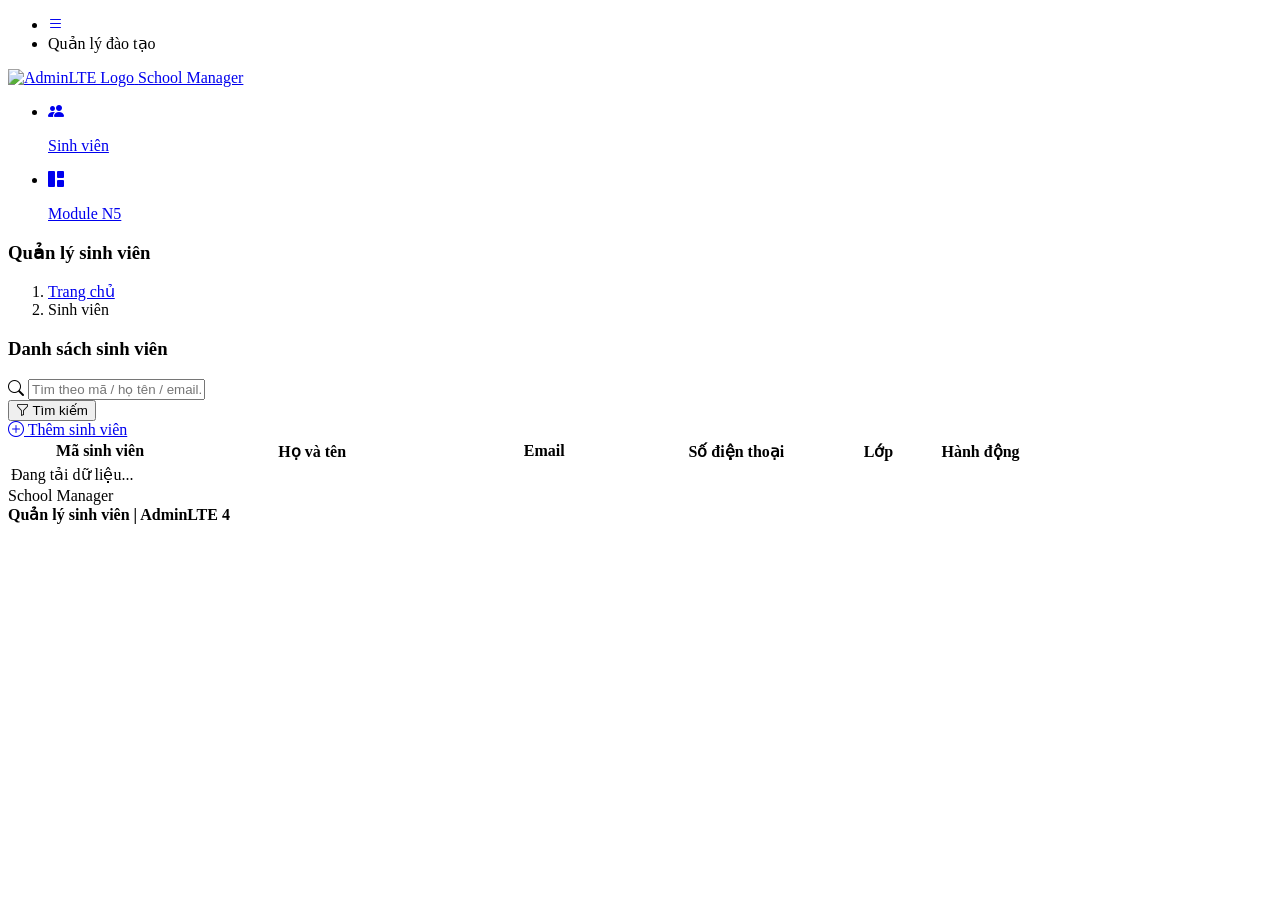
==== commit 9ce58bb3: "feat(n5): Hoan thien 5 nghiep vu N5, tra cuu SV theo lop hoc phan, QA test va bao cao ket thuc hoc p" ====
--- a/src/main/resources/static/index.html
+++ b/src/main/resources/static/index.html
@@ -1,1500 +1,273 @@
-<!DOCTYPE html>
+<!doctype html>
 <html lang="vi">
 <head>
-    <meta charset="UTF-8">
-    <meta name="viewport" content="width=device-width, initial-scale=1.0">
-    <title>Quản lý Đào tạo - Module N5</title>
-    <!-- Bootstrap 5 CSS -->
-    <link href="https://cdn.jsdelivr.net/npm/bootstrap@5.3.3/dist/css/bootstrap.min.css" rel="stylesheet">
-    <!-- Bootstrap Icons -->
-    <link rel="stylesheet" href="https://cdn.jsdelivr.net/npm/bootstrap-icons@1.11.3/font/bootstrap-icons.min.css">
-    <style>
-        :root {
-            --primary-gradient: linear-gradient(135deg, #1e3a8a 0%, #3b82f6 100%);
-            --blue-gradient: linear-gradient(135deg, #2563eb 0%, #60a5fa 100%);
-            --purple-gradient: linear-gradient(135deg, #7c3aed 0%, #a78bfa 100%);
-            --green-gradient: linear-gradient(135deg, #059669 0%, #34d399 100%);
-            --orange-gradient: linear-gradient(135deg, #ea580c 0%, #fb923c 100%);
-            --cyan-gradient: linear-gradient(135deg, #0891b2 0%, #38bdf8 100%);
-            --indigo-gradient: linear-gradient(135deg, #4f46e5 0%, #818cf8 100%);
-            --dark-card: #ffffff;
-        }
-
-        body {
-            background-color: #f1f5f9;
-            font-family: -apple-system, BlinkMacSystemFont, 'Segoe UI', Roboto, Helvetica, Arial, sans-serif;
-            color: #1e293b;
-        }
-
-        .navbar-brand-custom {
-            font-weight: 700;
-            letter-spacing: -0.5px;
-        }
-
-        .stat-card {
-            border-radius: 12px;
-            padding: 1.25rem;
-            color: #ffffff;
-            box-shadow: 0 4px 12px rgba(0,0,0,0.08);
-            transition: transform 0.2s ease, box-shadow 0.2s ease;
-            position: relative;
-            overflow: hidden;
-        }
-        .stat-card:hover {
-            transform: translateY(-3px);
-            box-shadow: 0 8px 20px rgba(0,0,0,0.12);
-        }
-        .stat-card .icon {
-            position: absolute;
-            right: 15px;
-            top: 15px;
-            font-size: 2.5rem;
-            opacity: 0.25;
-        }
-        .stat-card h6 { font-size: 0.85rem; text-transform: uppercase; letter-spacing: 0.5px; opacity: 0.9; margin-bottom: 0.35rem; }
-        .stat-card h3 { font-size: 2rem; font-weight: 700; margin-bottom: 0.25rem; }
-        .stat-card small { font-size: 0.8rem; opacity: 0.9; }
-
-        .custom-nav-tabs {
-            border-bottom: 2px solid #e2e8f0;
-            gap: 4px;
-        }
-        .custom-nav-tabs .nav-link {
-            border: 1px solid transparent;
-            border-bottom: none;
-            border-radius: 8px 8px 0 0;
-            color: #64748b;
-            font-weight: 600;
-            padding: 0.75rem 1.25rem;
-            background-color: #e2e8f0;
-            transition: all 0.2s;
-        }
-        .custom-nav-tabs .nav-link:hover {
-            background-color: #cbd5e1;
-            color: #0f172a;
-        }
-        .custom-nav-tabs .nav-link.active {
-            background-color: #ffffff;
-            color: #2563eb;
-            border-color: #e2e8f0;
-            border-top: 3px solid #2563eb;
-        }
-
-        .content-card {
-            background: #ffffff;
-            border-radius: 0 0 12px 12px;
-            border: 1px solid #e2e8f0;
-            border-top: none;
-            padding: 1.5rem;
-            box-shadow: 0 4px 12px rgba(0,0,0,0.04);
-        }
-
-        .table thead th {
-            background-color: #f8fafc;
-            color: #475569;
-            font-size: 0.8rem;
-            text-transform: uppercase;
-            letter-spacing: 0.5px;
-            font-weight: 700;
-            border-bottom: 2px solid #e2e8f0;
-            padding: 0.85rem;
-        }
-        .table tbody td {
-            vertical-align: middle;
-            padding: 0.85rem;
-            font-size: 0.9rem;
-        }
-
-        .badge-active { background-color: #dcfce7; color: #166534; font-weight: 600; }
-        .badge-inactive { background-color: #f1f5f9; color: #64748b; font-weight: 600; }
-        .badge-open { background-color: #e0f2fe; color: #0369a1; font-weight: 600; }
-        .badge-closed { background-color: #fee2e2; color: #991b1b; font-weight: 600; }
-
-        .btn-action-icon {
-            width: 32px;
-            height: 32px;
-            padding: 0;
-            display: inline-flex;
-            align-items: center;
-            justify-content: center;
-            border-radius: 6px;
-        }
-
-        .toast-container {
-            position: fixed;
-            top: 20px;
-            right: 20px;
-            z-index: 1090;
-        }
-    </style>
+    <meta charset="UTF-8" />
+    <meta name="viewport" content="width=device-width, initial-scale=1.0" />
+
+    <title id="pageTitle">
+        Quản lý sinh viên | AdminLTE 4
+    </title>
+    <meta name="color-scheme" content="light dark" />
+
+    <link rel="stylesheet" href="https://cdn.jsdelivr.net/npm/@fontsource/source-sans-3@5.0.12/index.css" crossorigin="anonymous" />
+    <link rel="stylesheet" href="https://cdn.jsdelivr.net/npm/bootstrap-icons@1.13.1/font/bootstrap-icons.min.css" crossorigin="anonymous" />
+    <link rel="stylesheet" href="/adminlte/css/adminlte.css" />
+    <link rel="stylesheet" href="/assets/css/student.css" />
 </head>
-<body>
-
-<!-- NAVBAR -->
-<nav class="navbar navbar-expand-lg navbar-dark bg-primary shadow-sm" style="background: var(--primary-gradient) !important;">
-    <div class="container-fluid px-4">
-        <a class="navbar-brand navbar-brand-custom d-flex align-items-center gap-2" href="#">
-            <i class="bi bi-mortarboard-fill fs-3"></i>
-            <div>
-                <span class="fs-5">Quản Lý Đào Tạo</span>
-                <span class="badge bg-warning text-dark ms-2 fw-bold">Nhóm 5</span>
-            </div>
-        </a>
-        <div class="d-flex align-items-center gap-2">
-            <a href="/swagger-ui/index.html" target="_blank" class="btn btn-sm btn-outline-light d-flex align-items-center gap-1">
-                <i class="bi bi-file-code"></i> API Docs (Swagger)
+
+<body class="layout-fixed sidebar-expand-lg sidebar-open bg-body-tertiary">
+<div class="app-wrapper">
+    <nav class="app-header navbar navbar-expand bg-body">
+        <div class="container-fluid">
+            <ul class="navbar-nav">
+                <li class="nav-item">
+                    <a class="nav-link" data-lte-toggle="sidebar" href="#" role="button">
+                        <i class="bi bi-list"></i>
+                    </a>
+                </li>
+                <li class="nav-item d-none d-md-block">
+                    <span class="nav-link fw-semibold">
+                        Quản lý đào tạo
+                    </span>
+                </li>
+            </ul>
+        </div>
+    </nav>
+    <aside class="app-sidebar bg-body-secondary shadow" data-bs-theme="dark">
+        <div class="sidebar-brand">
+            <a href="index.html" class="brand-link">
+                <img src="/adminlte/assets/img/AdminLTELogo.png" alt="AdminLTE Logo" class="brand-image opacity-75 shadow" />
+                <span class="brand-text fw-light">
+                    School Manager
+                </span>
             </a>
-            <button class="btn btn-sm btn-light fw-bold" onclick="refreshAll()">
-                <i class="bi bi-arrow-clockwise"></i> Làm mới
-            </button>
-        </div>
-    </div>
-</nav>
-
-<!-- MAIN CONTAINER -->
-<div class="container-fluid px-4 py-4">
-
-    <!-- STATS OVERVIEW -->
-    <div class="row g-3 mb-4">
-        <!-- 1. Niên khóa -->
-        <div class="col-md-4 col-xl-2">
-            <div class="stat-card" style="background: var(--cyan-gradient);">
-                <i class="bi bi-award icon"></i>
-                <h6>Niên Khóa</h6>
-                <h3 id="stat-academic-years">0</h3>
-                <small>Hoạt động: <b id="stat-academic-years-active">0</b></small>
-            </div>
-        </div>
-        <!-- 2. Năm học -->
-        <div class="col-md-4 col-xl-2">
-            <div class="stat-card" style="background: var(--blue-gradient);">
-                <i class="bi bi-calendar3 icon"></i>
-                <h6>Năm Học</h6>
-                <h3 id="stat-school-years">0</h3>
-                <small>Hoạt động: <b id="stat-school-years-active">0</b></small>
-            </div>
-        </div>
-        <!-- 3. Học kỳ -->
-        <div class="col-md-4 col-xl-2">
-            <div class="stat-card" style="background: var(--purple-gradient);">
-                <i class="bi bi-calendar2-range icon"></i>
-                <h6>Học Kỳ</h6>
-                <h3 id="stat-semesters">0</h3>
-                <small>Hoạt động: <b id="stat-semesters-active">0</b></small>
-            </div>
-        </div>
-        <!-- 4. Lớp học phần -->
-        <div class="col-md-4 col-xl-2">
-            <div class="stat-card" style="background: var(--indigo-gradient);">
-                <i class="bi bi-journal-bookmark icon"></i>
-                <h6>Lớp Học Phần</h6>
-                <h3 id="stat-course-sections">0</h3>
-                <small>Hoạt động: <b id="stat-course-sections-active">0</b></small>
-            </div>
-        </div>
-        <!-- 5. Đăng ký học phần -->
-        <div class="col-md-4 col-xl-2">
-            <div class="stat-card" style="background: var(--green-gradient);">
-                <i class="bi bi-pencil-square icon"></i>
-                <h6>Đăng Ký HP</h6>
-                <h3 id="stat-registrations">0</h3>
-                <small>Hoạt động: <b id="stat-registrations-active">0</b></small>
-            </div>
-        </div>
-        <!-- 6. Phân công giảng viên -->
-        <div class="col-md-4 col-xl-2">
-            <div class="stat-card" style="background: var(--orange-gradient);">
-                <i class="bi bi-person-video3 icon"></i>
-                <h6>Phân Công GV</h6>
-                <h3 id="stat-assignments">0</h3>
-                <small>Hoạt động: <b id="stat-assignments-active">0</b></small>
-            </div>
-        </div>
-    </div>
-
-    <!-- TABS -->
-    <ul class="nav custom-nav-tabs" id="mainTabs" role="tablist">
-        <li class="nav-item">
-            <button class="nav-link active" id="tab-academic-year-btn" onclick="selectTab('academic_year')">
-                <i class="bi bi-award me-1"></i> Niên Khóa
-            </button>
-        </li>
-        <li class="nav-item">
-            <button class="nav-link" id="tab-school-year-btn" onclick="selectTab('school_year')">
-                <i class="bi bi-calendar3 me-1"></i> Năm Học
-            </button>
-        </li>
-        <li class="nav-item">
-            <button class="nav-link" id="tab-semester-btn" onclick="selectTab('semester')">
-                <i class="bi bi-calendar2-range me-1"></i> Học Kỳ
-            </button>
-        </li>
-        <li class="nav-item">
-            <button class="nav-link" id="tab-course-section-btn" onclick="selectTab('course_section')">
-                <i class="bi bi-journal-bookmark me-1"></i> Lớp Học Phần
-            </button>
-        </li>
-        <li class="nav-item">
-            <button class="nav-link" id="tab-registration-btn" onclick="selectTab('registration')">
-                <i class="bi bi-pencil-square me-1"></i> Đăng Ký Học Phần
-            </button>
-        </li>
-        <li class="nav-item">
-            <button class="nav-link" id="tab-assignment-btn" onclick="selectTab('assignment')">
-                <i class="bi bi-person-video3 me-1"></i> Phân Công Giảng Viên
-            </button>
-        </li>
-        <li class="nav-item">
-            <button class="nav-link" id="tab-student-btn" onclick="selectTab('student')">
-                <i class="bi bi-people me-1"></i> Sinh Viên
-            </button>
-        </li>
-    </ul>
-
-    <!-- TAB CONTENT CARD -->
-    <div class="content-card">
-        <!-- TOOLBAR -->
-        <div class="d-flex flex-wrap justify-content-between align-items-center gap-3 mb-3">
-            <div>
-                <h4 class="fw-bold mb-1" id="section-title">Danh sách niên khóa</h4>
-                <p class="text-muted small mb-0" id="section-desc">Quản lý các khóa đào tạo của trường.</p>
-            </div>
-            <div class="d-flex flex-wrap align-items-center gap-2">
-                <div class="input-group" style="width: 280px;">
-                    <span class="input-group-text bg-white border-end-0"><i class="bi bi-search text-muted"></i></span>
-                    <input type="text" id="searchInput" class="form-control border-start-0 ps-0" placeholder="Tìm kiếm nhanh..." onkeyup="applyFilter()">
-                </div>
-                <select id="statusFilter" class="form-select fw-semibold" style="width: 170px;" onchange="applyFilter()">
-                    <option value="all">Tất cả trạng thái</option>
-                    <option value="active">Đang hoạt động</option>
-                    <option value="inactive">Đã khóa</option>
-                </select>
-                <button class="btn btn-primary fw-bold d-flex align-items-center gap-1 shadow-sm" onclick="openCreateModal()">
-                    <i class="bi bi-plus-lg"></i> <span id="btn-add-label">Thêm mới</span>
-                </button>
-            </div>
-        </div>
-
-        <!-- DATA TABLE -->
-        <div class="table-responsive">
-            <table class="table table-hover align-middle mb-0">
-                <thead id="tableHead"></thead>
-                <tbody id="tableBody">
-                    <tr><td colspan="7" class="text-center py-4 text-muted"><span class="spinner-border spinner-border-sm me-2"></span> Đang tải dữ liệu...</td></tr>
-                </tbody>
-            </table>
-        </div>
-    </div>
+        </div>
+
+        <div class="sidebar-wrapper">
+            <nav class="mt-2">
+                <ul class="nav sidebar-menu flex-column" data-lte-toggle="treeview" role="navigation" data-accordion="false">
+                    <li class="nav-item">
+                        <a href="index.html" class="nav-link active">
+                            <i class="nav-icon bi bi-people-fill"></i>
+                            <p>
+                                Sinh viên
+                            </p>
+                        </a>
+                    </li>
+                    <li class="nav-item">
+                        <a href="n5.html" class="nav-link">
+                            <i class="nav-icon bi bi-grid-1x2-fill"></i>
+                            <p>
+                                Module N5
+                            </p>
+                        </a>
+                    </li>
+                </ul>
+            </nav>
+        </div>
+    </aside>
+
+    <main class="app-main">
+        <div id="page-list">
+            <!-- Page Header -->
+            <div class="app-content-header">
+                <div class="container-fluid">
+                    <div class="row align-items-center">
+                        <div class="col-sm-6">
+                            <h3 class="mb-0">
+                                Quản lý sinh viên
+                            </h3>
+                        </div>
+                        <div class="col-sm-6">
+                            <ol class="breadcrumb float-sm-end mb-0">
+                                <li class="breadcrumb-item">
+                                    <a href="index.html">
+                                        Trang chủ
+                                    </a>
+                                </li>
+                                <li class="breadcrumb-item active" aria-current="page">
+                                    Sinh viên
+                                </li>
+                            </ol>
+                        </div>
+                    </div>
+                </div>
+            </div>
+            <!-- Content -->
+            <div class="app-content">
+                <div class="container-fluid">
+                    <div class="card shadow-sm border-0">
+                        <!-- Card Header -->
+                        <div class="card-header d-flex flex-wrap align-items-center justify-content-between gap-2">
+                            <h3 class="card-title mb-0">
+                                Danh sách sinh viên
+                            </h3>
+                            <div class="d-flex flex-wrap align-items-center gap-2">
+                                <!-- Search -->
+                                <form id="searchForm" class="d-flex gap-2 align-items-center">
+                                    <div class="input-group input-group-sm" style="width: 320px;">
+                                        <span class="input-group-text">
+                                            <i class="bi bi-search"></i>
+                                        </span>
+                                        <input type="text" id="keyword" name="keyword" class="form-control" placeholder="Tìm theo mã / họ tên / email..." />
+                                    </div>
+                                    <button class="btn btn-primary btn-sm" type="submit">
+                                        <i class="bi bi-funnel me-1"></i>
+                                        Tìm kiếm
+                                    </button>
+                                </form>
+                                <!-- Create -->
+                                <a class="btn btn-primary btn-sm" href="index.html?page=form">
+                                    <i class="bi bi-plus-circle me-1"></i>
+                                    Thêm sinh viên
+                                </a>
+                            </div>
+                        </div>
+                        <!-- Table -->
+                        <div class="card-body p-0">
+                            <div class="table-responsive">
+                                <table class="table table-hover align-middle mb-0">
+                                    <thead class="table-light">
+                                    <tr>
+                                        <th style="width: 18%;">
+                                            Mã sinh viên
+                                        </th>
+                                        <th style="width: 24%;">
+                                            Họ và tên
+                                        </th>
+                                        <th style="width: 22%;">
+                                            Email
+                                        </th>
+                                        <th style="width: 16%;">
+                                            Số điện thoại
+                                        </th>
+                                        <th style="width: 12%;">
+                                            Lớp
+                                        </th>
+                                        <th style="width: 8%;" class="text-end">
+                                            Hành động
+                                        </th>
+                                    </tr>
+                                    </thead>
+                                    <tbody id="studentTableBody">
+                                    <tr>
+                                        <td colspan="6" class="text-center text-muted py-4">
+                                            Đang tải dữ liệu...
+                                        </td>
+                                    </tr>
+                                    </tbody>
+                                </table>
+                            </div>
+                        </div>
+                    </div>
+                </div>
+            </div>
+        </div>
+
+        <div id="page-form" style="display: none;">
+            <!-- Page Header -->
+            <div class="app-content-header">
+                <div class="container-fluid">
+                    <div class="row align-items-center">
+                        <div class="col-sm-6">
+                            <h3 class="mb-0" id="pageHeading">
+                                Thêm sinh viên
+                            </h3>
+                        </div>
+                        <div class="col-sm-6">
+                            <ol class="breadcrumb float-sm-end mb-0">
+                                <li class="breadcrumb-item">
+                                    <a href="index.html">
+                                        Danh sách
+                                    </a>
+                                </li>
+                                <li class="breadcrumb-item active" aria-current="page" id="breadcrumbTitle">
+                                    Thêm
+                                </li>
+                            </ol>
+                        </div>
+                    </div>
+                </div>
+            </div>
+            <!-- Content -->
+            <div class="app-content">
+                <div class="container-fluid">
+                    <div class="card form-card shadow-sm border-0">
+                        <div class="card-header">
+                            <h3 class="card-title mb-0" id="formTitle">
+                                Thêm sinh viên mới
+                            </h3>
+                        </div>
+                        <div class="card-body">
+                            <form id="studentForm">
+                                <!-- Student Code -->
+                                <div class="row g-3">
+                                    <div class="col-md-6">
+                                        <label class="form-label">
+                                            Mã sinh viên
+                                        </label>
+                                        <input type="text" id="studentCode" name="studentCode" class="form-control" />
+                                    </div>
+                                    <!-- Full Name -->
+                                    <div class="col-md-6">
+                                        <label class="form-label">
+                                            Họ và tên
+                                        </label>
+                                        <input type="text" id="fullName" name="fullName" class="form-control" />
+                                    </div>
+                                    <!-- Email -->
+                                    <div class="col-md-6">
+                                        <label class="form-label">
+                                            Email
+                                        </label>
+                                        <input type="email" id="email" name="email" class="form-control" />
+                                    </div>
+                                    <!-- Phone -->
+                                    <div class="col-md-6">
+                                        <label class="form-label">
+                                            Số điện thoại
+                                        </label>
+                                        <input type="text" id="phone" name="phone" class="form-control" />
+                                    </div>
+                                    <div class="col-md-12">
+                                        <label class="form-label">
+                                            Lớp
+                                        </label>
+                                        <input type="text" id="className" name="className" class="form-control" />
+                                    </div>
+                                </div>
+                                <div class="mt-4 d-flex gap-2">
+                                    <button id="submitButton" type="submit" class="btn btn-primary">
+                                        <i class="bi bi-plus-circle me-1"></i>
+                                        Thêm sinh viên
+                                    </button>
+                                    <a href="index.html" class="btn btn-secondary">
+                                        <i class="bi bi-arrow-left me-1"></i>
+                                        Quay lại
+                                    </a>
+                                </div>
+                            </form>
+                        </div>
+                    </div>
+                </div>
+            </div>
+        </div>
+    </main>
+
+    <footer class="app-footer">
+        <div class="float-end d-none d-sm-inline">
+            School Manager
+        </div>
+        <strong>
+            Quản lý sinh viên | AdminLTE 4
+        </strong>
+    </footer>
 </div>
 
-<!-- ================= MODALS ================= -->
-
-<!-- 1. MODAL NIÊN KHÓA (Academic Year) -->
-<div class="modal fade" id="modalAcademicYear" tabindex="-1">
-    <div class="modal-dialog">
-        <div class="modal-content">
-            <div class="modal-header bg-light">
-                <h5 class="modal-title fw-bold" id="titleAcademicYear">Thêm Niên Khóa</h5>
-                <button type="button" class="btn-close" data-bs-dismiss="modal"></button>
-            </div>
-            <form id="formAcademicYear" onsubmit="handleSaveAcademicYear(event)">
-                <div class="modal-body">
-                    <input type="hidden" id="ay-id">
-                    <div class="mb-3">
-                        <label class="form-label fw-bold">Mã niên khóa <span class="text-danger">*</span></label>
-                        <input type="text" class="form-control" id="ay-code" required placeholder="VD: 2023-2027">
-                    </div>
-                    <div class="mb-3">
-                        <label class="form-label fw-bold">Tên niên khóa <span class="text-danger">*</span></label>
-                        <input type="text" class="form-control" id="ay-name" required placeholder="VD: Khóa 2023 - 2027">
-                    </div>
-                    <div class="mb-3">
-                        <label class="form-label fw-bold">Khóa đào tạo</label>
-                        <input type="text" class="form-control" id="ay-year" placeholder="VD: K23">
-                    </div>
-                    <div class="row mb-3">
-                        <div class="col">
-                            <label class="form-label fw-bold">Ngày bắt đầu</label>
-                            <input type="date" class="form-control" id="ay-start">
-                        </div>
-                        <div class="col">
-                            <label class="form-label fw-bold">Ngày kết thúc</label>
-                            <input type="date" class="form-control" id="ay-end">
-                        </div>
-                    </div>
-                    <div class="mb-3">
-                        <label class="form-label fw-bold">Mô tả</label>
-                        <textarea class="form-control" id="ay-desc" rows="2" placeholder="Ghi chú niên khóa..."></textarea>
-                    </div>
-                </div>
-                <div class="modal-footer bg-light">
-                    <button type="button" class="btn btn-secondary" data-bs-dismiss="modal">Hủy</button>
-                    <button type="submit" class="btn btn-primary fw-bold">Lưu Niên Khóa</button>
-                </div>
-            </form>
-        </div>
-    </div>
-</div>
-
-<!-- 2. MODAL NĂM HỌC (School Year) -->
-<div class="modal fade" id="modalSchoolYear" tabindex="-1">
-    <div class="modal-dialog">
-        <div class="modal-content">
-            <div class="modal-header bg-light">
-                <h5 class="modal-title fw-bold" id="titleSchoolYear">Thêm Năm Học</h5>
-                <button type="button" class="btn-close" data-bs-dismiss="modal"></button>
-            </div>
-            <form id="formSchoolYear" onsubmit="handleSaveSchoolYear(event)">
-                <div class="modal-body">
-                    <input type="hidden" id="sy-id">
-                    <div class="mb-3">
-                        <label class="form-label fw-bold">Mã năm học <span class="text-danger">*</span></label>
-                        <input type="text" class="form-control" id="sy-code" required placeholder="VD: 2024-2025">
-                    </div>
-                    <div class="mb-3">
-                        <label class="form-label fw-bold">Tên năm học <span class="text-danger">*</span></label>
-                        <input type="text" class="form-control" id="sy-name" required placeholder="VD: Năm học 2024-2025">
-                    </div>
-                    <div class="row mb-3">
-                        <div class="col">
-                            <label class="form-label fw-bold">Ngày bắt đầu</label>
-                            <input type="date" class="form-control" id="sy-start">
-                        </div>
-                        <div class="col">
-                            <label class="form-label fw-bold">Ngày kết thúc</label>
-                            <input type="date" class="form-control" id="sy-end">
-                        </div>
-                    </div>
-                    <div class="mb-3">
-                        <label class="form-label fw-bold">Mô tả / Chi tiết</label>
-                        <input type="text" class="form-control" id="sy-desc" placeholder="Chi tiết năm học...">
-                    </div>
-                    <div class="mb-3">
-                        <label class="form-label fw-bold">Ghi chú</label>
-                        <input type="text" class="form-control" id="sy-note" placeholder="Ghi chú thêm...">
-                    </div>
-                </div>
-                <div class="modal-footer bg-light">
-                    <button type="button" class="btn btn-secondary" data-bs-dismiss="modal">Hủy</button>
-                    <button type="submit" class="btn btn-primary fw-bold">Lưu Năm Học</button>
-                </div>
-            </form>
-        </div>
-    </div>
-</div>
-
-<!-- 3. MODAL HỌC KỲ (Semester) -->
-<div class="modal fade" id="modalSemester" tabindex="-1">
-    <div class="modal-dialog">
-        <div class="modal-content">
-            <div class="modal-header bg-light">
-                <h5 class="modal-title fw-bold" id="titleSemester">Thêm Học Kỳ</h5>
-                <button type="button" class="btn-close" data-bs-dismiss="modal"></button>
-            </div>
-            <form id="formSemester" onsubmit="handleSaveSemester(event)">
-                <div class="modal-body">
-                    <input type="hidden" id="sem-id">
-                    <div class="mb-3">
-                        <label class="form-label fw-bold">Mã học kỳ <span class="text-danger">*</span></label>
-                        <input type="text" class="form-control" id="sem-code" required placeholder="VD: HK1_2024_2025">
-                    </div>
-                    <div class="mb-3">
-                        <label class="form-label fw-bold">Tên học kỳ <span class="text-danger">*</span></label>
-                        <input type="text" class="form-control" id="sem-name" required placeholder="VD: Học kỳ 1 (2024 - 2025)">
-                    </div>
-                    <div class="mb-3">
-                        <label class="form-label fw-bold">Thuộc Năm học <span class="text-danger">*</span></label>
-                        <select class="form-select" id="sem-school-year" required>
-                            <option value="">-- Chọn năm học --</option>
-                        </select>
-                    </div>
-                    <div class="row mb-3">
-                        <div class="col">
-                            <label class="form-label fw-bold">Ngày bắt đầu</label>
-                            <input type="date" class="form-control" id="sem-start">
-                        </div>
-                        <div class="col">
-                            <label class="form-label fw-bold">Ngày kết thúc</label>
-                            <input type="date" class="form-control" id="sem-end">
-                        </div>
-                    </div>
-                </div>
-                <div class="modal-footer bg-light">
-                    <button type="button" class="btn btn-secondary" data-bs-dismiss="modal">Hủy</button>
-                    <button type="submit" class="btn btn-primary fw-bold">Lưu Học Kỳ</button>
-                </div>
-            </form>
-        </div>
-    </div>
-</div>
-
-<!-- 4. MODAL LỚP HỌC PHẦN (Course Section) -->
-<div class="modal fade" id="modalCourseSection" tabindex="-1">
-    <div class="modal-dialog modal-lg">
-        <div class="modal-content">
-            <div class="modal-header bg-light">
-                <h5 class="modal-title fw-bold" id="titleCourseSection">Thêm Lớp Học Phần</h5>
-                <button type="button" class="btn-close" data-bs-dismiss="modal"></button>
-            </div>
-            <form id="formCourseSection" onsubmit="handleSaveCourseSection(event)">
-                <div class="modal-body">
-                    <input type="hidden" id="cs-id">
-                    <div class="row g-3">
-                        <div class="col-md-6">
-                            <label class="form-label fw-bold">Mã lớp HP <span class="text-danger">*</span></label>
-                            <input type="text" class="form-control" id="cs-code" required placeholder="VD: IT101-01">
-                        </div>
-                        <div class="col-md-6">
-                            <label class="form-label fw-bold">Tên lớp HP <span class="text-danger">*</span></label>
-                            <input type="text" class="form-control" id="cs-name" required placeholder="VD: Lập trình Java N01">
-                        </div>
-                        <div class="col-md-6">
-                            <label class="form-label fw-bold">Thuộc Học kỳ <span class="text-danger">*</span></label>
-                            <select class="form-select" id="cs-semester" required>
-                                <option value="">-- Chọn học kỳ --</option>
-                            </select>
-                        </div>
-                        <div class="col-md-6">
-                            <label class="form-label fw-bold">Loại lớp</label>
-                            <select class="form-select" id="cs-type">
-                                <option value="Lý thuyết">Lý thuyết</option>
-                                <option value="Thực hành">Thực hành</option>
-                                <option value="Đồ án / Khóa luận">Đồ án / Khóa luận</option>
-                            </select>
-                        </div>
-                        <div class="col-md-4">
-                            <label class="form-label fw-bold">Sĩ số tối đa</label>
-                            <input type="number" class="form-control" id="cs-max" value="50" min="1">
-                        </div>
-                        <div class="col-md-4">
-                            <label class="form-label fw-bold">Sĩ số tối thiểu</label>
-                            <input type="number" class="form-control" id="cs-min" value="15" min="1">
-                        </div>
-                        <div class="col-md-4">
-                            <label class="form-label fw-bold">Trạng thái mở</label>
-                            <select class="form-select" id="cs-status">
-                                <option value="open">Đang mở đăng ký (open)</option>
-                                <option value="closed">Đã đóng đăng ký (closed)</option>
-                                <option value="planned">Dự kiến (planned)</option>
-                                <option value="canceled">Đã hủy (canceled)</option>
-                            </select>
-                        </div>
-                        <div class="col-md-12">
-                            <label class="form-label fw-bold">Ghi chú</label>
-                            <input type="text" class="form-control" id="cs-note" placeholder="Thông tin phòng học, giảng đường...">
-                        </div>
-                    </div>
-                </div>
-                <div class="modal-footer bg-light">
-                    <button type="button" class="btn btn-secondary" data-bs-dismiss="modal">Hủy</button>
-                    <button type="submit" class="btn btn-primary fw-bold">Lưu Lớp Học Phần</button>
-                </div>
-            </form>
-        </div>
-    </div>
-</div>
-
-<!-- 5. MODAL ĐĂNG KÝ HỌC PHẦN (Student Course Section) -->
-<div class="modal fade" id="modalRegistration" tabindex="-1">
-    <div class="modal-dialog">
-        <div class="modal-content">
-            <div class="modal-header bg-light">
-                <h5 class="modal-title fw-bold" id="titleRegistration">Đăng Ký Học Phần Cho Sinh Viên</h5>
-                <button type="button" class="btn-close" data-bs-dismiss="modal"></button>
-            </div>
-            <form id="formRegistration" onsubmit="handleSaveRegistration(event)">
-                <div class="modal-body">
-                    <input type="hidden" id="reg-id">
-                    <div class="mb-3">
-                        <label class="form-label fw-bold">Sinh viên <span class="text-danger">*</span></label>
-                        <select class="form-select" id="reg-student" required>
-                            <option value="">-- Chọn sinh viên --</option>
-                        </select>
-                        <small class="text-muted">Hoặc có thể chọn trực tiếp từ danh mục sinh viên.</small>
-                    </div>
-                    <div class="mb-3">
-                        <label class="form-label fw-bold">Lớp học phần <span class="text-danger">*</span></label>
-                        <select class="form-select" id="reg-section" required>
-                            <option value="">-- Chọn lớp học phần --</option>
-                        </select>
-                    </div>
-                    <div class="mb-3">
-                        <label class="form-label fw-bold">Loại đăng ký</label>
-                        <select class="form-select" id="reg-type">
-                            <option value="Học lần đầu">Học lần đầu</option>
-                            <option value="Học lại">Học lại</option>
-                            <option value="Học cải thiện">Học cải thiện</option>
-                            <option value="Học thay thế">Học thay thế</option>
-                        </select>
-                    </div>
-                    <div class="mb-3">
-                        <label class="form-label fw-bold">Trạng thái</label>
-                        <select class="form-select" id="reg-status">
-                            <option value="REGISTERED">Đã đăng ký (REGISTERED)</option>
-                            <option value="STUDYING">Đang theo học (STUDYING)</option>
-                            <option value="COMPLETED">Hoàn thành (COMPLETED)</option>
-                            <option value="CANCELLED">Đã hủy (CANCELLED)</option>
-                        </select>
-                    </div>
-                    <div class="mb-3">
-                        <label class="form-label fw-bold">Ghi chú</label>
-                        <input type="text" class="form-control" id="reg-note" placeholder="Ghi chú thêm...">
-                    </div>
-                </div>
-                <div class="modal-footer bg-light">
-                    <button type="button" class="btn btn-secondary" data-bs-dismiss="modal">Hủy</button>
-                    <button type="submit" class="btn btn-primary fw-bold">Xác Nhận Đăng Ký</button>
-                </div>
-            </form>
-        </div>
-    </div>
-</div>
-
-<!-- 6. MODAL PHÂN CÔNG GIẢNG VIÊN (Lecturer Assignment) -->
-<div class="modal fade" id="modalAssignment" tabindex="-1">
-    <div class="modal-dialog">
-        <div class="modal-content">
-            <div class="modal-header bg-light">
-                <h5 class="modal-title fw-bold" id="titleAssignment">Phân Công Giảng Viên</h5>
-                <button type="button" class="btn-close" data-bs-dismiss="modal"></button>
-            </div>
-            <form id="formAssignment" onsubmit="handleSaveAssignment(event)">
-                <div class="modal-body">
-                    <input type="hidden" id="as-id">
-                    <div class="mb-3">
-                        <label class="form-label fw-bold">Lớp học phần <span class="text-danger">*</span></label>
-                        <select class="form-select" id="as-section" required>
-                            <option value="">-- Chọn lớp học phần --</option>
-                        </select>
-                    </div>
-                    <div class="mb-3">
-                        <label class="form-label fw-bold">Tên Giảng viên <span class="text-danger">*</span></label>
-                        <input type="text" class="form-control" id="as-lecturer-name" required placeholder="VD: TS. Nguyễn Văn A">
-                    </div>
-                    <div class="mb-3">
-                        <label class="form-label fw-bold">Mã / UUID Giảng viên (nếu có)</label>
-                        <input type="text" class="form-control" id="as-lecturer-id" placeholder="Tùy chọn UUID...">
-                    </div>
-                    <div class="mb-3">
-                        <label class="form-label fw-bold">Vai trò giảng dạy</label>
-                        <select class="form-select" id="as-role">
-                            <option value="Giảng viên chính">Giảng viên chính</option>
-                            <option value="Giảng viên phụ">Giảng viên phụ / Trợ giảng</option>
-                        </select>
-                    </div>
-                    <div class="mb-3">
-                        <label class="form-label fw-bold">Ghi chú</label>
-                        <input type="text" class="form-control" id="as-note" placeholder="Ghi chú phân công...">
-                    </div>
-                </div>
-                <div class="modal-footer bg-light">
-                    <button type="button" class="btn btn-secondary" data-bs-dismiss="modal">Hủy</button>
-                    <button type="submit" class="btn btn-primary fw-bold">Lưu Phân Công</button>
-                </div>
-            </form>
-        </div>
-    </div>
-</div>
-
-<!-- 7. MODAL SINH VIÊN (Student) -->
-<div class="modal fade" id="modalStudent" tabindex="-1">
-    <div class="modal-dialog">
-        <div class="modal-content">
-            <div class="modal-header bg-light">
-                <h5 class="modal-title fw-bold" id="titleStudent">Thêm Sinh Viên</h5>
-                <button type="button" class="btn-close" data-bs-dismiss="modal"></button>
-            </div>
-            <form id="formStudent" onsubmit="handleSaveStudent(event)">
-                <div class="modal-body">
-                    <input type="hidden" id="st-id">
-                    <div class="mb-3">
-                        <label class="form-label fw-bold">Mã sinh viên <span class="text-danger">*</span></label>
-                        <input type="text" class="form-control" id="st-code" required placeholder="VD: SV24001">
-                    </div>
-                    <div class="mb-3">
-                        <label class="form-label fw-bold">Họ và tên <span class="text-danger">*</span></label>
-                        <input type="text" class="form-control" id="st-name" required placeholder="VD: Nguyễn Văn B">
-                    </div>
-                    <div class="mb-3">
-                        <label class="form-label fw-bold">Email</label>
-                        <input type="email" class="form-control" id="st-email" placeholder="VD: sv@donga.edu.vn">
-                    </div>
-                    <div class="mb-3">
-                        <label class="form-label fw-bold">Số điện thoại</label>
-                        <input type="text" class="form-control" id="st-phone" placeholder="VD: 0912345678">
-                    </div>
-                    <div class="mb-3">
-                        <label class="form-label fw-bold">Lớp sinh hoạt</label>
-                        <input type="text" class="form-control" id="st-class" placeholder="VD: IT24M">
-                    </div>
-                </div>
-                <div class="modal-footer bg-light">
-                    <button type="button" class="btn btn-secondary" data-bs-dismiss="modal">Hủy</button>
-                    <button type="submit" class="btn btn-primary fw-bold">Lưu Sinh Viên</button>
-                </div>
-            </form>
-        </div>
-    </div>
-</div>
-
-<!-- TOAST NOTIFICATION CONTAINER -->
-<div class="toast-container">
-    <div id="liveToast" class="toast align-items-center text-white bg-success border-0 shadow-lg" role="alert">
-        <div class="d-flex">
-            <div class="toast-body fw-bold" id="toastMessage">Thành công!</div>
-            <button type="button" class="btn-close btn-close-white me-2 m-auto" data-bs-dismiss="toast"></button>
-        </div>
-    </div>
-</div>
-
-<!-- Bootstrap 5 JS -->
-<script src="https://cdn.jsdelivr.net/npm/bootstrap@5.3.3/dist/js/bootstrap.bundle.min.js"></script>
-
-<!-- JAVASCRIPT APPLICATION LOGIC -->
-<script>
-    let currentTab = 'academic_year';
-    let rawData = [];
-    
-    // Shared drop-down cache
-    let cachedSchoolYears = [];
-    let cachedSemesters = [];
-    let cachedCourseSections = [];
-    let cachedStudents = [];
-
-    const API = {
-        ACADEMIC_YEARS: '/api/academic-years',
-        SCHOOL_YEARS: '/api/school-years',
-        SEMESTERS: '/api/semesters',
-        COURSE_SECTIONS: '/api/course-sections',
-        REGISTRATIONS: '/api/student-course-sections',
-        ASSIGNMENTS: '/api/lecturer-course-classes',
-        STUDENTS: '/api/students'
-    };
-
-    function showToast(msg, isError = false) {
-        const toastEl = document.getElementById('liveToast');
-        toastEl.className = `toast align-items-center text-white border-0 shadow-lg ${isError ? 'bg-danger' : 'bg-success'}`;
-        document.getElementById('toastMessage').innerText = msg;
-        const toast = new bootstrap.Toast(toastEl);
-        toast.show();
-    }
-
-    async function loadStats() {
-        try {
-            const [rAY, rSY, rSem, rCS, rReg, rAs] = await Promise.all([
-                fetch(API.ACADEMIC_YEARS).then(r => r.json()).catch(() => []),
-                fetch(API.SCHOOL_YEARS).then(r => r.json()).catch(() => []),
-                fetch(API.SEMESTERS).then(r => r.json()).catch(() => []),
-                fetch(API.COURSE_SECTIONS).then(r => r.json()).catch(() => []),
-                fetch(API.REGISTRATIONS).then(r => r.json()).catch(() => []),
-                fetch(API.ASSIGNMENTS).then(r => r.json()).catch(() => [])
-            ]);
-
-            document.getElementById('stat-academic-years').innerText = rAY.length;
-            document.getElementById('stat-academic-years-active').innerText = rAY.filter(i => i.isActive).length;
-
-            document.getElementById('stat-school-years').innerText = rSY.length;
-            document.getElementById('stat-school-years-active').innerText = rSY.filter(i => i.isActive).length;
-
-            document.getElementById('stat-semesters').innerText = rSem.length;
-            document.getElementById('stat-semesters-active').innerText = rSem.filter(i => i.isActive).length;
-
-            document.getElementById('stat-course-sections').innerText = rCS.length;
-            document.getElementById('stat-course-sections-active').innerText = rCS.filter(i => i.isActive).length;
-
-            document.getElementById('stat-registrations').innerText = rReg.length;
-            document.getElementById('stat-registrations-active').innerText = rReg.filter(i => i.isActive).length;
-
-            document.getElementById('stat-assignments').innerText = rAs.length;
-            document.getElementById('stat-assignments-active').innerText = rAs.filter(i => i.isActive).length;
-
-            cachedSchoolYears = rSY;
-            cachedSemesters = rSem;
-            cachedCourseSections = rCS;
-        } catch (e) {
-            console.error("Lỗi cập nhật thống kê", e);
-        }
-    }
-
-    function selectTab(tab) {
-        currentTab = tab;
-        document.querySelectorAll('#mainTabs .nav-link').forEach(btn => btn.classList.remove('active'));
-        document.getElementById(`tab-${tab.replace('_', '-')}-btn`).classList.add('active');
-
-        document.getElementById('searchInput').value = '';
-        document.getElementById('statusFilter').value = 'all';
-
-        const titleEl = document.getElementById('section-title');
-        const descEl = document.getElementById('section-desc');
-        const btnAddLabel = document.getElementById('btn-add-label');
-
-        switch(tab) {
-            case 'academic_year':
-                titleEl.innerText = "Danh sách Niên khóa (Academic Years)";
-                descEl.innerText = "Quản lý khóa đào tạo đại học (2023-2027, 2024-2028...).";
-                btnAddLabel.innerText = "Thêm Niên Khóa";
-                loadAcademicYears();
-                break;
-            case 'school_year':
-                titleEl.innerText = "Danh sách Năm học (School Years)";
-                descEl.innerText = "Quản lý năm đào tạo và mốc thời gian (2024-2025, 2025-2026...).";
-                btnAddLabel.innerText = "Thêm Năm Học";
-                loadSchoolYears();
-                break;
-            case 'semester':
-                titleEl.innerText = "Danh sách Học kỳ (Semesters)";
-                descEl.innerText = "Quản lý các học kỳ trong năm học (HK1, HK2, Học kỳ hè...).";
-                btnAddLabel.innerText = "Thêm Học Kỳ";
-                loadSemesters();
-                break;
-            case 'course_section':
-                titleEl.innerText = "Danh sách Lớp học phần (Course Sections)";
-                descEl.innerText = "Quản lý các lớp học phần mở đăng ký, sĩ số và trạng thái.";
-                btnAddLabel.innerText = "Thêm Lớp HP";
-                loadCourseSections();
-                break;
-            case 'registration':
-                titleEl.innerText = "Danh sách Đăng ký học phần (Student Registrations)";
-                descEl.innerText = "Theo dõi sinh viên đăng ký môn, sĩ số và kết quả ghi danh.";
-                btnAddLabel.innerText = "Đăng Ký Học Phần";
-                loadRegistrations();
-                break;
-            case 'assignment':
-                titleEl.innerText = "Danh sách Phân công giảng viên (Lecturer Assignments)";
-                descEl.innerText = "Phân công giảng viên giảng dạy lớp học phần theo học kỳ.";
-                btnAddLabel.innerText = "Thêm Phân Công";
-                loadAssignments();
-                break;
-            case 'student':
-                titleEl.innerText = "Danh sách Sinh viên (Students)";
-                descEl.innerText = "Hồ sơ sinh viên tham gia học tập và đăng ký đào tạo.";
-                btnAddLabel.innerText = "Thêm Sinh Viên";
-                loadStudents();
-                break;
-        }
-    }
-
-    // --- 1. NIÊN KHÓA ---
-    async function loadAcademicYears() {
-        document.getElementById('tableHead').innerHTML = `
-            <tr>
-                <th>Mã</th>
-                <th>Tên Niên Khóa</th>
-                <th>Khóa</th>
-                <th>Bắt Đầu</th>
-                <th>Kết Thúc</th>
-                <th>Trạng Thái</th>
-                <th class="text-end">Thao Tác</th>
-            </tr>`;
-        try {
-            const res = await fetch(API.ACADEMIC_YEARS);
-            rawData = await res.json();
-            renderAcademicYears(rawData);
-        } catch (e) {
-            document.getElementById('tableBody').innerHTML = `<tr><td colspan="7" class="text-danger text-center">Lỗi tải dữ liệu niên khóa!</td></tr>`;
-        }
-    }
-
-    function renderAcademicYears(data) {
-        const tbody = document.getElementById('tableBody');
-        tbody.innerHTML = '';
-        if (!data || data.length === 0) {
-            tbody.innerHTML = `<tr><td colspan="7" class="text-center text-muted py-4">Chưa có bản ghi nào</td></tr>`;
-            return;
-        }
-        data.forEach(item => {
-            const activeBadge = item.isActive ? `<span class="badge badge-active">Đang hoạt động</span>` : `<span class="badge badge-inactive">Đã khóa</span>`;
-            tbody.innerHTML += `
-                <tr>
-                    <td class="fw-bold text-primary">${escapeHtml(item.code || '')}</td>
-                    <td>${escapeHtml(item.name || '')}</td>
-                    <td><span class="badge bg-secondary">${escapeHtml(item.year || 'N/A')}</span></td>
-                    <td>${item.startDate || '—'}</td>
-                    <td>${item.endDate || '—'}</td>
-                    <td>${activeBadge}</td>
-                    <td class="text-end">
-                        <button class="btn btn-sm btn-outline-primary btn-action-icon me-1" title="Sửa" onclick="openEditAcademicYear('${item.id}')"><i class="bi bi-pencil"></i></button>
-                        <button class="btn btn-sm btn-outline-warning btn-action-icon me-1" title="Đổi trạng thái" onclick="toggleActive('${API.ACADEMIC_YEARS}', '${item.id}', ${!item.isActive})"><i class="bi bi-power"></i></button>
-                        <button class="btn btn-sm btn-outline-danger btn-action-icon" title="Xóa" onclick="deleteItem('${API.ACADEMIC_YEARS}', '${item.id}')"><i class="bi bi-trash"></i></button>
-                    </td>
-                </tr>`;
-        });
-    }
-
-    // --- 2. NĂM HỌC ---
-    async function loadSchoolYears() {
-        document.getElementById('tableHead').innerHTML = `
-            <tr>
-                <th>Mã</th>
-                <th>Tên Năm Học</th>
-                <th>Chi Tiết</th>
-                <th>Bắt Đầu</th>
-                <th>Kết Thúc</th>
-                <th>Trạng Thái</th>
-                <th class="text-end">Thao Tác</th>
-            </tr>`;
-        try {
-            const res = await fetch(API.SCHOOL_YEARS);
-            rawData = await res.json();
-            cachedSchoolYears = rawData;
-            renderSchoolYears(rawData);
-        } catch (e) {
-            document.getElementById('tableBody').innerHTML = `<tr><td colspan="7" class="text-danger text-center">Lỗi tải dữ liệu năm học!</td></tr>`;
-        }
-    }
-
-    function renderSchoolYears(data) {
-        const tbody = document.getElementById('tableBody');
-        tbody.innerHTML = '';
-        if (!data || data.length === 0) {
-            tbody.innerHTML = `<tr><td colspan="7" class="text-center text-muted py-4">Chưa có bản ghi nào</td></tr>`;
-            return;
-        }
-        data.forEach(item => {
-            const activeBadge = item.isActive ? `<span class="badge badge-active">Đang hoạt động</span>` : `<span class="badge badge-inactive">Đã khóa</span>`;
-            tbody.innerHTML += `
-                <tr>
-                    <td class="fw-bold text-primary">${escapeHtml(item.code || '')}</td>
-                    <td class="fw-semibold">${escapeHtml(item.name || '')}</td>
-                    <td>${escapeHtml(item.description || item.note || '—')}</td>
-                    <td>${item.startDate || '—'}</td>
-                    <td>${item.endDate || '—'}</td>
-                    <td>${activeBadge}</td>
-                    <td class="text-end">
-                        <button class="btn btn-sm btn-outline-primary btn-action-icon me-1" title="Sửa" onclick="openEditSchoolYear('${item.id}')"><i class="bi bi-pencil"></i></button>
-                        <button class="btn btn-sm btn-outline-warning btn-action-icon me-1" title="Đổi trạng thái" onclick="toggleActive('${API.SCHOOL_YEARS}', '${item.id}', ${!item.isActive})"><i class="bi bi-power"></i></button>
-                        <button class="btn btn-sm btn-outline-danger btn-action-icon" title="Xóa" onclick="deleteItem('${API.SCHOOL_YEARS}', '${item.id}')"><i class="bi bi-trash"></i></button>
-                    </td>
-                </tr>`;
-        });
-    }
-
-    // --- 3. HỌC KỲ ---
-    async function loadSemesters() {
-        document.getElementById('tableHead').innerHTML = `
-            <tr>
-                <th>Mã</th>
-                <th>Tên Học Kỳ</th>
-                <th>Năm Học</th>
-                <th>Bắt Đầu</th>
-                <th>Kết Thúc</th>
-                <th>Trạng Thái</th>
-                <th class="text-end">Thao Tác</th>
-            </tr>`;
-        try {
-            const res = await fetch(API.SEMESTERS);
-            rawData = await res.json();
-            cachedSemesters = rawData;
-            renderSemesters(rawData);
-        } catch (e) {
-            document.getElementById('tableBody').innerHTML = `<tr><td colspan="7" class="text-danger text-center">Lỗi tải dữ liệu học kỳ!</td></tr>`;
-        }
-    }
-
-    function renderSemesters(data) {
-        const tbody = document.getElementById('tableBody');
-        tbody.innerHTML = '';
-        if (!data || data.length === 0) {
-            tbody.innerHTML = `<tr><td colspan="7" class="text-center text-muted py-4">Chưa có bản ghi nào</td></tr>`;
-            return;
-        }
-        data.forEach(item => {
-            const syName = item.schoolYear?.name || item.schoolYearName || '—';
-            const activeBadge = item.isActive ? `<span class="badge badge-active">Đang hoạt động</span>` : `<span class="badge badge-inactive">Đã khóa</span>`;
-            tbody.innerHTML += `
-                <tr>
-                    <td class="fw-bold text-primary">${escapeHtml(item.code || '')}</td>
-                    <td class="fw-semibold">${escapeHtml(item.name || '')}</td>
-                    <td><span class="badge bg-light text-dark border">${escapeHtml(syName)}</span></td>
-                    <td>${item.startDate || '—'}</td>
-                    <td>${item.endDate || '—'}</td>
-                    <td>${activeBadge}</td>
-                    <td class="text-end">
-                        <button class="btn btn-sm btn-outline-primary btn-action-icon me-1" title="Sửa" onclick="openEditSemester('${item.id}')"><i class="bi bi-pencil"></i></button>
-                        <button class="btn btn-sm btn-outline-warning btn-action-icon me-1" title="Đổi trạng thái" onclick="toggleActive('${API.SEMESTERS}', '${item.id}', ${!item.isActive})"><i class="bi bi-power"></i></button>
-                        <button class="btn btn-sm btn-outline-danger btn-action-icon" title="Xóa" onclick="deleteItem('${API.SEMESTERS}', '${item.id}')"><i class="bi bi-trash"></i></button>
-                    </td>
-                </tr>`;
-        });
-    }
-
-    // --- 4. LỚP HỌC PHẦN ---
-    async function loadCourseSections() {
-        document.getElementById('tableHead').innerHTML = `
-            <tr>
-                <th>Mã Lớp HP</th>
-                <th>Tên Lớp Học Phần</th>
-                <th>Học Kỳ</th>
-                <th>Loại Lớp</th>
-                <th>Sĩ Số (Min - Max)</th>
-                <th>Trạng Thái</th>
-                <th class="text-end">Thao Tác</th>
-            </tr>`;
-        try {
-            const res = await fetch(API.COURSE_SECTIONS);
-            rawData = await res.json();
-            cachedCourseSections = rawData;
-            renderCourseSections(rawData);
-        } catch (e) {
-            document.getElementById('tableBody').innerHTML = `<tr><td colspan="7" class="text-danger text-center">Lỗi tải dữ liệu lớp học phần!</td></tr>`;
-        }
-    }
-
-    function renderCourseSections(data) {
-        const tbody = document.getElementById('tableBody');
-        tbody.innerHTML = '';
-        if (!data || data.length === 0) {
-            tbody.innerHTML = `<tr><td colspan="7" class="text-center text-muted py-4">Chưa có bản ghi nào</td></tr>`;
-            return;
-        }
-        data.forEach(item => {
-            const semName = item.semester?.name || '—';
-            let statusBadge = `<span class="badge badge-open">Đang mở</span>`;
-            if (item.status && (item.status.includes('closed') || item.status.includes('đóng'))) {
-                statusBadge = `<span class="badge badge-closed">Đã đóng</span>`;
-            } else if (item.status === 'canceled') {
-                statusBadge = `<span class="badge bg-secondary">Đã hủy</span>`;
-            }
-            tbody.innerHTML += `
-                <tr>
-                    <td class="fw-bold text-primary">${escapeHtml(item.code || '')}</td>
-                    <td class="fw-semibold">${escapeHtml(item.name || '')}</td>
-                    <td><span class="badge bg-light text-dark border">${escapeHtml(semName)}</span></td>
-                    <td>${escapeHtml(item.classType || 'Lý thuyết')}</td>
-                    <td><b class="text-success">${item.minStudents || 15}</b> - <b class="text-primary">${item.maxStudents || 50}</b></td>
-                    <td>${statusBadge}</td>
-                    <td class="text-end">
-                        <button class="btn btn-sm btn-outline-primary btn-action-icon me-1" title="Sửa" onclick="openEditCourseSection('${item.id}')"><i class="bi bi-pencil"></i></button>
-                        <button class="btn btn-sm btn-outline-warning btn-action-icon me-1" title="Đổi trạng thái" onclick="toggleActive('${API.COURSE_SECTIONS}', '${item.id}', ${!item.isActive})"><i class="bi bi-power"></i></button>
-                        <button class="btn btn-sm btn-outline-danger btn-action-icon" title="Xóa" onclick="deleteItem('${API.COURSE_SECTIONS}', '${item.id}')"><i class="bi bi-trash"></i></button>
-                    </td>
-                </tr>`;
-        });
-    }
-
-    // --- 5. ĐĂNG KÝ HỌC PHẦN ---
-    async function loadRegistrations() {
-        document.getElementById('tableHead').innerHTML = `
-            <tr>
-                <th>Sinh Viên</th>
-                <th>Lớp Học Phần</th>
-                <th>Ngày Đăng Ký</th>
-                <th>Loại Đăng Ký</th>
-                <th>Trạng Thái</th>
-                <th class="text-end">Thao Tác</th>
-            </tr>`;
-        try {
-            const res = await fetch(API.REGISTRATIONS);
-            rawData = await res.json();
-            renderRegistrations(rawData);
-        } catch (e) {
-            document.getElementById('tableBody').innerHTML = `<tr><td colspan="6" class="text-danger text-center">Lỗi tải dữ liệu đăng ký!</td></tr>`;
-        }
-    }
-
-    function renderRegistrations(data) {
-        const tbody = document.getElementById('tableBody');
-        tbody.innerHTML = '';
-        if (!data || data.length === 0) {
-            tbody.innerHTML = `<tr><td colspan="6" class="text-center text-muted py-4">Chưa có đăng ký nào</td></tr>`;
-            return;
-        }
-        data.forEach(item => {
-            const studentDisplay = item.studentName || item.studentCode || item.studentId || 'Chưa xác định';
-            const sectionName = item.courseSection?.name ? `${item.courseSection.code} - ${item.courseSection.name}` : (item.courseSection?.code || 'N/A');
-            const regDate = item.registrationDate ? new Date(item.registrationDate).toLocaleDateString('vi-VN') : '—';
-            tbody.innerHTML += `
-                <tr>
-                    <td class="fw-semibold"><i class="bi bi-person me-1 text-primary"></i>${escapeHtml(studentDisplay)}</td>
-                    <td class="text-primary fw-semibold">${escapeHtml(sectionName)}</td>
-                    <td>${regDate}</td>
-                    <td><span class="badge bg-light text-dark border">${escapeHtml(item.registrationType || 'Học lần đầu')}</span></td>
-                    <td><span class="badge badge-active">${escapeHtml(item.status || 'REGISTERED')}</span></td>
-                    <td class="text-end">
-                        <button class="btn btn-sm btn-outline-warning btn-action-icon me-1" title="Đổi trạng thái" onclick="toggleActive('${API.REGISTRATIONS}', '${item.id}', ${!item.isActive})"><i class="bi bi-power"></i></button>
-                        <button class="btn btn-sm btn-outline-danger btn-action-icon" title="Hủy / Xóa" onclick="deleteItem('${API.REGISTRATIONS}', '${item.id}')"><i class="bi bi-trash"></i></button>
-                    </td>
-                </tr>`;
-        });
-    }
-
-    // --- 6. PHÂN CÔNG GIẢNG VIÊN ---
-    async function loadAssignments() {
-        document.getElementById('tableHead').innerHTML = `
-            <tr>
-                <th>Lớp Học Phần</th>
-                <th>Học Kỳ</th>
-                <th>Giảng Viên</th>
-                <th>Vai Trò</th>
-                <th>Trạng Thái</th>
-                <th class="text-end">Thao Tác</th>
-            </tr>`;
-        try {
-            const res = await fetch(API.ASSIGNMENTS);
-            rawData = await res.json();
-            renderAssignments(rawData);
-        } catch (e) {
-            document.getElementById('tableBody').innerHTML = `<tr><td colspan="6" class="text-danger text-center">Lỗi tải dữ liệu phân công!</td></tr>`;
-        }
-    }
-
-    function renderAssignments(data) {
-        const tbody = document.getElementById('tableBody');
-        tbody.innerHTML = '';
-        if (!data || data.length === 0) {
-            tbody.innerHTML = `<tr><td colspan="6" class="text-center text-muted py-4">Chưa có phân công nào</td></tr>`;
-            return;
-        }
-        data.forEach(item => {
-            const sectionDisplay = item.courseSection ? `${item.courseSection.code} - ${item.courseSection.name}` : (item.courseClassName || 'N/A');
-            const semDisplay = item.courseSection?.semester?.name || '—';
-            const lecturerDisplay = item.employeeName || item.employeeId || 'Chưa chỉ định';
-            tbody.innerHTML += `
-                <tr>
-                    <td class="fw-semibold text-primary">${escapeHtml(sectionDisplay)}</td>
-                    <td><span class="badge bg-light text-dark border">${escapeHtml(semDisplay)}</span></td>
-                    <td class="fw-bold"><i class="bi bi-person-badge me-1 text-warning"></i>${escapeHtml(lecturerDisplay)}</td>
-                    <td><span class="badge bg-info text-dark">${escapeHtml(item.role || 'Giảng viên chính')}</span></td>
-                    <td>${item.isActive ? '<span class="badge badge-active">Hoạt động</span>' : '<span class="badge badge-inactive">Đã khóa</span>'}</td>
-                    <td class="text-end">
-                        <button class="btn btn-sm btn-outline-warning btn-action-icon me-1" title="Đổi trạng thái" onclick="toggleActive('${API.ASSIGNMENTS}', '${item.id}', ${!item.isActive})"><i class="bi bi-power"></i></button>
-                        <button class="btn btn-sm btn-outline-danger btn-action-icon" title="Xóa" onclick="deleteItem('${API.ASSIGNMENTS}', '${item.id}')"><i class="bi bi-trash"></i></button>
-                    </td>
-                </tr>`;
-        });
-    }
-
-    // --- 7. SINH VIÊN ---
-    async function loadStudents() {
-        document.getElementById('tableHead').innerHTML = `
-            <tr>
-                <th>Mã SV</th>
-                <th>Họ và Tên</th>
-                <th>Email</th>
-                <th>Số Điện Thoại</th>
-                <th>Lớp Sinh Hoạt</th>
-                <th class="text-end">Thao Tác</th>
-            </tr>`;
-        try {
-            const res = await fetch(API.STUDENTS);
-            rawData = await res.json();
-            cachedStudents = rawData;
-            renderStudents(rawData);
-        } catch (e) {
-            document.getElementById('tableBody').innerHTML = `<tr><td colspan="6" class="text-danger text-center">Lỗi tải danh sách sinh viên!</td></tr>`;
-        }
-    }
-
-    function renderStudents(data) {
-        const tbody = document.getElementById('tableBody');
-        tbody.innerHTML = '';
-        if (!data || data.length === 0) {
-            tbody.innerHTML = `<tr><td colspan="6" class="text-center text-muted py-4">Chưa có sinh viên nào</td></tr>`;
-            return;
-        }
-        data.forEach(item => {
-            tbody.innerHTML += `
-                <tr>
-                    <td class="fw-bold text-primary">${escapeHtml(item.studentCode || '')}</td>
-                    <td class="fw-semibold">${escapeHtml(item.fullName || '')}</td>
-                    <td>${escapeHtml(item.email || '—')}</td>
-                    <td>${escapeHtml(item.phone || '—')}</td>
-                    <td><span class="badge bg-light text-dark border">${escapeHtml(item.className || '—')}</span></td>
-                    <td class="text-end">
-                        <button class="btn btn-sm btn-outline-primary btn-action-icon me-1" title="Sửa" onclick="openEditStudent('${item.id}')"><i class="bi bi-pencil"></i></button>
-                        <button class="btn btn-sm btn-outline-danger btn-action-icon" title="Xóa" onclick="deleteItem('${API.STUDENTS}', '${item.id}')"><i class="bi bi-trash"></i></button>
-                    </td>
-                </tr>`;
-        });
-    }
-
-    // --- BỘ LỌC & TÌM KIẾM ---
-    function applyFilter() {
-        const keyword = document.getElementById('searchInput').value.toLowerCase().trim();
-        const status = document.getElementById('statusFilter').value;
-
-        const filtered = rawData.filter(item => {
-            let matchText = false;
-            if (keyword === '') {
-                matchText = true;
-            } else {
-                const fullStr = JSON.stringify(item).toLowerCase();
-                matchText = fullStr.includes(keyword);
-            }
-
-            let matchStatus = true;
-            if (status === 'active') matchStatus = item.isActive === true;
-            if (status === 'inactive') matchStatus = item.isActive === false;
-
-            return matchText && matchStatus;
-        });
-
-        switch(currentTab) {
-            case 'academic_year': renderAcademicYears(filtered); break;
-            case 'school_year': renderSchoolYears(filtered); break;
-            case 'semester': renderSemesters(filtered); break;
-            case 'course_section': renderCourseSections(filtered); break;
-            case 'registration': renderRegistrations(filtered); break;
-            case 'assignment': renderAssignments(filtered); break;
-            case 'student': renderStudents(filtered); break;
-        }
-    }
-
-    // --- MỞ MODAL THÊM MỚI ---
-    async function openCreateModal() {
-        if (currentTab === 'academic_year') {
-            document.getElementById('formAcademicYear').reset();
-            document.getElementById('ay-id').value = '';
-            document.getElementById('titleAcademicYear').innerText = 'Thêm Niên Khóa';
-            new bootstrap.Modal(document.getElementById('modalAcademicYear')).show();
-        } else if (currentTab === 'school_year') {
-            document.getElementById('formSchoolYear').reset();
-            document.getElementById('sy-id').value = '';
-            document.getElementById('titleSchoolYear').innerText = 'Thêm Năm Học';
-            new bootstrap.Modal(document.getElementById('modalSchoolYear')).show();
-        } else if (currentTab === 'semester') {
-            document.getElementById('formSemester').reset();
-            document.getElementById('sem-id').value = '';
-            document.getElementById('titleSemester').innerText = 'Thêm Học Kỳ';
-            await populateSchoolYearSelect('sem-school-year');
-            new bootstrap.Modal(document.getElementById('modalSemester')).show();
-        } else if (currentTab === 'course_section') {
-            document.getElementById('formCourseSection').reset();
-            document.getElementById('cs-id').value = '';
-            document.getElementById('titleCourseSection').innerText = 'Thêm Lớp Học Phần';
-            await populateSemesterSelect('cs-semester');
-            new bootstrap.Modal(document.getElementById('modalCourseSection')).show();
-        } else if (currentTab === 'registration') {
-            document.getElementById('formRegistration').reset();
-            document.getElementById('reg-id').value = '';
-            document.getElementById('titleRegistration').innerText = 'Đăng Ký Học Phần';
-            await populateStudentSelect('reg-student');
-            await populateCourseSectionSelect('reg-section');
-            new bootstrap.Modal(document.getElementById('modalRegistration')).show();
-        } else if (currentTab === 'assignment') {
-            document.getElementById('formAssignment').reset();
-            document.getElementById('as-id').value = '';
-            document.getElementById('titleAssignment').innerText = 'Phân Công Giảng Viên';
-            await populateCourseSectionSelect('as-section');
-            new bootstrap.Modal(document.getElementById('modalAssignment')).show();
-        } else if (currentTab === 'student') {
-            document.getElementById('formStudent').reset();
-            document.getElementById('st-id').value = '';
-            document.getElementById('titleStudent').innerText = 'Thêm Sinh Viên';
-            new bootstrap.Modal(document.getElementById('modalStudent')).show();
-        }
-    }
-
-    // --- CÁC HÀM SỬA DỮ LIỆU ---
-    function openEditAcademicYear(id) {
-        const item = rawData.find(i => i.id === id);
-        if (!item) return;
-        document.getElementById('ay-id').value = item.id;
-        document.getElementById('ay-code').value = item.code || '';
-        document.getElementById('ay-name').value = item.name || '';
-        document.getElementById('ay-year').value = item.year || '';
-        document.getElementById('ay-start').value = item.startDate || '';
-        document.getElementById('ay-end').value = item.endDate || '';
-        document.getElementById('ay-desc').value = item.description || '';
-        document.getElementById('titleAcademicYear').innerText = 'Chỉnh Sửa Niên Khóa';
-        new bootstrap.Modal(document.getElementById('modalAcademicYear')).show();
-    }
-
-    function openEditSchoolYear(id) {
-        const item = rawData.find(i => i.id === id);
-        if (!item) return;
-        document.getElementById('sy-id').value = item.id;
-        document.getElementById('sy-code').value = item.code || '';
-        document.getElementById('sy-name').value = item.name || '';
-        document.getElementById('sy-start').value = item.startDate || '';
-        document.getElementById('sy-end').value = item.endDate || '';
-        document.getElementById('sy-desc').value = item.description || '';
-        document.getElementById('sy-note').value = item.note || '';
-        document.getElementById('titleSchoolYear').innerText = 'Chỉnh Sửa Năm Học';
-        new bootstrap.Modal(document.getElementById('modalSchoolYear')).show();
-    }
-
-    async function openEditSemester(id) {
-        const item = rawData.find(i => i.id === id);
-        if (!item) return;
-        await populateSchoolYearSelect('sem-school-year', item.schoolYear?.id);
-        document.getElementById('sem-id').value = item.id;
-        document.getElementById('sem-code').value = item.code || '';
-        document.getElementById('sem-name').value = item.name || '';
-        document.getElementById('sem-start').value = item.startDate || '';
-        document.getElementById('sem-end').value = item.endDate || '';
-        document.getElementById('titleSemester').innerText = 'Chỉnh Sửa Học Kỳ';
-        new bootstrap.Modal(document.getElementById('modalSemester')).show();
-    }
-
-    async function openEditCourseSection(id) {
-        const item = rawData.find(i => i.id === id);
-        if (!item) return;
-        await populateSemesterSelect('cs-semester', item.semester?.id);
-        document.getElementById('cs-id').value = item.id;
-        document.getElementById('cs-code').value = item.code || '';
-        document.getElementById('cs-name').value = item.name || '';
-        document.getElementById('cs-type').value = item.classType || 'Lý thuyết';
-        document.getElementById('cs-max').value = item.maxStudents || 50;
-        document.getElementById('cs-min').value = item.minStudents || 15;
-        document.getElementById('cs-status').value = item.status || 'open';
-        document.getElementById('cs-note').value = item.note || '';
-        document.getElementById('titleCourseSection').innerText = 'Chỉnh Sửa Lớp Học Phần';
-        new bootstrap.Modal(document.getElementById('modalCourseSection')).show();
-    }
-
-    function openEditStudent(id) {
-        const item = rawData.find(i => i.id === id);
-        if (!item) return;
-        document.getElementById('st-id').value = item.id;
-        document.getElementById('st-code').value = item.studentCode || '';
-        document.getElementById('st-name').value = item.fullName || '';
-        document.getElementById('st-email').value = item.email || '';
-        document.getElementById('st-phone').value = item.phone || '';
-        document.getElementById('st-class').value = item.className || '';
-        document.getElementById('titleStudent').innerText = 'Chỉnh Sửa Sinh Viên';
-        new bootstrap.Modal(document.getElementById('modalStudent')).show();
-    }
-
-    // --- FORM SUBMITS ---
-    async function handleSaveAcademicYear(e) {
-        e.preventDefault();
-        const id = document.getElementById('ay-id').value;
-        const payload = {
-            code: document.getElementById('ay-code').value,
-            name: document.getElementById('ay-name').value,
-            year: document.getElementById('ay-year').value,
-            startDate: document.getElementById('ay-start').value || null,
-            endDate: document.getElementById('ay-end').value || null,
-            description: document.getElementById('ay-desc').value
-        };
-        await saveEntity(API.ACADEMIC_YEARS, id, payload, 'modalAcademicYear', loadAcademicYears);
-    }
-
-    async function handleSaveSchoolYear(e) {
-        e.preventDefault();
-        const id = document.getElementById('sy-id').value;
-        const payload = {
-            code: document.getElementById('sy-code').value,
-            name: document.getElementById('sy-name').value,
-            startDate: document.getElementById('sy-start').value || null,
-            endDate: document.getElementById('sy-end').value || null,
-            description: document.getElementById('sy-desc').value,
-            note: document.getElementById('sy-note').value
-        };
-        await saveEntity(API.SCHOOL_YEARS, id, payload, 'modalSchoolYear', loadSchoolYears);
-    }
-
-    async function handleSaveSemester(e) {
-        e.preventDefault();
-        const id = document.getElementById('sem-id').value;
-        const schoolYearId = document.getElementById('sem-school-year').value;
-        const payload = {
-            code: document.getElementById('sem-code').value,
-            name: document.getElementById('sem-name').value,
-            startDate: document.getElementById('sem-start').value || null,
-            endDate: document.getElementById('sem-end').value || null
-        };
-        const url = id ? `${API.SEMESTERS}/${id}?schoolYearId=${schoolYearId}` : `${API.SEMESTERS}?schoolYearId=${schoolYearId}`;
-        await saveEntityCustom(url, id ? 'PUT' : 'POST', payload, 'modalSemester', loadSemesters);
-    }
-
-    async function handleSaveCourseSection(e) {
-        e.preventDefault();
-        const id = document.getElementById('cs-id').value;
-        const semesterId = document.getElementById('cs-semester').value;
-        const payload = {
-            code: document.getElementById('cs-code').value,
-            name: document.getElementById('cs-name').value,
-            classType: document.getElementById('cs-type').value,
-            maxStudents: parseInt(document.getElementById('cs-max').value) || 50,
-            minStudents: parseInt(document.getElementById('cs-min').value) || 15,
-            status: document.getElementById('cs-status').value,
-            note: document.getElementById('cs-note').value
-        };
-        const url = id ? `${API.COURSE_SECTIONS}/${id}?semesterId=${semesterId}` : `${API.COURSE_SECTIONS}?semesterId=${semesterId}`;
-        await saveEntityCustom(url, id ? 'PUT' : 'POST', payload, 'modalCourseSection', loadCourseSections);
-    }
-
-    async function handleSaveRegistration(e) {
-        e.preventDefault();
-        const studentId = document.getElementById('reg-student').value;
-        const sectionId = document.getElementById('reg-section').value;
-        const payload = {
-            studentId: studentId,
-            registrationType: document.getElementById('reg-type').value,
-            status: document.getElementById('reg-status').value,
-            note: document.getElementById('reg-note').value
-        };
-        const url = `${API.REGISTRATIONS}?courseSectionId=${sectionId}`;
-        await saveEntityCustom(url, 'POST', payload, 'modalRegistration', loadRegistrations);
-    }
-
-    async function handleSaveAssignment(e) {
-        e.preventDefault();
-        const sectionId = document.getElementById('as-section').value;
-        const payload = {
-            employeeName: document.getElementById('as-lecturer-name').value,
-            employeeId: document.getElementById('as-lecturer-id').value || null,
-            role: document.getElementById('as-role').value,
-            note: document.getElementById('as-note').value
-        };
-        const url = `${API.ASSIGNMENTS}?courseSectionId=${sectionId}`;
-        await saveEntityCustom(url, 'POST', payload, 'modalAssignment', loadAssignments);
-    }
-
-    async function handleSaveStudent(e) {
-        e.preventDefault();
-        const id = document.getElementById('st-id').value;
-        const payload = {
-            studentCode: document.getElementById('st-code').value,
-            fullName: document.getElementById('st-name').value,
-            email: document.getElementById('st-email').value,
-            phone: document.getElementById('st-phone').value,
-            className: document.getElementById('st-class').value
-        };
-        await saveEntity(API.STUDENTS, id, payload, 'modalStudent', loadStudents);
-    }
-
-    // --- REUSABLE HTTP METHODS ---
-    async function saveEntity(endpoint, id, payload, modalId, refreshFn) {
-        const url = id ? `${endpoint}/${id}` : endpoint;
-        const method = id ? 'PUT' : 'POST';
-        await saveEntityCustom(url, method, payload, modalId, refreshFn);
-    }
-
-    async function saveEntityCustom(url, method, payload, modalId, refreshFn) {
-        try {
-            const res = await fetch(url, {
-                method: method,
-                headers: { 'Content-Type': 'application/json' },
-                body: JSON.stringify(payload)
-            });
-            if (!res.ok) {
-                const errData = await res.json().catch(() => ({}));
-                throw new Error(errData.message || 'Lỗi xử lý yêu cầu!');
-            }
-            showToast('Lưu dữ liệu thành công!');
-            bootstrap.Modal.getInstance(document.getElementById(modalId)).hide();
-            loadStats();
-            refreshFn();
-        } catch (err) {
-            showToast(err.message, true);
-        }
-    }
-
-    async function toggleActive(endpoint, id, newState) {
-        try {
-            const res = await fetch(`${endpoint}/${id}/active`, {
-                method: 'PATCH',
-                headers: { 'Content-Type': 'application/json' },
-                body: JSON.stringify({ isActive: newState })
-            });
-            if (!res.ok) throw new Error('Không thể đổi trạng thái');
-            showToast('Cập nhật trạng thái thành công!');
-            loadStats();
-            selectTab(currentTab);
-        } catch (e) {
-            showToast(e.message, true);
-        }
-    }
-
-    async function deleteItem(endpoint, id) {
-        if (!confirm('Bạn có chắc chắn muốn xóa bản ghi này?')) return;
-        try {
-            const res = await fetch(`${endpoint}/${id}`, { method: 'DELETE' });
-            if (!res.ok) throw new Error('Không thể xóa bản ghi');
-            showToast('Đã xóa thành công!');
-            loadStats();
-            selectTab(currentTab);
-        } catch (e) {
-            showToast(e.message, true);
-        }
-    }
-
-    // --- DROPDOWN POPULATORS ---
-    async function populateSchoolYearSelect(elemId, selectedId = null) {
-        if (cachedSchoolYears.length === 0) {
-            cachedSchoolYears = await fetch(API.SCHOOL_YEARS).then(r => r.json()).catch(() => []);
-        }
-        const sel = document.getElementById(elemId);
-        sel.innerHTML = '<option value="">-- Chọn năm học --</option>';
-        cachedSchoolYears.forEach(sy => {
-            const opt = document.createElement('option');
-            opt.value = sy.id;
-            opt.text = `${sy.code} - ${sy.name}`;
-            if (selectedId && sy.id === selectedId) opt.selected = true;
-            sel.appendChild(opt);
-        });
-    }
-
-    async function populateSemesterSelect(elemId, selectedId = null) {
-        if (cachedSemesters.length === 0) {
-            cachedSemesters = await fetch(API.SEMESTERS).then(r => r.json()).catch(() => []);
-        }
-        const sel = document.getElementById(elemId);
-        sel.innerHTML = '<option value="">-- Chọn học kỳ --</option>';
-        cachedSemesters.forEach(sem => {
-            const opt = document.createElement('option');
-            opt.value = sem.id;
-            opt.text = `${sem.code} - ${sem.name} (${sem.schoolYear?.name || 'Năm học'})`;
-            if (selectedId && sem.id === selectedId) opt.selected = true;
-            sel.appendChild(opt);
-        });
-    }
-
-    async function populateCourseSectionSelect(elemId, selectedId = null) {
-        if (cachedCourseSections.length === 0) {
-            cachedCourseSections = await fetch(API.COURSE_SECTIONS).then(r => r.json()).catch(() => []);
-        }
-        const sel = document.getElementById(elemId);
-        sel.innerHTML = '<option value="">-- Chọn lớp học phần --</option>';
-        cachedCourseSections.forEach(cs => {
-            const opt = document.createElement('option');
-            opt.value = cs.id;
-            opt.text = `${cs.code} - ${cs.name} (${cs.status || 'open'})`;
-            if (selectedId && cs.id === selectedId) opt.selected = true;
-            sel.appendChild(opt);
-        });
-    }
-
-    async function populateStudentSelect(elemId, selectedId = null) {
-        if (cachedStudents.length === 0) {
-            cachedStudents = await fetch(API.STUDENTS).then(r => r.json()).catch(() => []);
-        }
-        const sel = document.getElementById(elemId);
-        sel.innerHTML = '<option value="">-- Chọn sinh viên --</option>';
-        cachedStudents.forEach(st => {
-            const opt = document.createElement('option');
-            opt.value = st.id;
-            opt.text = `${st.studentCode} - ${st.fullName} (${st.className || 'Lớp'})`;
-            if (selectedId && st.id === selectedId) opt.selected = true;
-            sel.appendChild(opt);
-        });
-    }
-
-    function refreshAll() {
-        loadStats();
-        selectTab(currentTab);
-        showToast('Đã làm mới dữ liệu!');
-    }
-
-    function escapeHtml(str) {
-        if (!str) return '';
-        return String(str)
-            .replace(/&/g, "&amp;")
-            .replace(/</g, "&lt;")
-            .replace(/>/g, "&gt;")
-            .replace(/"/g, "&quot;")
-            .replace(/'/g, "&#039;");
-    }
-
-    // Init on load
-    document.addEventListener('DOMContentLoaded', () => {
-        loadStats();
-        selectTab('academic_year');
-    });
-</script>
-
+
+<script src="/adminlte/js/adminlte.js"></script>
+
+
+<script type="module" src="/assets/js/student.js"></script>
 </body>
-</html>
+</html>
